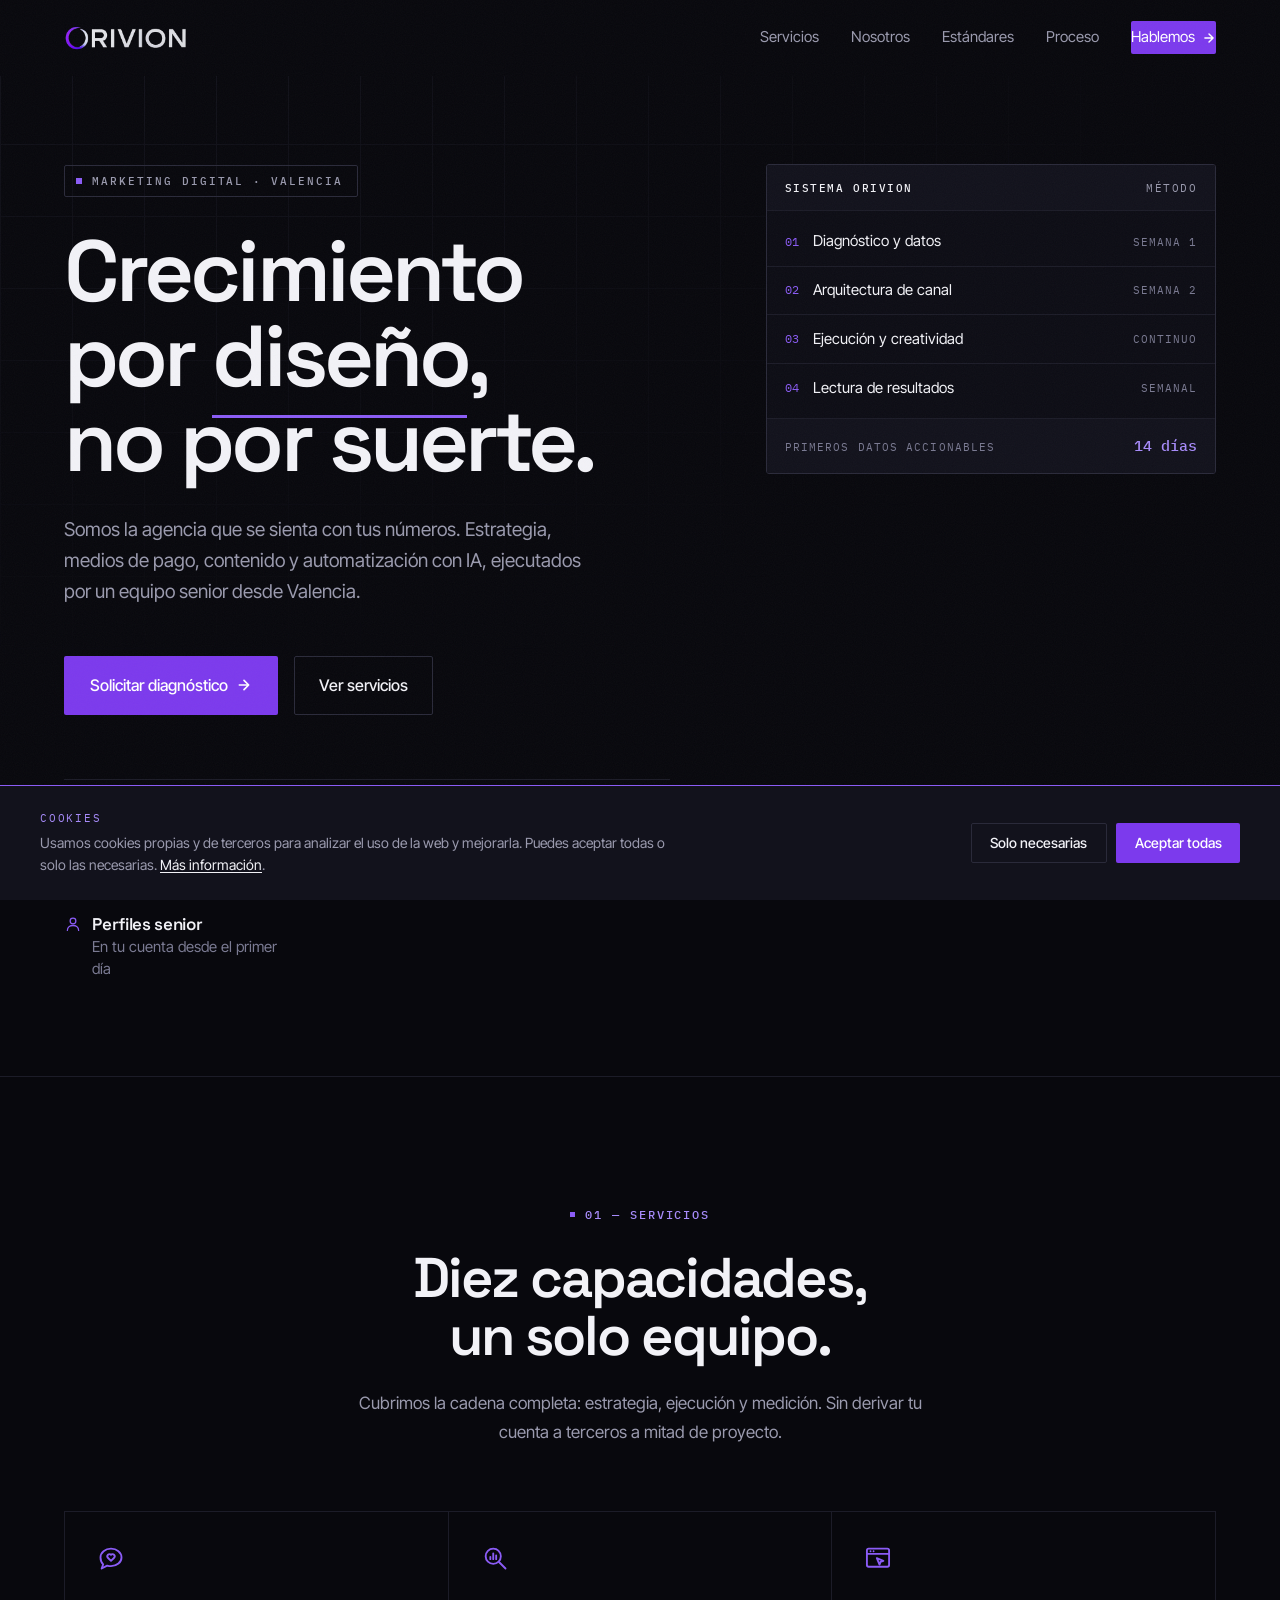
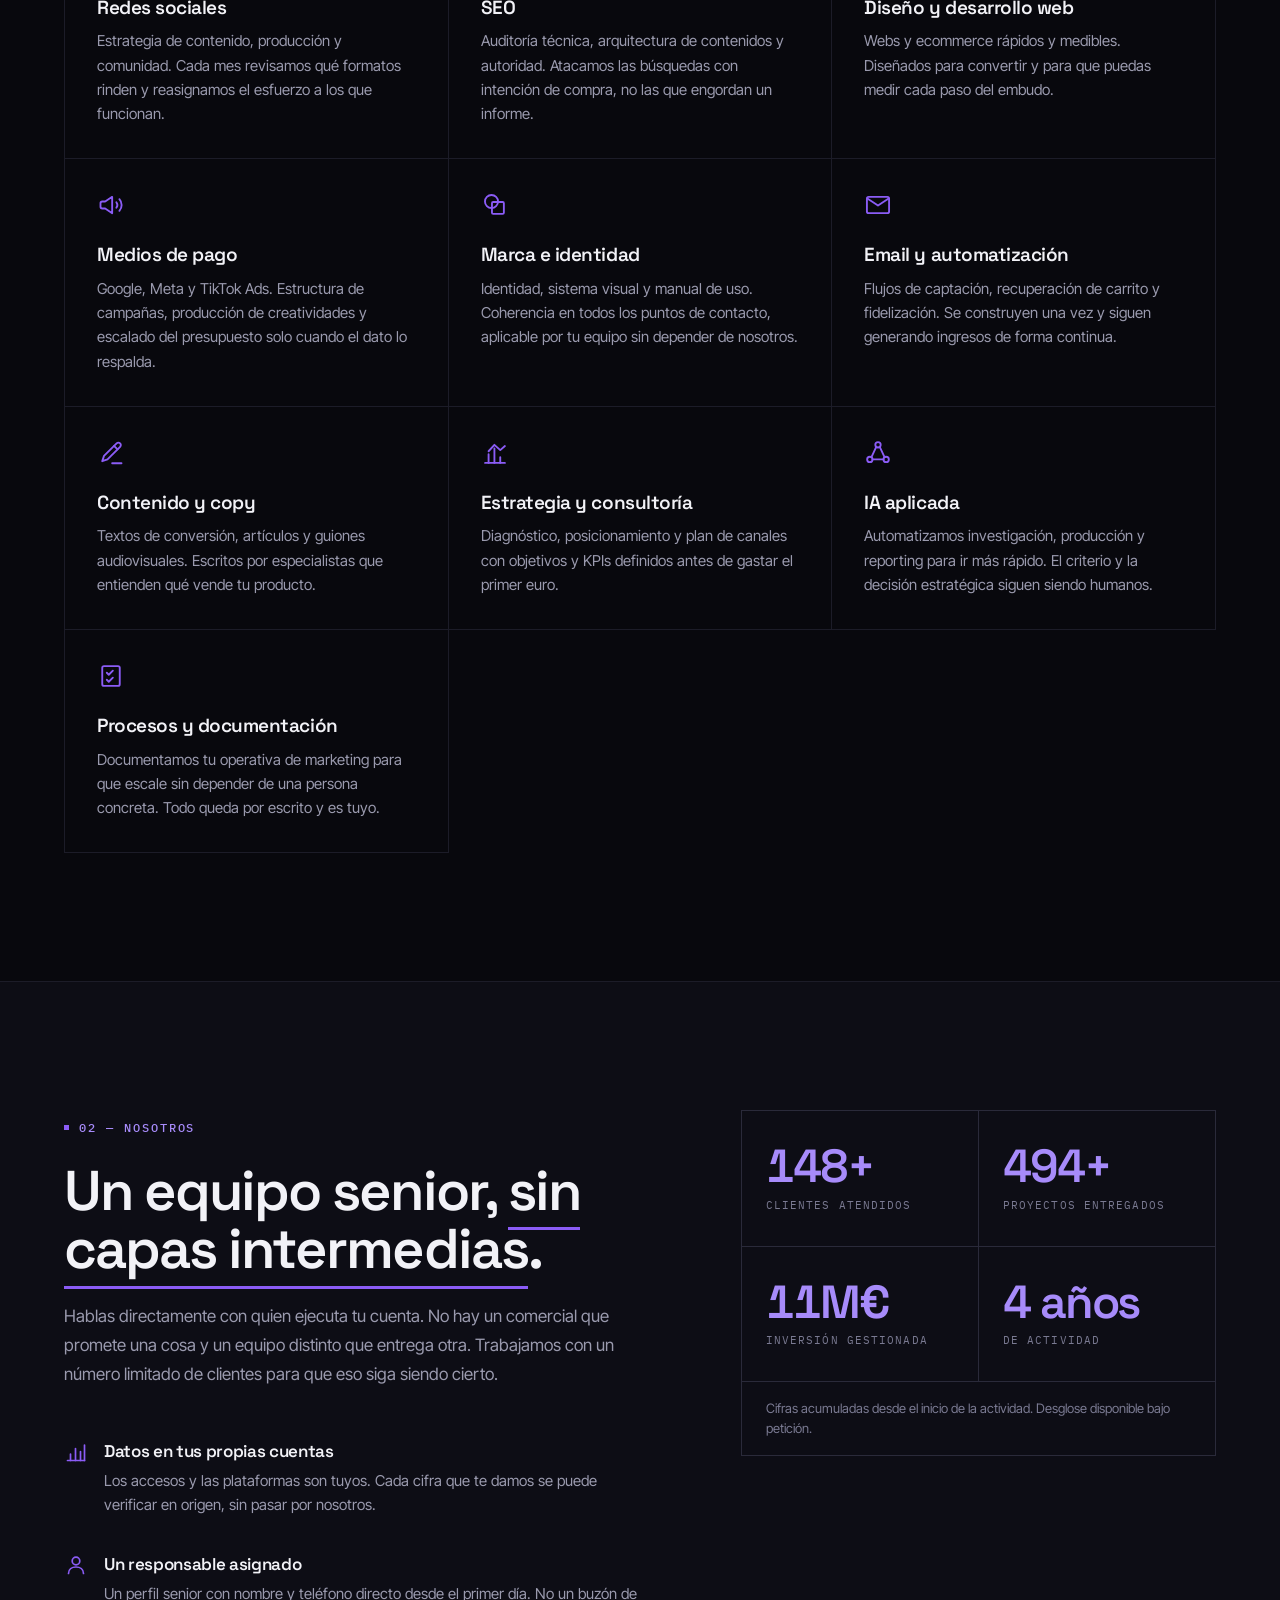
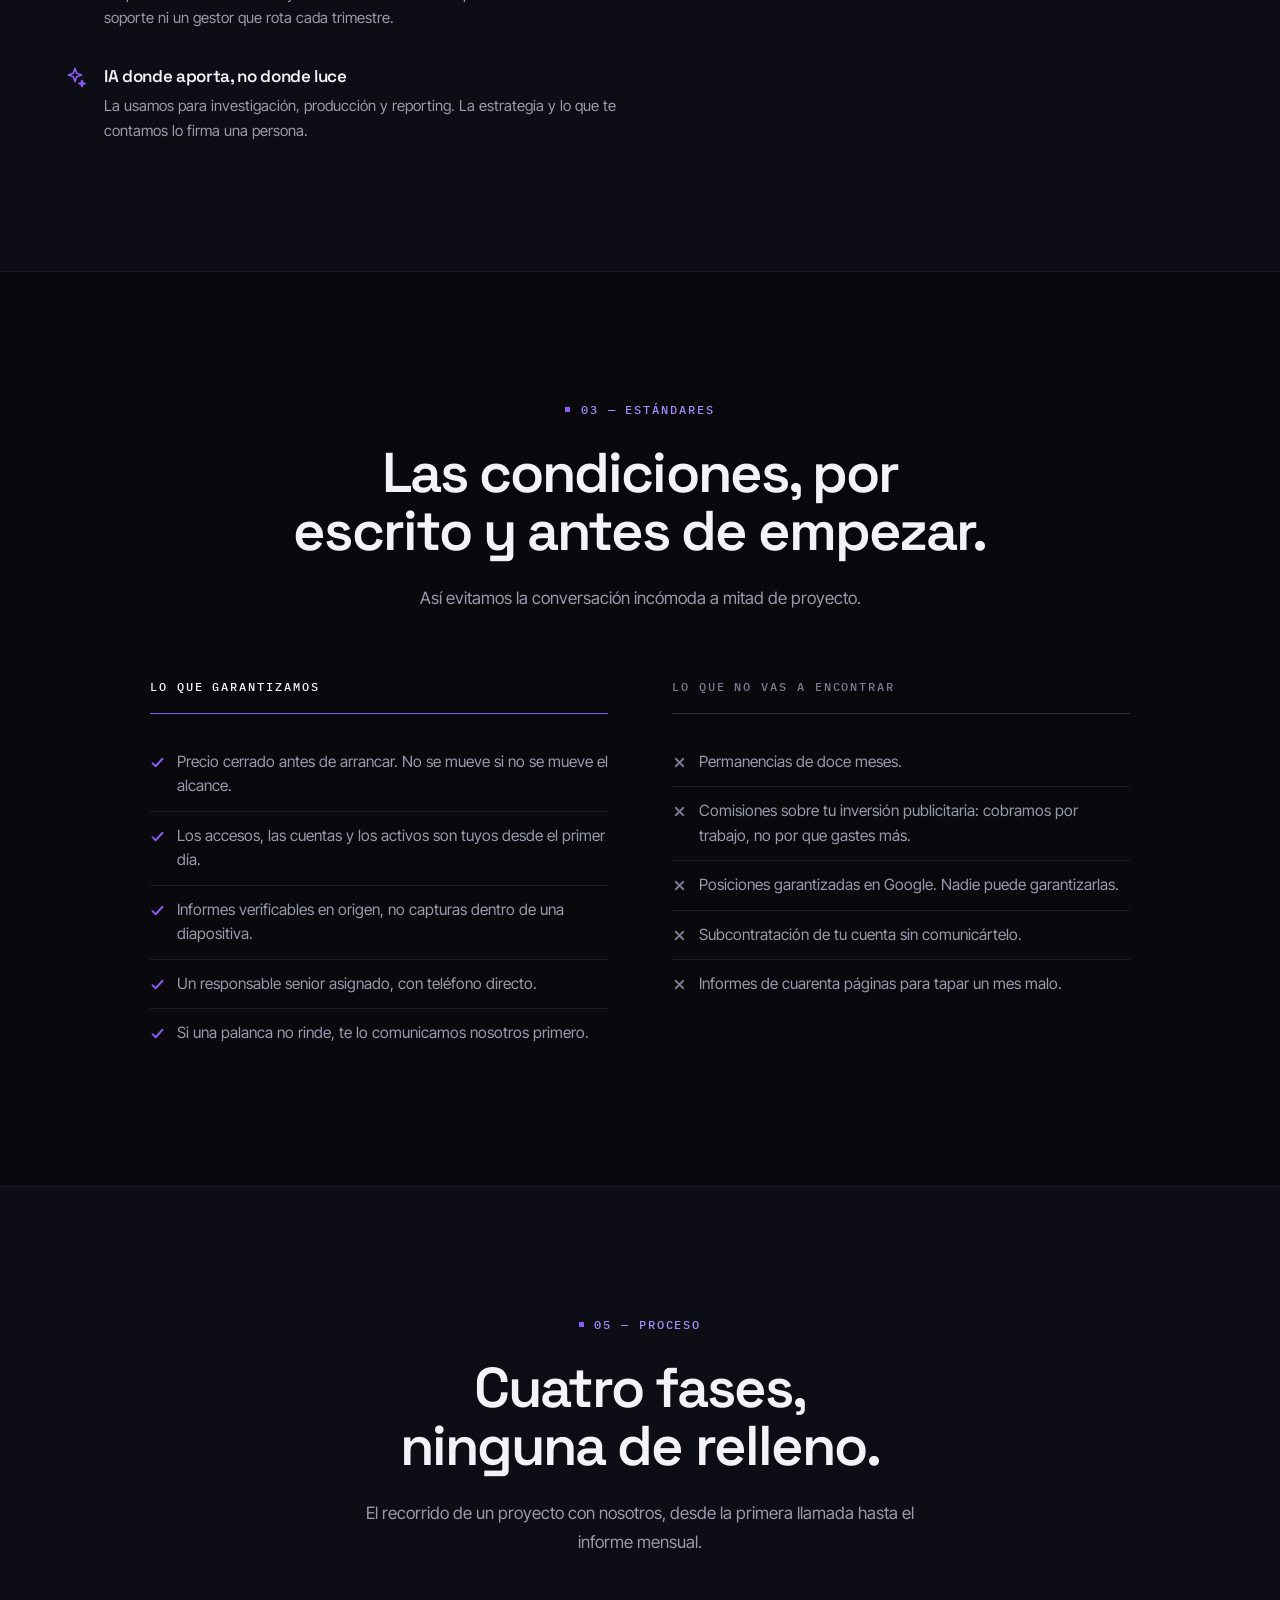
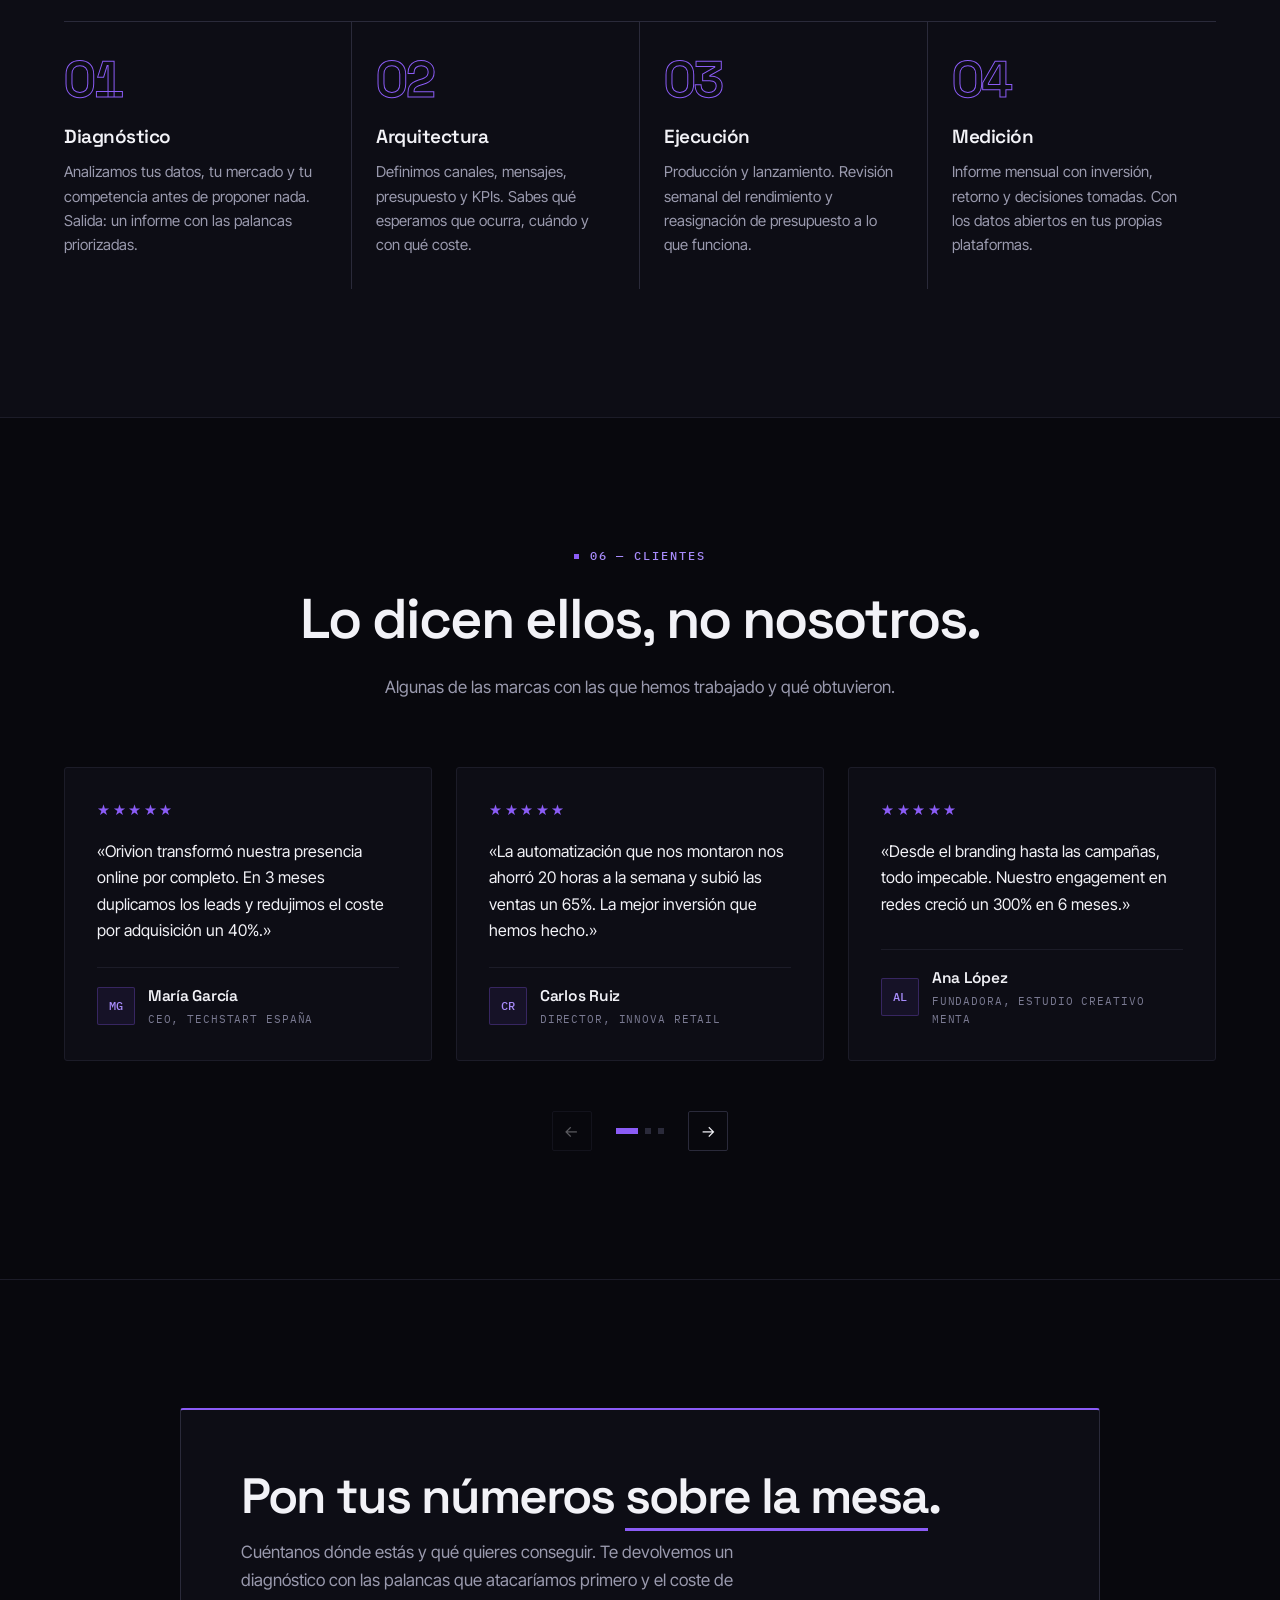
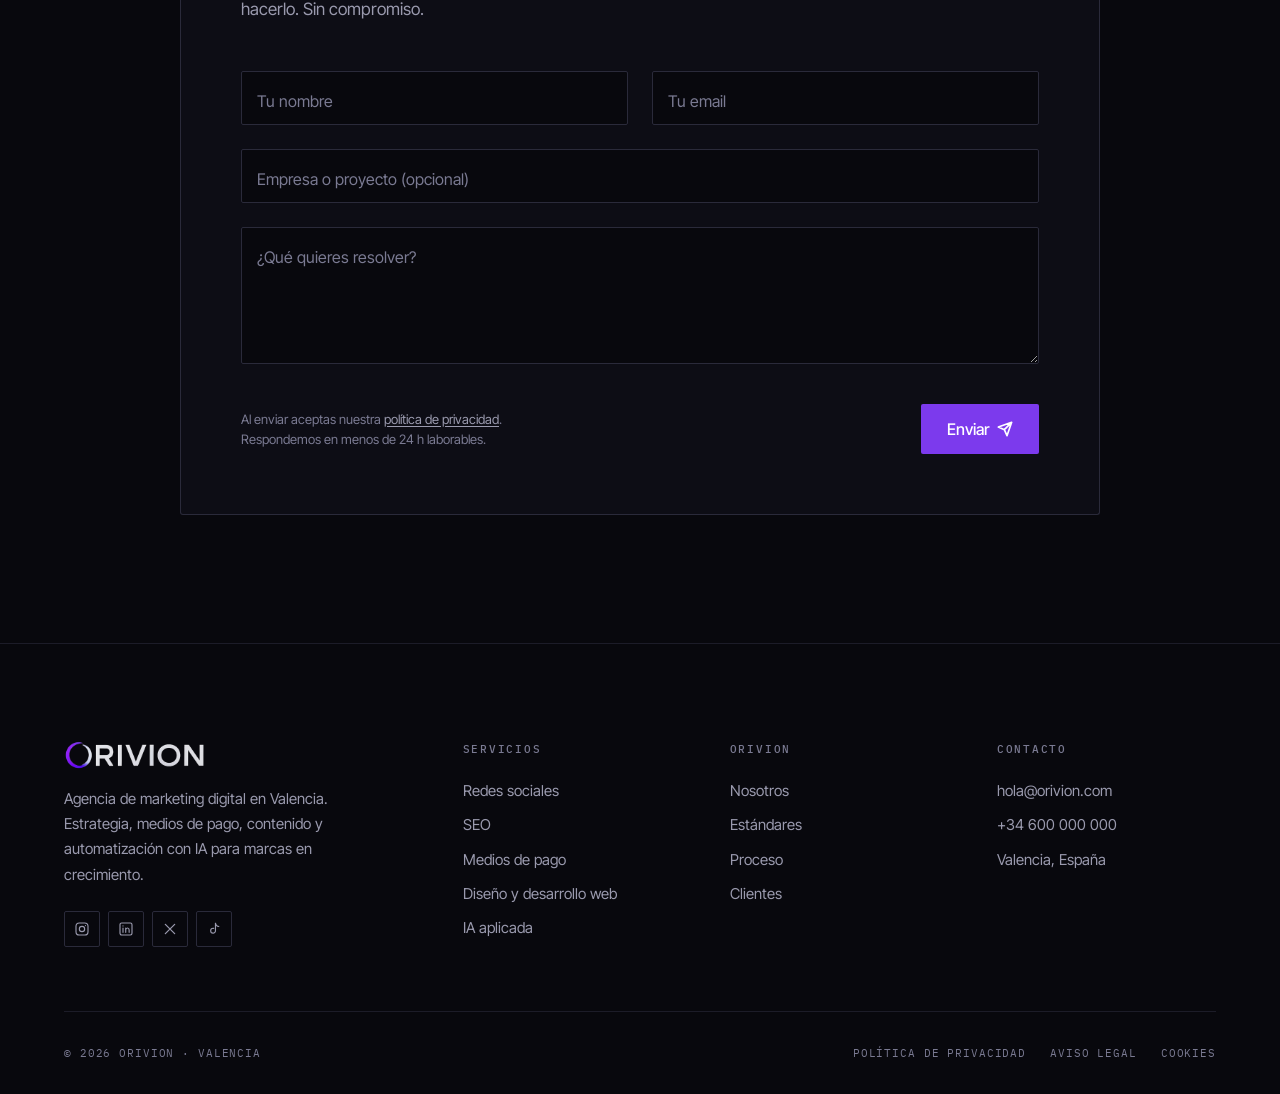
==== index.html @ 0d13f727 "redesign: identidad futurista con el logo de marca y sede en Valencia Rehace el sistema visual compl" ====
<!DOCTYPE html>
<html lang="es">
<head>
  <meta charset="UTF-8">
  <meta name="viewport" content="width=device-width, initial-scale=1.0">
  <title>Orivion — Agencia de marketing digital en Valencia</title>
  <meta name="description" content="Agencia de marketing digital en Valencia. Estrategia, medios de pago, contenido y automatización con IA para marcas en crecimiento. Equipo senior, sin permanencias.">
  <meta property="og:title" content="Orivion — Agencia de marketing digital en Valencia">
  <meta property="og:description" content="Estrategia, medios de pago, contenido y automatización con IA. Equipo senior desde Valencia.">
  <meta property="og:type" content="website">
  <meta property="og:locale" content="es_ES">
  <meta name="theme-color" content="#08080D">

  <link rel="icon" type="image/png" href="img/favicon.png">
  <link rel="apple-touch-icon" href="img/apple-touch-icon.png">

  <link rel="preconnect" href="https://fonts.googleapis.com">
  <link rel="preconnect" href="https://fonts.gstatic.com" crossorigin>
  <link href="https://fonts.googleapis.com/css2?family=IBM+Plex+Mono:wght@400;500&family=Inter+Tight:wght@400;500&family=Space+Grotesk:wght@500;600;700&display=swap" rel="stylesheet">
  <link rel="stylesheet" href="styles.css">
  <!-- Marca que el JS ha arrancado. Sin esto el contenido no se oculta nunca. -->
  <script>document.documentElement.classList.add('js');</script>
</head>
<body>

  <!-- ======== NAVBAR ======== -->
  <nav class="navbar" id="navbar">
    <div class="container">
      <!-- Logotipo original recortado del archivo de marca y pasado a PNG con
           transparencia. Es el único elemento de la web con degradado. -->
      <a href="#" class="navbar-logo" aria-label="Orivion, inicio">
        <img class="logo-img" src="img/orivion-logo.png" alt="Orivion" width="396" height="84" decoding="async">
      </a>

      <div class="navbar-links" id="nav-links">
        <a href="#servicios">Servicios</a>
        <a href="#nosotros">Nosotros</a>
        <a href="#estandares">Estándares</a>
        <a href="#proceso">Proceso</a>
        <a href="#contacto" class="navbar-cta">
          Hablemos
          <svg width="14" height="14" viewBox="0 0 24 24" fill="none" stroke="currentColor" stroke-width="2.5" stroke-linecap="round" stroke-linejoin="round" aria-hidden="true"><path d="M5 12h14M12 5l7 7-7 7"/></svg>
        </a>
      </div>

      <button class="menu-toggle" id="menu-toggle" aria-label="Abrir menú" aria-expanded="false" aria-controls="nav-links">
        <span></span>
        <span></span>
        <span></span>
      </button>
    </div>
  </nav>

  <!-- ======== HERO ======== -->
  <header class="hero" id="hero">
    <div class="container">
      <div class="hero-layout">

        <div class="hero-content">
          <p class="hero-badge">
            <span class="badge-dot"></span>
            Marketing digital · Valencia
          </p>

          <h1 class="hero-title">
            Crecimiento por <span class="mark">diseño</span>,
            <span class="line-2">no por suerte.</span>
          </h1>

          <p class="hero-subtitle">
            Somos la agencia que se sienta con tus números. Estrategia, medios de
            pago, contenido y automatización con IA, ejecutados por un equipo
            senior desde Valencia.
          </p>

          <div class="hero-actions">
            <a href="#contacto" class="btn-primary" id="hero-cta-primary">
              Solicitar diagnóstico
              <svg width="16" height="16" viewBox="0 0 24 24" fill="none" stroke="currentColor" stroke-width="2.5" stroke-linecap="round" stroke-linejoin="round" aria-hidden="true"><path d="M5 12h14M12 5l7 7-7 7"/></svg>
            </a>
            <a href="#servicios" class="btn-secondary" id="hero-cta-secondary">
              Ver servicios
            </a>
          </div>

          <!-- Compromisos verificables, no métricas de escaparate -->
          <div class="hero-promises">
            <div class="hero-promise">
              <svg viewBox="0 0 24 24" fill="none" stroke="currentColor" stroke-width="1.7" stroke-linecap="round" stroke-linejoin="round" aria-hidden="true"><circle cx="12" cy="12" r="8.5"/><path d="M12 7.5V12l3 2"/></svg>
              <span class="hero-promise-text">
                <strong>Respuesta en 24 h</strong>
                Revisamos tu caso antes de la primera llamada
              </span>
            </div>
            <div class="hero-promise">
              <svg viewBox="0 0 24 24" fill="none" stroke="currentColor" stroke-width="1.7" stroke-linecap="round" stroke-linejoin="round" aria-hidden="true"><rect x="4.5" y="10.5" width="15" height="10" rx="2"/><path d="M8 10.5V7a4 4 0 0 1 7.6-1.7"/></svg>
              <span class="hero-promise-text">
                <strong>Sin permanencia</strong>
                Nos quedamos por resultados, no por contrato
              </span>
            </div>
            <div class="hero-promise">
              <svg viewBox="0 0 24 24" fill="none" stroke="currentColor" stroke-width="1.7" stroke-linecap="round" stroke-linejoin="round" aria-hidden="true"><circle cx="12" cy="8" r="3.8"/><path d="M4.5 20.5c0-4.1 3.4-6.5 7.5-6.5s7.5 2.4 7.5 6.5"/></svg>
              <span class="hero-promise-text">
                <strong>Perfiles senior</strong>
                En tu cuenta desde el primer día
              </span>
            </div>
          </div>
        </div>

        <!-- Panel de método. Dice cómo trabajamos sin prometer cifras. -->
        <aside class="hero-panel" aria-label="Método de trabajo de Orivion">
          <div class="panel-head">
            <strong>Sistema Orivion</strong>
            <span>Método</span>
          </div>
          <div class="panel-rows">
            <div class="panel-row">
              <span class="panel-row-index">01</span>
              <span class="panel-row-name">Diagnóstico y datos</span>
              <span class="panel-row-state">Semana 1</span>
            </div>
            <div class="panel-row">
              <span class="panel-row-index">02</span>
              <span class="panel-row-name">Arquitectura de canal</span>
              <span class="panel-row-state">Semana 2</span>
            </div>
            <div class="panel-row">
              <span class="panel-row-index">03</span>
              <span class="panel-row-name">Ejecución y creatividad</span>
              <span class="panel-row-state">Continuo</span>
            </div>
            <div class="panel-row">
              <span class="panel-row-index">04</span>
              <span class="panel-row-name">Lectura de resultados</span>
              <span class="panel-row-state">Semanal</span>
            </div>
          </div>
          <div class="panel-foot">
            <span>Primeros datos accionables</span>
            <strong>14 días</strong>
          </div>
        </aside>

      </div>
    </div>
  </header>

  <main>

  <!-- ======== SERVICIOS ======== -->
  <section class="section services" id="servicios">
    <div class="container">
      <div class="services-header reveal">
        <div class="section-label mx-auto"><span class="dot"></span> 01 — Servicios</div>
        <h2 class="section-title">Diez capacidades, un solo equipo.</h2>
        <p class="section-subtitle">
          Cubrimos la cadena completa: estrategia, ejecución y medición. Sin
          derivar tu cuenta a terceros a mitad de proyecto.
        </p>
      </div>

      <div class="services-grid">
        <article class="service-card reveal reveal-delay-1" id="service-social">
          <div class="service-icon">
            <svg viewBox="0 0 24 24" fill="none" stroke="currentColor" stroke-width="1.6" stroke-linecap="round" stroke-linejoin="round" aria-hidden="true"><path d="M21 11.5c0 4.1-4 7.5-9 7.5-1.2 0-2.3-.2-3.3-.5L4 21l1.3-3.6C3.9 16 3 13.9 3 11.5 3 7.4 7 4 12 4s9 3.4 9 7.5Z"/><path d="M14.6 9.2a1.8 1.8 0 0 0-2.6.1 1.8 1.8 0 0 0-2.6-.1c-.8.8-.7 2 .1 2.8L12 14.4l2.5-2.4c.8-.8.9-2 .1-2.8Z"/></svg>
          </div>
          <h3>Redes sociales</h3>
          <p>Estrategia de contenido, producción y comunidad. Cada mes revisamos qué formatos rinden y reasignamos el esfuerzo a los que funcionan.</p>
        </article>

        <article class="service-card reveal reveal-delay-2" id="service-seo">
          <div class="service-icon">
            <svg viewBox="0 0 24 24" fill="none" stroke="currentColor" stroke-width="1.6" stroke-linecap="round" stroke-linejoin="round" aria-hidden="true"><circle cx="10.5" cy="10.5" r="6.5"/><path d="M15.4 15.4 21 21"/><path d="M8 13v-2M10.5 13V8M13 13v-3.2"/></svg>
          </div>
          <h3>SEO</h3>
          <p>Auditoría técnica, arquitectura de contenidos y autoridad. Atacamos las búsquedas con intención de compra, no las que engordan un informe.</p>
        </article>

        <article class="service-card reveal reveal-delay-3" id="service-web">
          <div class="service-icon">
            <svg viewBox="0 0 24 24" fill="none" stroke="currentColor" stroke-width="1.6" stroke-linecap="round" stroke-linejoin="round" aria-hidden="true"><rect x="2.5" y="4" width="19" height="15.5" rx="1.5"/><path d="M2.5 8.5h19"/><path d="M5.6 6.2h.01M8.2 6.2h.01"/><path d="M11 12.2l5.6 2.2-2.4.9-.9 2.4z"/></svg>
          </div>
          <h3>Diseño y desarrollo web</h3>
          <p>Webs y ecommerce rápidos y medibles. Diseñados para convertir y para que puedas medir cada paso del embudo.</p>
        </article>

        <article class="service-card reveal reveal-delay-1" id="service-ads">
          <div class="service-icon">
            <svg viewBox="0 0 24 24" fill="none" stroke="currentColor" stroke-width="1.6" stroke-linecap="round" stroke-linejoin="round" aria-hidden="true"><path d="M3 10.5v3A1.5 1.5 0 0 0 4.5 15H7l6 4V5L7 9H4.5A1.5 1.5 0 0 0 3 10.5Z"/><path d="M16.6 9.6a4 4 0 0 1 0 4.8"/><path d="M19.2 7a7.5 7.5 0 0 1 0 10"/></svg>
          </div>
          <h3>Medios de pago</h3>
          <p>Google, Meta y TikTok Ads. Estructura de campañas, producción de creatividades y escalado del presupuesto solo cuando el dato lo respalda.</p>
        </article>

        <article class="service-card reveal reveal-delay-2" id="service-branding">
          <div class="service-icon">
            <svg viewBox="0 0 24 24" fill="none" stroke="currentColor" stroke-width="1.6" stroke-linecap="round" stroke-linejoin="round" aria-hidden="true"><circle cx="9" cy="9" r="5.6"/><rect x="9.4" y="9.4" width="10.2" height="10.2" rx="1"/></svg>
          </div>
          <h3>Marca e identidad</h3>
          <p>Identidad, sistema visual y manual de uso. Coherencia en todos los puntos de contacto, aplicable por tu equipo sin depender de nosotros.</p>
        </article>

        <article class="service-card reveal reveal-delay-3" id="service-email">
          <div class="service-icon">
            <svg viewBox="0 0 24 24" fill="none" stroke="currentColor" stroke-width="1.6" stroke-linecap="round" stroke-linejoin="round" aria-hidden="true"><rect x="2.5" y="5" width="19" height="14" rx="1.5"/><path d="M3.2 6.6l8.8 5.9 8.8-5.9"/></svg>
          </div>
          <h3>Email y automatización</h3>
          <p>Flujos de captación, recuperación de carrito y fidelización. Se construyen una vez y siguen generando ingresos de forma continua.</p>
        </article>

        <article class="service-card reveal reveal-delay-1" id="service-content">
          <div class="service-icon">
            <svg viewBox="0 0 24 24" fill="none" stroke="currentColor" stroke-width="1.6" stroke-linecap="round" stroke-linejoin="round" aria-hidden="true"><path d="M16.8 3.7a2.1 2.1 0 0 1 3 3L9 17.5l-4.5 1.5L6 14.5 16.8 3.7Z"/><path d="M14.6 5.9l3 3"/><path d="M13 20.8h8"/></svg>
          </div>
          <h3>Contenido y copy</h3>
          <p>Textos de conversión, artículos y guiones audiovisuales. Escritos por especialistas que entienden qué vende tu producto.</p>
        </article>

        <article class="service-card reveal reveal-delay-2" id="service-strategy">
          <div class="service-icon">
            <svg viewBox="0 0 24 24" fill="none" stroke="currentColor" stroke-width="1.6" stroke-linecap="round" stroke-linejoin="round" aria-hidden="true"><path d="M3.5 20.5h17"/><path d="M6.5 20.5V13M11.5 20.5V8M16.5 20.5v-5"/><path d="M6.5 10.5 11.5 5l5 4.5 4-3.5"/></svg>
          </div>
          <h3>Estrategia y consultoría</h3>
          <p>Diagnóstico, posicionamiento y plan de canales con objetivos y KPIs definidos antes de gastar el primer euro.</p>
        </article>

        <article class="service-card reveal reveal-delay-3" id="service-ai">
          <div class="service-icon">
            <svg viewBox="0 0 24 24" fill="none" stroke="currentColor" stroke-width="1.6" stroke-linecap="round" stroke-linejoin="round" aria-hidden="true"><circle cx="12" cy="5" r="2.3"/><circle cx="5" cy="17.5" r="2.3"/><circle cx="19" cy="17.5" r="2.3"/><path d="M10.4 6.9 6.4 15.5M13.6 6.9l4 8.6M7.3 17.5h9.4"/></svg>
          </div>
          <h3>IA aplicada</h3>
          <p>Automatizamos investigación, producción y reporting para ir más rápido. El criterio y la decisión estratégica siguen siendo humanos.</p>
        </article>

        <article class="service-card reveal reveal-delay-1" id="service-sops">
          <div class="service-icon">
            <svg viewBox="0 0 24 24" fill="none" stroke="currentColor" stroke-width="1.6" stroke-linecap="round" stroke-linejoin="round" aria-hidden="true"><rect x="4.5" y="3.5" width="15" height="17" rx="1.5"/><path d="M8.4 9.2l1.7 1.7 3.5-3.5"/><path d="M8.4 15.2l1.7 1.7 3.5-3.5"/></svg>
          </div>
          <h3>Procesos y documentación</h3>
          <p>Documentamos tu operativa de marketing para que escale sin depender de una persona concreta. Todo queda por escrito y es tuyo.</p>
        </article>
      </div>
    </div>
  </section>

  <!-- ======== NOSOTROS ======== -->
  <section class="section about" id="nosotros">
    <div class="container">
      <div class="about-grid">
        <div class="about-content reveal-left">
          <div class="section-label"><span class="dot"></span> 02 — Nosotros</div>
          <h2 class="section-title">Un equipo senior, <span class="mark">sin capas intermedias</span>.</h2>
          <p class="section-subtitle">
            Hablas directamente con quien ejecuta tu cuenta. No hay un comercial
            que promete una cosa y un equipo distinto que entrega otra.
            Trabajamos con un número limitado de clientes para que eso siga
            siendo cierto.
          </p>

          <div class="about-features">
            <div class="about-feature">
              <div class="about-feature-icon">
                <svg viewBox="0 0 24 24" fill="none" stroke="currentColor" stroke-width="1.7" stroke-linecap="round" stroke-linejoin="round" aria-hidden="true"><path d="M3.5 20.5h17"/><path d="M6.5 20.5V14M11.5 20.5V8.5M16.5 20.5v-9M20.5 20.5V5"/></svg>
              </div>
              <div>
                <h4>Datos en tus propias cuentas</h4>
                <p>Los accesos y las plataformas son tuyos. Cada cifra que te damos se puede verificar en origen, sin pasar por nosotros.</p>
              </div>
            </div>
            <div class="about-feature">
              <div class="about-feature-icon">
                <svg viewBox="0 0 24 24" fill="none" stroke="currentColor" stroke-width="1.7" stroke-linecap="round" stroke-linejoin="round" aria-hidden="true"><circle cx="12" cy="8" r="3.8"/><path d="M4.5 20.5c0-4.1 3.4-6.5 7.5-6.5s7.5 2.4 7.5 6.5"/></svg>
              </div>
              <div>
                <h4>Un responsable asignado</h4>
                <p>Un perfil senior con nombre y teléfono directo desde el primer día. No un buzón de soporte ni un gestor que rota cada trimestre.</p>
              </div>
            </div>
            <div class="about-feature">
              <div class="about-feature-icon">
                <svg viewBox="0 0 24 24" fill="none" stroke="currentColor" stroke-width="1.7" stroke-linecap="round" stroke-linejoin="round" aria-hidden="true"><path d="M11 3.5l1.7 4.8 4.8 1.7-4.8 1.7L11 16.5l-1.7-4.8-4.8-1.7 4.8-1.7L11 3.5Z"/><path d="M18 15.5l.8 2.2 2.2.8-2.2.8-.8 2.2-.8-2.2-2.2-.8 2.2-.8.8-2.2Z"/></svg>
              </div>
              <div>
                <h4>IA donde aporta, no donde luce</h4>
                <p>La usamos para investigación, producción y reporting. La estrategia y lo que te contamos lo firma una persona.</p>
              </div>
            </div>
          </div>
        </div>

        <!-- ⚠️ REVISAR ANTES DE PUBLICAR: estas cuatro cifras vienen de la versión
             anterior de la web. Cámbialas por las tuyas reales; si un cliente las
             pide y no cuadran, pierdes el proyecto (y en publicidad, además, es
             sancionable). Si aún no tienes histórico, borra este bloque entero. -->
        <div class="about-stats reveal-right">
          <div class="stat-card reveal reveal-delay-1">
            <div class="stat-number" data-count="150" data-suffix="+">0+</div>
            <div class="stat-label">Clientes atendidos</div>
          </div>
          <div class="stat-card reveal reveal-delay-2">
            <div class="stat-number" data-count="500" data-suffix="+">0+</div>
            <div class="stat-label">Proyectos entregados</div>
          </div>
          <div class="stat-card reveal reveal-delay-3">
            <div class="stat-number" data-count="12" data-suffix="M€">0M€</div>
            <div class="stat-label">Inversión gestionada</div>
          </div>
          <div class="stat-card reveal reveal-delay-4">
            <div class="stat-number" data-count="5" data-suffix=" años">0 años</div>
            <div class="stat-label">De actividad</div>
          </div>
          <p class="about-stats-note">
            Cifras acumuladas desde el inicio de la actividad. Desglose
            disponible bajo petición.
          </p>
        </div>
      </div>
    </div>
  </section>

  <!-- ======== ESTÁNDARES ======== -->
  <section class="section principles" id="estandares">
    <div class="container">
      <div class="principles-header reveal">
        <div class="section-label mx-auto"><span class="dot"></span> 03 — Estándares</div>
        <h2 class="section-title">Las condiciones, por escrito y antes de empezar.</h2>
        <p class="section-subtitle">
          Así evitamos la conversación incómoda a mitad de proyecto.
        </p>
      </div>

      <div class="principles-grid">
        <div class="principle-col reveal reveal-delay-1">
          <h3>Lo que garantizamos</h3>
          <ul class="principle-list">
            <li>Precio cerrado antes de arrancar. No se mueve si no se mueve el alcance.</li>
            <li>Los accesos, las cuentas y los activos son tuyos desde el primer día.</li>
            <li>Informes verificables en origen, no capturas dentro de una diapositiva.</li>
            <li>Un responsable senior asignado, con teléfono directo.</li>
            <li>Si una palanca no rinde, te lo comunicamos nosotros primero.</li>
          </ul>
        </div>

        <div class="principle-col negative reveal reveal-delay-2">
          <h3>Lo que no vas a encontrar</h3>
          <ul class="principle-list">
            <li>Permanencias de doce meses.</li>
            <li>Comisiones sobre tu inversión publicitaria: cobramos por trabajo, no por que gastes más.</li>
            <li>Posiciones garantizadas en Google. Nadie puede garantizarlas.</li>
            <li>Subcontratación de tu cuenta sin comunicártelo.</li>
            <li>Informes de cuarenta páginas para tapar un mes malo.</li>
          </ul>
        </div>
      </div>
    </div>
  </section>

  <!--
  ======== EQUIPO ========
  Esto es lo que más humaniza una web de agencia: las siete referencias que
  miramos (Elogia, NeoAttack, Webimpacto…) tienen fotos reales del equipo con
  nombre y cargo. Quita este comentario, mete de 3 a 6 fotos verticales
  (recomendado 800×1000 px, en una carpeta /img) y cambia los nombres.
  Los estilos ya están hechos en styles.css, en blanco y negro y pasando a
  color al posar el cursor.

  <section class="section team" id="equipo">
    <div class="container">
      <div class="services-header reveal">
        <div class="section-label mx-auto"><span class="dot"></span> 04 — Equipo</div>
        <h2 class="section-title">Quién va a llevar tu cuenta.</h2>
        <p class="section-subtitle">Estas son las personas que van a trabajar en tu proyecto. Sin intermediarios.</p>
      </div>
      <div class="team-grid">
        <div class="team-member reveal reveal-delay-1">
          <img src="img/equipo-1.jpg" alt="Retrato de [Nombre], [cargo] en Orivion" width="800" height="1000">
          <p class="team-name">Nombre Apellido</p>
          <p class="team-role">Cargo</p>
        </div>
        <div class="team-member reveal reveal-delay-2">
          <img src="img/equipo-2.jpg" alt="Retrato de [Nombre], [cargo] en Orivion" width="800" height="1000">
          <p class="team-name">Nombre Apellido</p>
          <p class="team-role">Cargo</p>
        </div>
        <div class="team-member reveal reveal-delay-3">
          <img src="img/equipo-3.jpg" alt="Retrato de [Nombre], [cargo] en Orivion" width="800" height="1000">
          <p class="team-name">Nombre Apellido</p>
          <p class="team-role">Cargo</p>
        </div>
      </div>
    </div>
  </section>
  -->

  <!-- ======== PROCESO ======== -->
  <section class="section process" id="proceso">
    <div class="container">
      <div class="process-header reveal">
        <div class="section-label mx-auto"><span class="dot"></span> 05 — Proceso</div>
        <h2 class="section-title">Cuatro fases, ninguna de relleno.</h2>
        <p class="section-subtitle">
          El recorrido de un proyecto con nosotros, desde la primera llamada
          hasta el informe mensual.
        </p>
      </div>

      <div class="process-steps">
        <article class="process-step reveal reveal-delay-1" id="process-step-1">
          <div class="process-step-number">01</div>
          <h3>Diagnóstico</h3>
          <p>Analizamos tus datos, tu mercado y tu competencia antes de proponer nada. Salida: un informe con las palancas priorizadas.</p>
        </article>

        <article class="process-step reveal reveal-delay-2" id="process-step-2">
          <div class="process-step-number">02</div>
          <h3>Arquitectura</h3>
          <p>Definimos canales, mensajes, presupuesto y KPIs. Sabes qué esperamos que ocurra, cuándo y con qué coste.</p>
        </article>

        <article class="process-step reveal reveal-delay-3" id="process-step-3">
          <div class="process-step-number">03</div>
          <h3>Ejecución</h3>
          <p>Producción y lanzamiento. Revisión semanal del rendimiento y reasignación de presupuesto a lo que funciona.</p>
        </article>

        <article class="process-step reveal reveal-delay-4" id="process-step-4">
          <div class="process-step-number">04</div>
          <h3>Medición</h3>
          <p>Informe mensual con inversión, retorno y decisiones tomadas. Con los datos abiertos en tus propias plataformas.</p>
        </article>
      </div>
    </div>
  </section>

  <!-- ======== TESTIMONIOS ========
       ⚠️ REVISAR: sustituye estos cinco testimonios por reseñas reales (Google
       reviews, un email del cliente con permiso, un vídeo corto). Los
       testimonios inventados son publicidad engañosa y además se detectan a la
       primera. Si aún no tienes ninguno, borra la sección completa: transmite
       más una web sin testimonios que con testimonios que nadie puede comprobar. -->
  <section class="section testimonials" id="testimonios">
    <div class="container">
      <div class="testimonials-header reveal">
        <div class="section-label mx-auto"><span class="dot"></span> 06 — Clientes</div>
        <h2 class="section-title">Lo dicen ellos, no nosotros.</h2>
        <p class="section-subtitle">
          Algunas de las marcas con las que hemos trabajado y qué obtuvieron.
        </p>
      </div>

      <div class="testimonials-wrapper">
        <div class="testimonials-track" id="testimonials-track">
          <article class="testimonial-card" id="testimonial-1">
            <div class="testimonial-stars" aria-label="5 de 5">★★★★★</div>
            <p class="testimonial-text">«Orivion transformó nuestra presencia online por completo. En 3 meses duplicamos los leads y redujimos el coste por adquisición un 40%.»</p>
            <div class="testimonial-author">
              <div class="testimonial-avatar" aria-hidden="true">MG</div>
              <div>
                <div class="testimonial-name">María García</div>
                <div class="testimonial-role">CEO, TechStart España</div>
              </div>
            </div>
          </article>

          <article class="testimonial-card" id="testimonial-2">
            <div class="testimonial-stars" aria-label="5 de 5">★★★★★</div>
            <p class="testimonial-text">«La automatización que nos montaron nos ahorró 20 horas a la semana y subió las ventas un 65%. La mejor inversión que hemos hecho.»</p>
            <div class="testimonial-author">
              <div class="testimonial-avatar" aria-hidden="true">CR</div>
              <div>
                <div class="testimonial-name">Carlos Ruiz</div>
                <div class="testimonial-role">Director, Innova Retail</div>
              </div>
            </div>
          </article>

          <article class="testimonial-card" id="testimonial-3">
            <div class="testimonial-stars" aria-label="5 de 5">★★★★★</div>
            <p class="testimonial-text">«Desde el branding hasta las campañas, todo impecable. Nuestro engagement en redes creció un 300% en 6 meses.»</p>
            <div class="testimonial-author">
              <div class="testimonial-avatar" aria-hidden="true">AL</div>
              <div>
                <div class="testimonial-name">Ana López</div>
                <div class="testimonial-role">Fundadora, Estudio Creativo Menta</div>
              </div>
            </div>
          </article>

          <article class="testimonial-card" id="testimonial-4">
            <div class="testimonial-stars" aria-label="5 de 5">★★★★★</div>
            <p class="testimonial-text">«Nos escribieron los procesos de ventas y marketing que necesitábamos para escalar. Pasamos de 3 a 12 empleados sin perder calidad.»</p>
            <div class="testimonial-author">
              <div class="testimonial-avatar" aria-hidden="true">JP</div>
              <div>
                <div class="testimonial-name">Javier Pérez</div>
                <div class="testimonial-role">COO, GrowFast Agency</div>
              </div>
            </div>
          </article>

          <article class="testimonial-card" id="testimonial-5">
            <div class="testimonial-stars" aria-label="5 de 5">★★★★★</div>
            <p class="testimonial-text">«Entienden el negocio, no solo el marketing. Nos ayudaron a pivotar y encontrar un nicho bastante más rentable.»</p>
            <div class="testimonial-author">
              <div class="testimonial-avatar" aria-hidden="true">LS</div>
              <div>
                <div class="testimonial-name">Laura Sánchez</div>
                <div class="testimonial-role">CMO, FoodTech Solutions</div>
              </div>
            </div>
          </article>
        </div>
      </div>

      <div class="testimonials-controls">
        <button class="testimonial-btn" id="testimonial-prev" aria-label="Testimonio anterior">←</button>
        <div class="testimonial-dots">
          <span class="testimonial-dot active" data-index="0"></span>
          <span class="testimonial-dot" data-index="1"></span>
          <span class="testimonial-dot" data-index="2"></span>
        </div>
        <button class="testimonial-btn" id="testimonial-next" aria-label="Testimonio siguiente">→</button>
      </div>
    </div>
  </section>

  <!-- ======== CONTACTO ======== -->
  <section class="section cta-section" id="contacto">
    <div class="container">
      <div class="cta-card reveal-scale">
        <h2 class="cta-title">Pon tus números <span class="mark">sobre la mesa</span>.</h2>
        <p class="cta-subtitle">
          Cuéntanos dónde estás y qué quieres conseguir. Te devolvemos un
          diagnóstico con las palancas que atacaríamos primero y el coste de
          hacerlo. Sin compromiso.
        </p>

        <!-- TODO: cambia TU_ID_DE_FORMSPREE por tu identificador real o el
             formulario no llegará a ningún sitio. -->
        <form class="contact-form" id="contact-form" action="https://formspree.io/f/TU_ID_DE_FORMSPREE" method="POST">
          <div class="form-row">
            <div class="form-group">
              <input type="text" name="name" id="name" placeholder=" " autocomplete="name" required>
              <label for="name">Tu nombre</label>
            </div>
            <div class="form-group">
              <input type="email" name="email" id="email" placeholder=" " autocomplete="email" required>
              <label for="email">Tu email</label>
            </div>
          </div>
          <div class="form-group">
            <input type="text" name="company" id="company" placeholder=" " autocomplete="organization">
            <label for="company">Empresa o proyecto (opcional)</label>
          </div>
          <div class="form-group">
            <textarea name="message" id="message" rows="4" placeholder=" " required></textarea>
            <label for="message">¿Qué quieres resolver?</label>
          </div>

          <div class="form-footer">
            <p class="form-legal">
              Al enviar aceptas nuestra <a href="privacidad.html">política de privacidad</a>.
              Respondemos en menos de 24 h laborables.
            </p>
            <button type="submit" class="btn-primary" id="submit-btn">
              Enviar
              <svg width="16" height="16" viewBox="0 0 24 24" fill="none" stroke="currentColor" stroke-width="2.5" stroke-linecap="round" stroke-linejoin="round" aria-hidden="true"><path d="M22 2L11 13M22 2l-7 20-4-9-9-4 20-7z"/></svg>
            </button>
          </div>
          <div class="form-status" id="form-status" role="status" aria-live="polite"></div>
        </form>
      </div>
    </div>
  </section>

  </main>

  <!-- ======== FOOTER ======== -->
  <footer class="footer" id="footer">
    <div class="container">
      <div class="footer-grid">
        <div class="footer-brand">
          <div class="footer-logo">
            <img class="logo-img" src="img/orivion-logo.png" alt="Orivion" width="396" height="84" decoding="async">
          </div>
          <p>
            Agencia de marketing digital en Valencia. Estrategia, medios de pago,
            contenido y automatización con IA para marcas en crecimiento.
          </p>
          <!-- TODO: pon aquí las URLs reales de vuestros perfiles. Un icono
               social que no lleva a ningún sitio resta más de lo que suma. -->
          <div class="footer-socials">
            <a href="#" class="footer-social" aria-label="Instagram de Orivion" id="social-instagram">
              <svg viewBox="0 0 24 24" fill="none" stroke="currentColor" stroke-width="1.7" stroke-linecap="round" aria-hidden="true"><rect x="3" y="3" width="18" height="18" rx="5"/><circle cx="12" cy="12" r="4"/><path d="M17.2 6.9h.01"/></svg>
            </a>
            <a href="#" class="footer-social" aria-label="LinkedIn de Orivion" id="social-linkedin">
              <svg viewBox="0 0 24 24" fill="none" stroke="currentColor" stroke-width="1.7" stroke-linecap="round" stroke-linejoin="round" aria-hidden="true"><rect x="3" y="3" width="18" height="18" rx="2.5"/><path d="M7.5 10.5V17M7.5 7.4h.01"/><path d="M11.6 17v-6.5M11.6 13.4c0-1.6 1-2.9 2.6-2.9s2.5 1.3 2.5 2.9V17"/></svg>
            </a>
            <a href="#" class="footer-social" aria-label="X (Twitter) de Orivion" id="social-twitter">
              <svg viewBox="0 0 24 24" fill="none" stroke="currentColor" stroke-width="1.9" stroke-linecap="round" aria-hidden="true"><path d="M5 5l14 14M19 5L5 19"/></svg>
            </a>
            <a href="#" class="footer-social" aria-label="TikTok de Orivion" id="social-tiktok">
              <svg viewBox="0 0 24 24" fill="none" stroke="currentColor" stroke-width="1.7" stroke-linecap="round" stroke-linejoin="round" aria-hidden="true"><path d="M14.2 3.5v11a3.6 3.6 0 1 1-3.6-3.6c.35 0 .68.05 1 .14"/><path d="M14.2 3.5c.4 2.7 2.3 4.5 5 4.7"/></svg>
            </a>
          </div>
        </div>

        <div class="footer-column">
          <h4>Servicios</h4>
          <a href="#servicios">Redes sociales</a>
          <a href="#servicios">SEO</a>
          <a href="#servicios">Medios de pago</a>
          <a href="#servicios">Diseño y desarrollo web</a>
          <a href="#servicios">IA aplicada</a>
        </div>

        <div class="footer-column">
          <h4>Orivion</h4>
          <a href="#nosotros">Nosotros</a>
          <a href="#estandares">Estándares</a>
          <a href="#proceso">Proceso</a>
          <a href="#testimonios">Clientes</a>
        </div>

        <div class="footer-column">
          <h4>Contacto</h4>
          <!-- TODO: email y teléfono reales. El +34 600 000 000 canta mucho. -->
          <a href="mailto:hola@orivion.com">hola@orivion.com</a>
          <a href="tel:+34600000000">+34 600 000 000</a>
          <span>Valencia, España</span>
        </div>
      </div>

      <div class="footer-bottom">
        <p>&copy; 2026 Orivion · Valencia</p>
        <div class="footer-bottom-links">
          <a href="privacidad.html">Política de privacidad</a>
          <a href="aviso-legal.html">Aviso legal</a>
          <a href="cookies.html">Cookies</a>
        </div>
      </div>
    </div>
  </footer>

  <!-- ======== BANNER DE COOKIES ======== -->
  <div class="cookie-banner" id="cookie-banner" role="region" aria-label="Aviso de cookies">
    <div class="cookie-banner-content">
      <div class="cookie-banner-text">
        <p>Cookies</p>
        <p>Usamos cookies propias y de terceros para analizar el uso de la web y mejorarla. Puedes aceptar todas o solo las necesarias. <a href="cookies.html">Más información</a>.</p>
      </div>
      <div class="cookie-banner-actions">
        <button class="cookie-btn-reject" id="cookie-reject">Solo necesarias</button>
        <button class="cookie-btn-accept" id="cookie-accept">Aceptar todas</button>
      </div>
    </div>
  </div>

  <script src="script.js"></script>
</body>
</html>
---- styles.css ----
/* ============================================
   ORIVION — Sistema visual
   Negro azulado del logo + violeta de marca.

   Reglas de la casa, para que no vuelva a oler a plantilla:
   1. El degradado vive SOLO en el logo. En ningún otro sitio.
   2. Cero glassmorphism, cero orbes, cero glow, cero blur decorativo.
   3. El violeta es una señal (1px, un punto, un relleno), no un lavado.
   4. Esquinas casi rectas y retícula de 1px: instrumento, no burbuja.
   5. Etiquetas y cifras en monoespaciada. Es lo que da el tono técnico.
   ============================================ */

:root {
  /* --- Fondos --- */
  --bg:        #08080D;
  --surface:   #0D0D15;
  --surface-2: #12121C;
  --surface-3: #171722;

  /* --- Líneas --- */
  --line:        #1C1C28;
  --line-strong: #2A2A3A;
  --line-violet: rgba(139, 92, 246, 0.28);

  /* --- Violeta de marca --- */
  --violet:        #8B5CF6;
  --violet-bright: #A78BFA;
  --violet-deep:   #7C3AED;
  --violet-dark:   #6D28D9;
  --violet-wash:   rgba(139, 92, 246, 0.08);

  /* --- Texto --- */
  --text-primary:   #F2F2F7;
  --text-secondary: #9A9AAE;
  --text-tertiary:  #7A7A92;
  --text-muted:     #7A7A92;   /* alias usado en páginas legales */

  /* --- Tipografía --- */
  --font-display: 'Space Grotesk', 'Inter Tight', -apple-system, sans-serif;
  --font-body: 'Inter Tight', -apple-system, BlinkMacSystemFont, 'Segoe UI', sans-serif;
  --font-mono: 'IBM Plex Mono', ui-monospace, 'SF Mono', Menlo, monospace;

  /* --- Espaciado --- */
  --space-xs: 0.25rem;
  --space-sm: 0.5rem;
  --space-md: 1rem;
  --space-lg: 1.5rem;
  --space-xl: 2rem;
  --space-2xl: 3rem;
  --space-3xl: 4rem;
  --space-4xl: 6rem;
  --space-5xl: 8rem;

  /* --- Radios: casi rectos --- */
  --radius-sm: 2px;
  --radius-md: 3px;
  --radius-lg: 4px;
  --radius-full: 9999px;

  /* --- Sombras: secas, nunca de color --- */
  --shadow-sm: 0 1px 2px rgba(0, 0, 0, 0.4);
  --shadow-md: 0 8px 28px rgba(0, 0, 0, 0.45);
  --shadow-lg: 0 24px 60px rgba(0, 0, 0, 0.55);

  --transition-fast: 140ms cubic-bezier(0.2, 0, 0.2, 1);
  --transition-base: 260ms cubic-bezier(0.2, 0, 0.2, 1);
  --transition-slow: 520ms cubic-bezier(0.16, 1, 0.3, 1);

  --container-max: 1200px;
  --container-narrow: 760px;
  --navbar-height: 76px;
}

/* --- Reset --- */
*, *::before, *::after {
  margin: 0;
  padding: 0;
  box-sizing: border-box;
}

html {
  scroll-behavior: smooth;
  scroll-padding-top: calc(var(--navbar-height) + 16px);
  -webkit-text-size-adjust: 100%;
}

body {
  font-family: var(--font-body);
  font-size: 1.0625rem;
  line-height: 1.65;
  color: var(--text-primary);
  background-color: var(--bg);
  overflow-x: hidden;
  -webkit-font-smoothing: antialiased;
  -moz-osx-font-smoothing: grayscale;
}

/* Grano finísimo: le quita el plano digital al negro sin iluminarlo */
body::before {
  content: '';
  position: fixed;
  inset: 0;
  z-index: 9990;
  pointer-events: none;
  opacity: 0.035;
  background-image: url("data:image/svg+xml,%3Csvg xmlns='http://www.w3.org/2000/svg' width='200' height='200'%3E%3Cfilter id='n'%3E%3CfeTurbulence type='fractalNoise' baseFrequency='0.9' numOctaves='3' stitchTiles='stitch'/%3E%3C/filter%3E%3Crect width='200' height='200' filter='url(%23n)'/%3E%3C/svg%3E");
}

a {
  text-decoration: none;
  color: inherit;
  transition: color var(--transition-fast);
}

ul, ol { list-style: none; }
img, svg { max-width: 100%; display: block; }

button {
  cursor: pointer;
  border: none;
  background: none;
  font-family: inherit;
  font-size: inherit;
  color: inherit;
}

::selection {
  background: var(--violet-deep);
  color: #fff;
}

:focus-visible {
  outline: 2px solid var(--violet);
  outline-offset: 3px;
}

/* --- Utilidades --- */
.container {
  width: 100%;
  max-width: var(--container-max);
  margin: 0 auto;
  padding: 0 var(--space-lg);
}

.section {
  padding: var(--space-5xl) 0;
  position: relative;
  border-top: 1px solid var(--line);
}

.mx-auto { margin-left: auto; margin-right: auto; }

/* Subrayado de precisión: una línea recta de color plano.
   Sustituye al texto con degradado, que es la marca de la casa de la IA. */
.mark {
  display: inline;
  padding-bottom: 0.08em;
  background-image: linear-gradient(var(--violet), var(--violet));
  background-repeat: no-repeat;
  background-position: 0 100%;
  background-size: 100% 3px;
  /* Si el titular parte la palabra en dos líneas, que cada trozo lleve su
     propio subrayado en lugar de repartirse uno solo. */
  -webkit-box-decoration-break: clone;
  box-decoration-break: clone;
}

/* Etiqueta de sección: monoespaciada y numerada, como una referencia técnica */
.section-label {
  display: inline-flex;
  align-items: center;
  gap: 0.65rem;
  font-family: var(--font-mono);
  font-size: 0.75rem;
  font-weight: 500;
  letter-spacing: 0.16em;
  text-transform: uppercase;
  color: var(--violet-bright);
  margin-bottom: var(--space-lg);
}

.section-label .dot {
  width: 5px;
  height: 5px;
  background: var(--violet);
  flex-shrink: 0;
}

.section-label.mx-auto { display: flex; width: fit-content; }

/* Titulares: Space Grotesk, tracking cerrado */
.section-title {
  font-family: var(--font-display);
  font-size: clamp(2.1rem, 4.6vw, 3.5rem);
  font-weight: 600;
  line-height: 1.04;
  letter-spacing: -0.035em;
  color: var(--text-primary);
  margin-bottom: var(--space-lg);
  text-wrap: balance;
}

.section-subtitle {
  font-size: 1.0625rem;
  line-height: 1.7;
  color: var(--text-secondary);
  max-width: 58ch;
}

.services-header,
.process-header,
.testimonials-header,
.principles-header {
  text-align: center;
  max-width: 700px;
  margin: 0 auto var(--space-3xl);
}

.services-header .section-subtitle,
.process-header .section-subtitle,
.testimonials-header .section-subtitle,
.principles-header .section-subtitle {
  margin: 0 auto;
}

/* ============================================
   NAVBAR
   ============================================ */
.navbar {
  position: fixed;
  top: 0;
  left: 0;
  right: 0;
  height: var(--navbar-height);
  z-index: 1000;
  display: flex;
  align-items: center;
  background: var(--bg);
  border-bottom: 1px solid transparent;
  transition: border-color var(--transition-base);
}

.navbar.scrolled { border-bottom-color: var(--line); }

.navbar .container {
  display: flex;
  align-items: center;
  justify-content: space-between;
  gap: var(--space-lg);
}

/* --- Logotipo ---
   Es el archivo de marca original, recortado y con el fondo en transparencia.
   Los colores del PNG están premultiplicados sobre negro, así que se apoya
   siempre en superficies oscuras. Sobre fondo claro se vería sucio. */
.navbar-logo,
.footer-logo {
  display: inline-flex;
  align-items: center;
}

.logo-img {
  height: 26px;
  width: auto;
  display: block;
}

.footer-logo .logo-img { height: 30px; }

.navbar-links {
  display: flex;
  align-items: center;
  gap: var(--space-xl);
}

.navbar-links > a {
  font-size: 0.9375rem;
  font-weight: 400;
  color: var(--text-secondary);
  position: relative;
  padding: 4px 0;
}

.navbar-links > a::after {
  content: '';
  position: absolute;
  left: 0;
  bottom: 0;
  width: 0;
  height: 1.5px;
  background: var(--violet);
  transition: width var(--transition-base);
}

.navbar-links > a:hover,
.navbar-links > a.current { color: var(--text-primary); }

.navbar-links > a:hover::after,
.navbar-links > a.current::after { width: 100%; }

.navbar-cta {
  display: inline-flex !important;
  align-items: center;
  gap: 0.45rem;
  padding: 0.6rem 1.15rem;
  background: var(--violet-deep);
  color: #fff !important;
  font-weight: 500;
  font-size: 0.9rem;
  border-radius: var(--radius-sm);
  transition: background var(--transition-fast);
}

.navbar-cta::after { display: none; }
.navbar-cta:hover { background: var(--violet-dark); }
.navbar-cta svg { transition: transform var(--transition-base); }
.navbar-cta:hover svg { transform: translateX(3px); }

.menu-toggle {
  display: none;
  flex-direction: column;
  gap: 5px;
  padding: 8px 4px;
}

.menu-toggle span {
  display: block;
  width: 22px;
  height: 1.5px;
  background: var(--text-primary);
  transition: transform var(--transition-base), opacity var(--transition-fast);
}

.menu-toggle.active span:nth-child(1) { transform: translateY(6.5px) rotate(45deg); }
.menu-toggle.active span:nth-child(2) { opacity: 0; }
.menu-toggle.active span:nth-child(3) { transform: translateY(-6.5px) rotate(-45deg); }

/* ============================================
   HERO
   ============================================ */
.hero {
  padding: calc(var(--navbar-height) + 5.5rem) 0 var(--space-4xl);
  position: relative;
  overflow: hidden;
}

/* Retícula de 1px. Nada de resplandores: esto es un plano, no una nebulosa. */
.hero::before {
  content: '';
  position: absolute;
  inset: 0;
  pointer-events: none;
  background-image:
    linear-gradient(to right, var(--line) 1px, transparent 1px),
    linear-gradient(to bottom, var(--line) 1px, transparent 1px);
  background-size: 72px 72px;
  opacity: 0.55;
  mask-image: radial-gradient(120% 90% at 12% 0%, #000 0%, transparent 72%);
  -webkit-mask-image: radial-gradient(120% 90% at 12% 0%, #000 0%, transparent 72%);
}

.hero .container { position: relative; }

.hero-layout {
  display: grid;
  grid-template-columns: 1.32fr 0.98fr;
  gap: var(--space-4xl);
  align-items: start;
}

.hero-badge {
  display: inline-flex;
  align-items: center;
  gap: 0.6rem;
  font-family: var(--font-mono);
  font-size: 0.6875rem;
  font-weight: 500;
  letter-spacing: 0.18em;
  text-transform: uppercase;
  color: var(--text-secondary);
  padding: 0.4rem 0.85rem 0.4rem 0.7rem;
  border: 1px solid var(--line-strong);
  border-radius: var(--radius-sm);
  margin-bottom: var(--space-xl);
}

.badge-dot {
  width: 6px;
  height: 6px;
  background: var(--violet);
  flex-shrink: 0;
}

.hero-title {
  font-family: var(--font-display);
  font-size: clamp(2.35rem, 7.4vw, 5.4rem);
  font-weight: 600;
  line-height: 0.98;
  letter-spacing: -0.045em;
  color: var(--text-primary);
  margin-bottom: var(--space-xl);
}

.hero-title .line-2 { display: block; }

.hero-subtitle {
  font-size: 1.1875rem;
  line-height: 1.62;
  color: var(--text-secondary);
  max-width: 48ch;
  margin-bottom: var(--space-2xl);
}

.hero-actions {
  display: flex;
  flex-wrap: wrap;
  gap: var(--space-md);
  margin-bottom: var(--space-3xl);
}

/* --- Botones --- */
.btn-primary {
  display: inline-flex;
  align-items: center;
  gap: 0.55rem;
  padding: 0.95rem 1.6rem;
  background: var(--violet-deep);
  color: #fff;
  font-family: var(--font-body);
  font-size: 1rem;
  font-weight: 500;
  border-radius: var(--radius-sm);
  transition: background var(--transition-fast);
}

.btn-primary:hover { background: var(--violet-dark); }
.btn-primary svg { transition: transform var(--transition-base); }
.btn-primary:hover svg { transform: translateX(3px); }
.btn-primary:disabled { opacity: 0.6; cursor: wait; }

.btn-secondary {
  display: inline-flex;
  align-items: center;
  gap: 0.55rem;
  padding: 0.95rem 1.5rem;
  color: var(--text-primary);
  font-size: 1rem;
  font-weight: 500;
  border: 1px solid var(--line-strong);
  border-radius: var(--radius-sm);
  background: transparent;
  transition: border-color var(--transition-fast), background var(--transition-fast);
}

.btn-secondary:hover {
  border-color: var(--violet);
  background: var(--violet-wash);
}

/* --- Compromisos, en lugar de métricas de escaparate --- */
.hero-promises {
  display: flex;
  flex-wrap: wrap;
  gap: var(--space-xl) var(--space-2xl);
  padding-top: var(--space-xl);
  border-top: 1px solid var(--line);
}

.hero-promise {
  display: flex;
  align-items: flex-start;
  gap: 0.65rem;
  max-width: 22ch;
}

.hero-promise svg {
  width: 18px;
  height: 18px;
  flex-shrink: 0;
  margin-top: 3px;
  color: var(--violet);
}

.hero-promise-text {
  font-size: 0.9375rem;
  line-height: 1.45;
  color: var(--text-tertiary);
}

.hero-promise-text strong {
  display: block;
  font-family: var(--font-display);
  font-size: 1.0625rem;
  font-weight: 600;
  letter-spacing: -0.02em;
  color: var(--text-primary);
}

/* ============================================
   PANEL TÉCNICO DEL HERO
   ============================================ */
.hero-panel {
  border: 1px solid var(--line-strong);
  background: var(--surface);
  border-radius: var(--radius-md);
  overflow: hidden;
}

.panel-head {
  display: flex;
  align-items: center;
  justify-content: space-between;
  gap: var(--space-md);
  padding: 0.85rem 1.1rem;
  border-bottom: 1px solid var(--line);
  background: var(--surface-2);
  font-family: var(--font-mono);
  font-size: 0.6875rem;
  letter-spacing: 0.14em;
  text-transform: uppercase;
  color: var(--text-secondary);
}

.panel-head strong {
  color: var(--text-primary);
  font-weight: 500;
}

.panel-rows { padding: 0.4rem 0; }

.panel-row {
  display: grid;
  grid-template-columns: auto 1fr auto;
  align-items: center;
  gap: 0.9rem;
  padding: 0.72rem 1.1rem;
}

.panel-row + .panel-row { border-top: 1px solid var(--line); }

.panel-row-index {
  font-family: var(--font-mono);
  font-size: 0.75rem;
  color: var(--violet);
}

.panel-row-name {
  font-size: 0.9375rem;
  color: var(--text-primary);
}

.panel-row-state {
  font-family: var(--font-mono);
  font-size: 0.6875rem;
  letter-spacing: 0.1em;
  text-transform: uppercase;
  color: var(--text-tertiary);
  white-space: nowrap;
}

.panel-foot {
  display: flex;
  align-items: baseline;
  justify-content: space-between;
  gap: var(--space-md);
  padding: 0.9rem 1.1rem;
  border-top: 1px solid var(--line);
  background: var(--surface-2);
  font-family: var(--font-mono);
  font-size: 0.6875rem;
  letter-spacing: 0.1em;
  text-transform: uppercase;
  color: var(--text-tertiary);
}

.panel-foot strong {
  font-size: 0.9375rem;
  letter-spacing: 0;
  text-transform: none;
  color: var(--violet-bright);
  font-weight: 500;
}

/* ============================================
   SERVICIOS
   ============================================ */
/* Bordes en las tarjetas y no en el contenedor: así las celdas que sobran
   en la última fila no se pintan de color. */
.services-grid {
  display: grid;
  grid-template-columns: repeat(auto-fit, minmax(300px, 1fr));
  border-top: 1px solid var(--line);
  border-left: 1px solid var(--line);
}

.service-card {
  padding: var(--space-xl);
  position: relative;
  border-right: 1px solid var(--line);
  border-bottom: 1px solid var(--line);
  transition: background var(--transition-base);
}

.service-card::after {
  content: '';
  position: absolute;
  left: 0;
  top: 0;
  width: 0;
  height: 2px;
  background: var(--violet);
  transition: width var(--transition-base);
}

.service-card:hover { background: var(--surface); }
.service-card:hover::after { width: 100%; }

.service-icon {
  width: 28px;
  height: 28px;
  color: var(--violet);
  margin-bottom: var(--space-lg);
}

.service-icon svg { width: 100%; height: 100%; }

.service-card h3 {
  font-family: var(--font-display);
  font-size: 1.1875rem;
  font-weight: 600;
  letter-spacing: -0.025em;
  line-height: 1.25;
  color: var(--text-primary);
  margin-bottom: 0.6rem;
}

.service-card p {
  font-size: 0.9375rem;
  line-height: 1.62;
  color: var(--text-secondary);
}

/* ============================================
   NOSOTROS
   ============================================ */
.about { background: var(--surface); }

.about-grid {
  display: grid;
  grid-template-columns: 1.1fr 0.9fr;
  gap: var(--space-4xl);
  align-items: start;
}

.about-features {
  display: flex;
  flex-direction: column;
  gap: var(--space-xl);
  margin-top: var(--space-2xl);
}

.about-feature {
  display: flex;
  gap: var(--space-md);
  align-items: flex-start;
}

.about-feature-icon {
  width: 24px;
  height: 24px;
  flex-shrink: 0;
  margin-top: 3px;
  color: var(--violet);
}

.about-feature-icon svg { width: 100%; height: 100%; }

.about-feature h4 {
  font-family: var(--font-display);
  font-size: 1.0625rem;
  font-weight: 600;
  letter-spacing: -0.02em;
  color: var(--text-primary);
  margin-bottom: 0.25rem;
}

.about-feature p {
  font-size: 0.9375rem;
  line-height: 1.62;
  color: var(--text-secondary);
}

.about-stats {
  display: grid;
  grid-template-columns: 1fr 1fr;
  border-top: 1px solid var(--line-strong);
  border-left: 1px solid var(--line-strong);
}

.stat-card {
  padding: var(--space-xl) var(--space-lg);
  border-right: 1px solid var(--line-strong);
  border-bottom: 1px solid var(--line-strong);
}

.stat-number {
  font-family: var(--font-display);
  font-size: clamp(2.2rem, 4.5vw, 2.9rem);
  font-weight: 600;
  letter-spacing: -0.045em;
  line-height: 1;
  color: var(--violet-bright);
  margin-bottom: 0.45rem;
  font-variant-numeric: tabular-nums;
}

.stat-label {
  font-family: var(--font-mono);
  font-size: 0.6875rem;
  letter-spacing: 0.1em;
  text-transform: uppercase;
  line-height: 1.5;
  color: var(--text-tertiary);
}

.about-stats-note {
  grid-column: 1 / -1;
  padding: var(--space-md) var(--space-lg);
  border-right: 1px solid var(--line-strong);
  border-bottom: 1px solid var(--line-strong);
  font-size: 0.8125rem;
  line-height: 1.6;
  color: var(--text-tertiary);
}

/* ============================================
   ESTÁNDARES: LO QUE SÍ / LO QUE NO
   ============================================ */
.principles-grid {
  display: grid;
  grid-template-columns: 1fr 1fr;
  gap: var(--space-3xl);
  max-width: 980px;
  margin: 0 auto;
}

.principle-col h3 {
  font-family: var(--font-mono);
  font-size: 0.75rem;
  font-weight: 500;
  letter-spacing: 0.16em;
  text-transform: uppercase;
  color: var(--text-primary);
  padding-bottom: var(--space-md);
  border-bottom: 1px solid var(--violet);
  margin-bottom: var(--space-lg);
}

.principle-col.negative h3 {
  color: var(--text-tertiary);
  border-bottom-color: var(--line-strong);
}

.principle-list li {
  display: flex;
  gap: 0.75rem;
  padding: 0.75rem 0;
  border-bottom: 1px solid var(--line);
  font-size: 0.9688rem;
  line-height: 1.58;
  color: var(--text-secondary);
}

.principle-list li::before {
  content: '';
  width: 15px;
  height: 15px;
  flex-shrink: 0;
  margin-top: 5px;
  background-color: var(--violet);
  -webkit-mask: url("data:image/svg+xml,%3Csvg xmlns='http://www.w3.org/2000/svg' viewBox='0 0 24 24' fill='none' stroke='%23000' stroke-width='3' stroke-linecap='round' stroke-linejoin='round'%3E%3Cpath d='M4 13l5 5L20 6'/%3E%3C/svg%3E") center/contain no-repeat;
  mask: url("data:image/svg+xml,%3Csvg xmlns='http://www.w3.org/2000/svg' viewBox='0 0 24 24' fill='none' stroke='%23000' stroke-width='3' stroke-linecap='round' stroke-linejoin='round'%3E%3Cpath d='M4 13l5 5L20 6'/%3E%3C/svg%3E") center/contain no-repeat;
}

.principle-col.negative .principle-list li::before {
  background-color: var(--text-tertiary);
  -webkit-mask-image: url("data:image/svg+xml,%3Csvg xmlns='http://www.w3.org/2000/svg' viewBox='0 0 24 24' fill='none' stroke='%23000' stroke-width='3' stroke-linecap='round'%3E%3Cpath d='M6 6l12 12M18 6L6 18'/%3E%3C/svg%3E");
  mask-image: url("data:image/svg+xml,%3Csvg xmlns='http://www.w3.org/2000/svg' viewBox='0 0 24 24' fill='none' stroke='%23000' stroke-width='3' stroke-linecap='round'%3E%3Cpath d='M6 6l12 12M18 6L6 18'/%3E%3C/svg%3E");
}

.principle-list li:last-child { border-bottom: none; }

/* ============================================
   EQUIPO  (listo para fotos reales)
   ============================================ */
.team { background: var(--surface); }

.team-grid {
  display: grid;
  grid-template-columns: repeat(auto-fit, minmax(200px, 1fr));
  gap: var(--space-xl);
}

.team-member img,
.team-photo {
  width: 100%;
  aspect-ratio: 4 / 5;
  object-fit: cover;
  background: var(--surface-2);
  border: 1px solid var(--line-strong);
  filter: grayscale(1) contrast(1.05);
  transition: filter var(--transition-base);
  margin-bottom: var(--space-md);
}

.team-member:hover img { filter: grayscale(0); }

.team-name {
  font-family: var(--font-display);
  font-size: 1.0625rem;
  font-weight: 600;
  letter-spacing: -0.02em;
  color: var(--text-primary);
}

.team-role {
  font-family: var(--font-mono);
  font-size: 0.6875rem;
  letter-spacing: 0.1em;
  text-transform: uppercase;
  color: var(--text-tertiary);
}

/* ============================================
   PROCESO
   ============================================ */
.process { background: var(--surface); }

.process-steps {
  display: grid;
  grid-template-columns: repeat(auto-fit, minmax(230px, 1fr));
  border-top: 1px solid var(--line-strong);
}

.process-step {
  padding: var(--space-xl) var(--space-lg);
  border-right: 1px solid var(--line-strong);
  position: relative;
}

.process-step:first-child { padding-left: 0; }
.process-step:last-child { border-right: none; }

/* Cifras en contorno: presencia sin peso */
.process-step-number {
  font-family: var(--font-display);
  font-size: 3.2rem;
  font-weight: 600;
  line-height: 1;
  letter-spacing: -0.05em;
  color: transparent;
  -webkit-text-stroke: 1px var(--violet);
  margin-bottom: var(--space-md);
  font-variant-numeric: tabular-nums;
}

.process-step h3 {
  font-family: var(--font-display);
  font-size: 1.1875rem;
  font-weight: 600;
  letter-spacing: -0.025em;
  color: var(--text-primary);
  margin-bottom: 0.5rem;
}

.process-step p {
  font-size: 0.9375rem;
  line-height: 1.62;
  color: var(--text-secondary);
}

/* ============================================
   TESTIMONIOS
   ============================================ */
.testimonials-wrapper {
  overflow: hidden;
  margin: 0 -2px;
  padding: 2px;
}

.testimonials-track {
  display: flex;
  gap: var(--space-lg);
  transition: transform var(--transition-slow);
}

.testimonial-card {
  flex: 0 0 calc((100% - var(--space-lg) * 2) / 3);
  min-width: 0;
  background: var(--surface);
  border: 1px solid var(--line);
  border-radius: var(--radius-md);
  padding: var(--space-xl);
  display: flex;
  flex-direction: column;
}

.testimonial-stars {
  color: var(--violet);
  font-size: 0.8125rem;
  letter-spacing: 0.2em;
  margin-bottom: var(--space-md);
}

.testimonial-text {
  font-size: 1rem;
  line-height: 1.65;
  color: var(--text-primary);
  flex: 1;
  margin-bottom: var(--space-lg);
}

.testimonial-author {
  display: flex;
  align-items: center;
  gap: 0.8rem;
  padding-top: var(--space-md);
  border-top: 1px solid var(--line);
}

.testimonial-avatar {
  display: grid;
  place-items: center;
  width: 38px;
  height: 38px;
  flex-shrink: 0;
  border: 1px solid var(--line-violet);
  border-radius: var(--radius-sm);
  background: var(--violet-wash);
  color: var(--violet-bright);
  font-family: var(--font-mono);
  font-size: 0.75rem;
  font-weight: 500;
}

.testimonial-name {
  font-family: var(--font-display);
  font-size: 0.9688rem;
  font-weight: 600;
  letter-spacing: -0.015em;
  color: var(--text-primary);
}

.testimonial-role {
  font-family: var(--font-mono);
  font-size: 0.6875rem;
  letter-spacing: 0.08em;
  text-transform: uppercase;
  color: var(--text-tertiary);
}

.testimonials-controls {
  display: flex;
  align-items: center;
  justify-content: center;
  gap: var(--space-lg);
  margin-top: var(--space-2xl);
}

.testimonial-btn {
  display: grid;
  place-items: center;
  width: 40px;
  height: 40px;
  border: 1px solid var(--line-strong);
  border-radius: var(--radius-sm);
  color: var(--text-primary);
  font-size: 1rem;
  transition: border-color var(--transition-fast), background var(--transition-fast);
}

.testimonial-btn:hover:not(:disabled) {
  border-color: var(--violet);
  background: var(--violet-wash);
}

.testimonial-dots { display: flex; gap: 0.45rem; }

.testimonial-dot {
  width: 6px;
  height: 6px;
  background: var(--line-strong);
  cursor: pointer;
  transition: background var(--transition-fast), width var(--transition-base);
}

.testimonial-dot.active {
  background: var(--violet);
  width: 22px;
}

/* ============================================
   CONTACTO
   ============================================ */
.cta-card {
  background: var(--surface);
  border: 1px solid var(--line-strong);
  border-top: 2px solid var(--violet);
  border-radius: var(--radius-md);
  padding: clamp(2rem, 5vw, 3.75rem);
  max-width: 920px;
  margin: 0 auto;
}

.cta-title {
  font-family: var(--font-display);
  font-size: clamp(2rem, 4.4vw, 3.1rem);
  font-weight: 600;
  line-height: 1.04;
  letter-spacing: -0.04em;
  color: var(--text-primary);
  margin-bottom: var(--space-md);
  max-width: 24ch;
}

.cta-subtitle {
  font-size: 1.0625rem;
  line-height: 1.68;
  color: var(--text-secondary);
  max-width: 54ch;
  margin-bottom: var(--space-2xl);
}

/* --- Formulario --- */
.contact-form {
  display: flex;
  flex-direction: column;
  gap: var(--space-lg);
}

.form-row {
  display: grid;
  grid-template-columns: 1fr 1fr;
  gap: var(--space-lg);
}

.form-group { position: relative; }

.form-group input,
.form-group textarea {
  width: 100%;
  padding: 1.4rem 1rem 0.6rem;
  background: var(--bg);
  border: 1px solid var(--line-strong);
  border-radius: var(--radius-sm);
  color: var(--text-primary);
  font-family: var(--font-body);
  font-size: 1rem;
  transition: border-color var(--transition-fast);
}

.form-group textarea {
  resize: vertical;
  min-height: 120px;
  line-height: 1.6;
}

.form-group input:hover,
.form-group textarea:hover { border-color: #38384A; }

.form-group input:focus,
.form-group textarea:focus {
  outline: none;
  border-color: var(--violet);
}

.form-group label {
  position: absolute;
  left: 1rem;
  top: 1.05rem;
  font-size: 1rem;
  color: var(--text-tertiary);
  pointer-events: none;
  transition: transform var(--transition-fast), font-size var(--transition-fast), color var(--transition-fast);
  transform-origin: left top;
}

.form-group input:focus + label,
.form-group input:not(:placeholder-shown) + label,
.form-group textarea:focus + label,
.form-group textarea:not(:placeholder-shown) + label {
  transform: translateY(-0.72rem) scale(0.7);
  color: var(--violet-bright);
  font-family: var(--font-mono);
  letter-spacing: 0.08em;
  text-transform: uppercase;
}

.form-footer {
  display: flex;
  flex-wrap: wrap;
  align-items: center;
  justify-content: space-between;
  gap: var(--space-lg);
  margin-top: var(--space-sm);
}

.form-legal {
  font-size: 0.8125rem;
  line-height: 1.55;
  color: var(--text-tertiary);
  max-width: 40ch;
}

.form-legal a {
  color: var(--text-secondary);
  text-decoration: underline;
  text-underline-offset: 2px;
}

.form-legal a:hover { color: var(--violet-bright); }

.form-status {
  font-size: 0.9375rem;
  padding: 0.8rem 1rem;
  border-radius: var(--radius-sm);
  display: none;
}

.form-status.visible { display: block; }

.form-status.success {
  background: rgba(74, 222, 128, 0.08);
  border: 1px solid rgba(74, 222, 128, 0.3);
  color: #86EFAC;
}

.form-status.error {
  background: rgba(248, 113, 113, 0.08);
  border: 1px solid rgba(248, 113, 113, 0.32);
  color: #FCA5A5;
}

/* ============================================
   FOOTER
   ============================================ */
.footer {
  border-top: 1px solid var(--line);
  padding: var(--space-4xl) 0 var(--space-xl);
}

.footer-grid {
  display: grid;
  grid-template-columns: 1.6fr 1fr 1fr 1fr;
  gap: var(--space-2xl);
  padding-bottom: var(--space-3xl);
  border-bottom: 1px solid var(--line);
}

.footer-logo { margin-bottom: var(--space-md); }

.footer-brand p {
  font-size: 0.9375rem;
  line-height: 1.68;
  color: var(--text-secondary);
  max-width: 36ch;
  margin-bottom: var(--space-lg);
}

.footer-socials { display: flex; gap: 0.5rem; }

.footer-social {
  display: grid;
  place-items: center;
  width: 36px;
  height: 36px;
  border: 1px solid var(--line-strong);
  border-radius: var(--radius-sm);
  color: var(--text-secondary);
  transition: color var(--transition-fast), border-color var(--transition-fast), background var(--transition-fast);
}

.footer-social svg { width: 16px; height: 16px; }

.footer-social:hover {
  color: var(--violet-bright);
  border-color: var(--violet);
  background: var(--violet-wash);
}

.footer-column h4 {
  font-family: var(--font-mono);
  font-size: 0.6875rem;
  font-weight: 500;
  letter-spacing: 0.16em;
  text-transform: uppercase;
  color: var(--text-tertiary);
  margin-bottom: var(--space-md);
}

.footer-column a,
.footer-column span {
  display: block;
  font-size: 0.9375rem;
  color: var(--text-secondary);
  padding: 0.3rem 0;
}

.footer-column a:hover { color: var(--violet-bright); }

.footer-bottom {
  display: flex;
  flex-wrap: wrap;
  align-items: center;
  justify-content: space-between;
  gap: var(--space-md);
  padding-top: var(--space-xl);
  font-family: var(--font-mono);
  font-size: 0.6875rem;
  letter-spacing: 0.08em;
  text-transform: uppercase;
  color: var(--text-tertiary);
}

.footer-bottom-links {
  display: flex;
  flex-wrap: wrap;
  gap: var(--space-lg);
}

.footer-bottom-links a:hover { color: var(--violet-bright); }

/* ============================================
   BANNER DE COOKIES
   ============================================ */
.cookie-banner {
  position: fixed;
  bottom: 0;
  left: 0;
  right: 0;
  z-index: 9995;
  background: var(--surface-2);
  border-top: 1px solid var(--violet);
  padding: var(--space-lg);
  transform: translateY(110%);
  transition: transform var(--transition-slow);
}

.cookie-banner.visible { transform: translateY(0); }

.cookie-banner-content {
  max-width: var(--container-max);
  margin: 0 auto;
  display: flex;
  flex-wrap: wrap;
  align-items: center;
  justify-content: space-between;
  gap: var(--space-lg);
}

.cookie-banner-text { max-width: 64ch; }

.cookie-banner-text p:first-child {
  font-family: var(--font-mono);
  font-size: 0.6875rem;
  letter-spacing: 0.16em;
  text-transform: uppercase;
  color: var(--violet-bright);
  margin-bottom: 0.3rem;
}

.cookie-banner-text p {
  font-size: 0.875rem;
  line-height: 1.58;
  color: var(--text-secondary);
}

.cookie-banner-text a {
  color: var(--text-primary);
  text-decoration: underline;
  text-underline-offset: 2px;
}

.cookie-banner-actions {
  display: flex;
  gap: 0.6rem;
  flex-shrink: 0;
}

.cookie-btn-reject,
.cookie-btn-accept {
  padding: 0.65rem 1.15rem;
  font-size: 0.875rem;
  font-weight: 500;
  border-radius: var(--radius-sm);
  white-space: nowrap;
  transition: background var(--transition-fast), border-color var(--transition-fast);
}

.cookie-btn-reject {
  border: 1px solid var(--line-strong);
  color: var(--text-primary);
}

.cookie-btn-reject:hover { border-color: var(--text-secondary); }

.cookie-btn-accept {
  background: var(--violet-deep);
  color: #fff;
}

.cookie-btn-accept:hover { background: var(--violet-dark); }

/* ============================================
   PÁGINAS LEGALES
   ============================================ */
.legal-page {
  padding: calc(var(--navbar-height) + 3.5rem) 0 var(--space-4xl);
  min-height: 70vh;
}

.legal-page .container { max-width: 800px; }

.legal-back {
  display: inline-flex;
  align-items: center;
  gap: 0.45rem;
  font-family: var(--font-mono);
  font-size: 0.75rem;
  letter-spacing: 0.1em;
  text-transform: uppercase;
  color: var(--text-tertiary);
  margin-bottom: var(--space-xl);
}

.legal-back:hover { color: var(--violet-bright); }

.legal-page h1 {
  font-family: var(--font-display);
  font-size: clamp(2rem, 5vw, 2.9rem);
  font-weight: 600;
  line-height: 1.05;
  letter-spacing: -0.04em;
  color: var(--text-primary);
  margin-bottom: 0.5rem;
}

.legal-updated {
  font-family: var(--font-mono);
  font-size: 0.75rem;
  letter-spacing: 0.08em;
  text-transform: uppercase;
  color: var(--text-tertiary);
  padding-bottom: var(--space-xl);
  border-bottom: 1px solid var(--line);
  margin-bottom: var(--space-2xl);
}

.legal-page h2 {
  font-family: var(--font-display);
  font-size: 1.375rem;
  font-weight: 600;
  letter-spacing: -0.025em;
  color: var(--text-primary);
  margin: var(--space-2xl) 0 var(--space-md);
}

.legal-page h3 {
  font-family: var(--font-display);
  font-size: 1.0625rem;
  font-weight: 600;
  letter-spacing: -0.015em;
  color: var(--text-primary);
  margin: var(--space-xl) 0 var(--space-sm);
}

.legal-page p,
.legal-page li {
  color: var(--text-secondary);
  line-height: 1.78;
  margin-bottom: var(--space-md);
}

.legal-page strong { color: var(--text-primary); font-weight: 500; }

.legal-page ul {
  padding-left: 1.3rem;
  margin-bottom: var(--space-lg);
  list-style: disc;
}

.legal-page li { margin-bottom: 0.4rem; }

.legal-page a {
  color: var(--violet-bright);
  text-decoration: underline;
  text-underline-offset: 2px;
}

.legal-page a:hover { color: var(--violet); }

.legal-page table {
  width: 100%;
  border-collapse: collapse;
  margin: var(--space-lg) 0;
  font-size: 0.9375rem;
}

.legal-page th,
.legal-page td {
  border: 1px solid var(--line);
  padding: 0.75rem 1rem;
  text-align: left;
  color: var(--text-secondary);
}

.legal-page th {
  background: var(--surface);
  color: var(--text-primary);
  font-family: var(--font-mono);
  font-size: 0.75rem;
  font-weight: 500;
  letter-spacing: 0.08em;
  text-transform: uppercase;
}

/* ============================================
   REVELADO AL SCROLL (discreto)
   Solo se oculta si el JS ha arrancado (clase .js en <html>).
   Sin JS la web se lee entera, que es lo importante.
   ============================================ */
.js .reveal,
.js .reveal-left,
.js .reveal-right,
.js .reveal-scale {
  opacity: 0;
  transition: opacity var(--transition-slow), transform var(--transition-slow);
}

.js .reveal { transform: translateY(16px); }
.js .reveal-left { transform: translateX(-16px); }
.js .reveal-right { transform: translateX(16px); }
.js .reveal-scale { transform: translateY(12px); }

.js .reveal.active,
.js .reveal-left.active,
.js .reveal-right.active,
.js .reveal-scale.active {
  opacity: 1;
  transform: none;
}

.reveal-delay-1 { transition-delay: 60ms; }
.reveal-delay-2 { transition-delay: 120ms; }
.reveal-delay-3 { transition-delay: 180ms; }
.reveal-delay-4 { transition-delay: 240ms; }

/* ============================================
   RESPONSIVE
   ============================================ */
@media (max-width: 1024px) {
  .hero-layout {
    grid-template-columns: 1fr;
    gap: var(--space-2xl);
  }

  .hero-panel { max-width: 540px; }

  .about-grid {
    grid-template-columns: 1fr;
    gap: var(--space-2xl);
  }

  .testimonial-card { flex: 0 0 calc((100% - var(--space-lg)) / 2); }

  .footer-grid { grid-template-columns: 1fr 1fr; }

  .process-step {
    border-right: none;
    border-bottom: 1px solid var(--line-strong);
    padding-left: 0;
  }
}

@media (max-width: 768px) {
  :root {
    --space-4xl: 4rem;
    --space-5xl: 4.5rem;
  }

  body::before { display: none; } /* el grano no aporta en móvil y cuesta */

  .menu-toggle { display: flex; }

  .navbar-links {
    position: fixed;
    inset: var(--navbar-height) 0 auto 0;
    flex-direction: column;
    align-items: stretch;
    gap: 0;
    background: var(--bg);
    border-bottom: 1px solid var(--line);
    padding: var(--space-md) var(--space-lg) var(--space-xl);
    transform: translateY(-130%);
    transition: transform var(--transition-base);
    max-height: calc(100vh - var(--navbar-height));
    overflow-y: auto;
  }

  .navbar-links.open { transform: translateY(0); }

  .navbar-links > a {
    padding: 0.9rem 0;
    font-size: 1.0625rem;
    border-bottom: 1px solid var(--line);
  }

  .navbar-links > a::after { display: none; }

  .navbar-cta {
    justify-content: center;
    margin-top: var(--space-lg);
    border-bottom: none !important;
  }

  .hero { padding-top: calc(var(--navbar-height) + 2.5rem); }
  .hero-promises { gap: var(--space-lg); }
  .hero-promise { max-width: none; flex: 1 1 100%; }

  .services-grid { grid-template-columns: 1fr; }

  .about-stats { grid-template-columns: 1fr 1fr; }

  .principles-grid {
    grid-template-columns: 1fr;
    gap: var(--space-2xl);
  }

  .testimonial-card { flex: 0 0 100%; }

  .form-row { grid-template-columns: 1fr; }

  .form-footer { flex-direction: column; align-items: stretch; }
  .form-footer .btn-primary { justify-content: center; }

  .footer-grid { grid-template-columns: 1fr; gap: var(--space-xl); }

  .cookie-banner-content { flex-direction: column; align-items: stretch; }
  .cookie-banner-actions > * { flex: 1; }
}

@media (max-width: 420px) {
  .hero-actions { flex-direction: column; align-items: stretch; }
  .hero-actions > a { justify-content: center; }
  .panel-row { grid-template-columns: auto 1fr; }
  .panel-row-state { grid-column: 2; }
}

/* --- Respetar preferencia de menos movimiento --- */
@media (prefers-reduced-motion: reduce) {
  html { scroll-behavior: auto; }

  *, *::before, *::after {
    animation-duration: 0.01ms !important;
    animation-iteration-count: 1 !important;
    transition-duration: 0.01ms !important;
  }

  .js .reveal,
  .js .reveal-left,
  .js .reveal-right,
  .js .reveal-scale {
    opacity: 1;
    transform: none;
  }
}

/* --- Impresión --- */
@media print {
  body::before,
  .navbar,
  .cookie-banner,
  .testimonials-controls { display: none; }

  body { background: #fff; color: #000; }
}
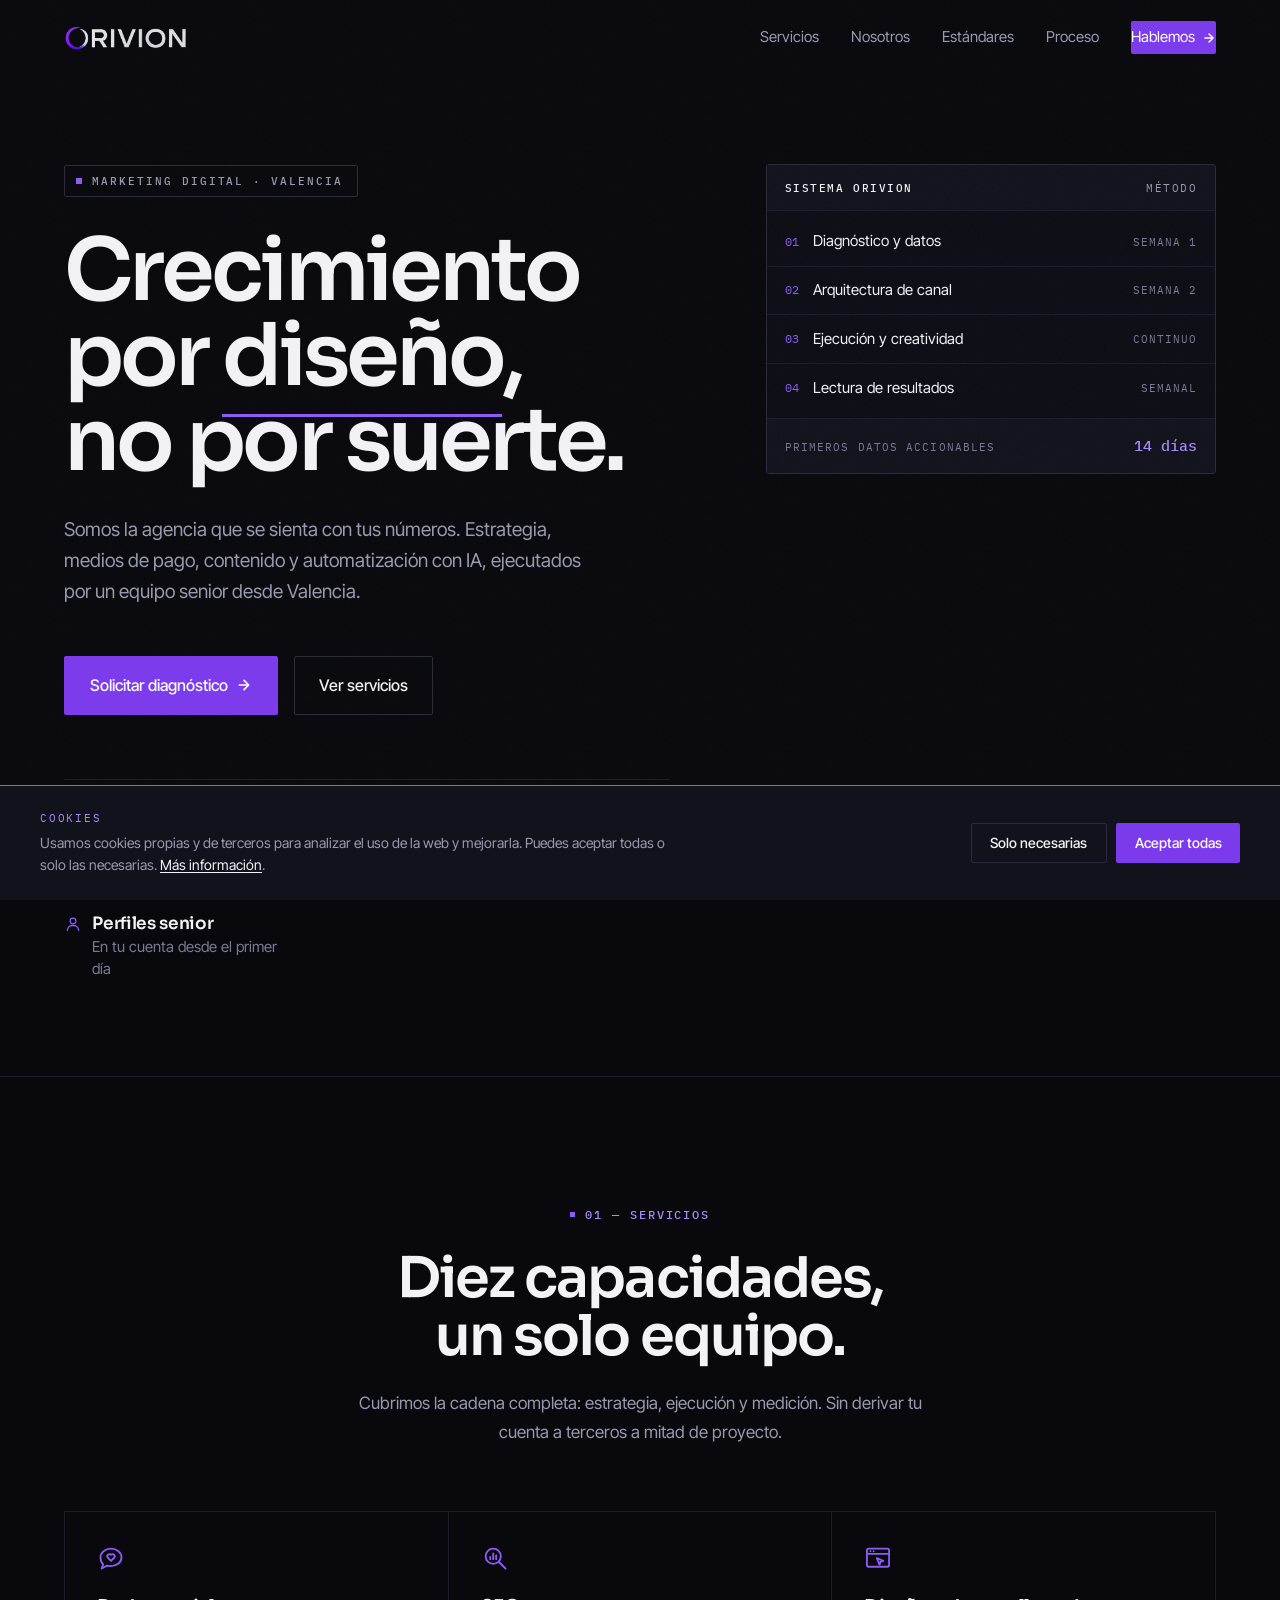
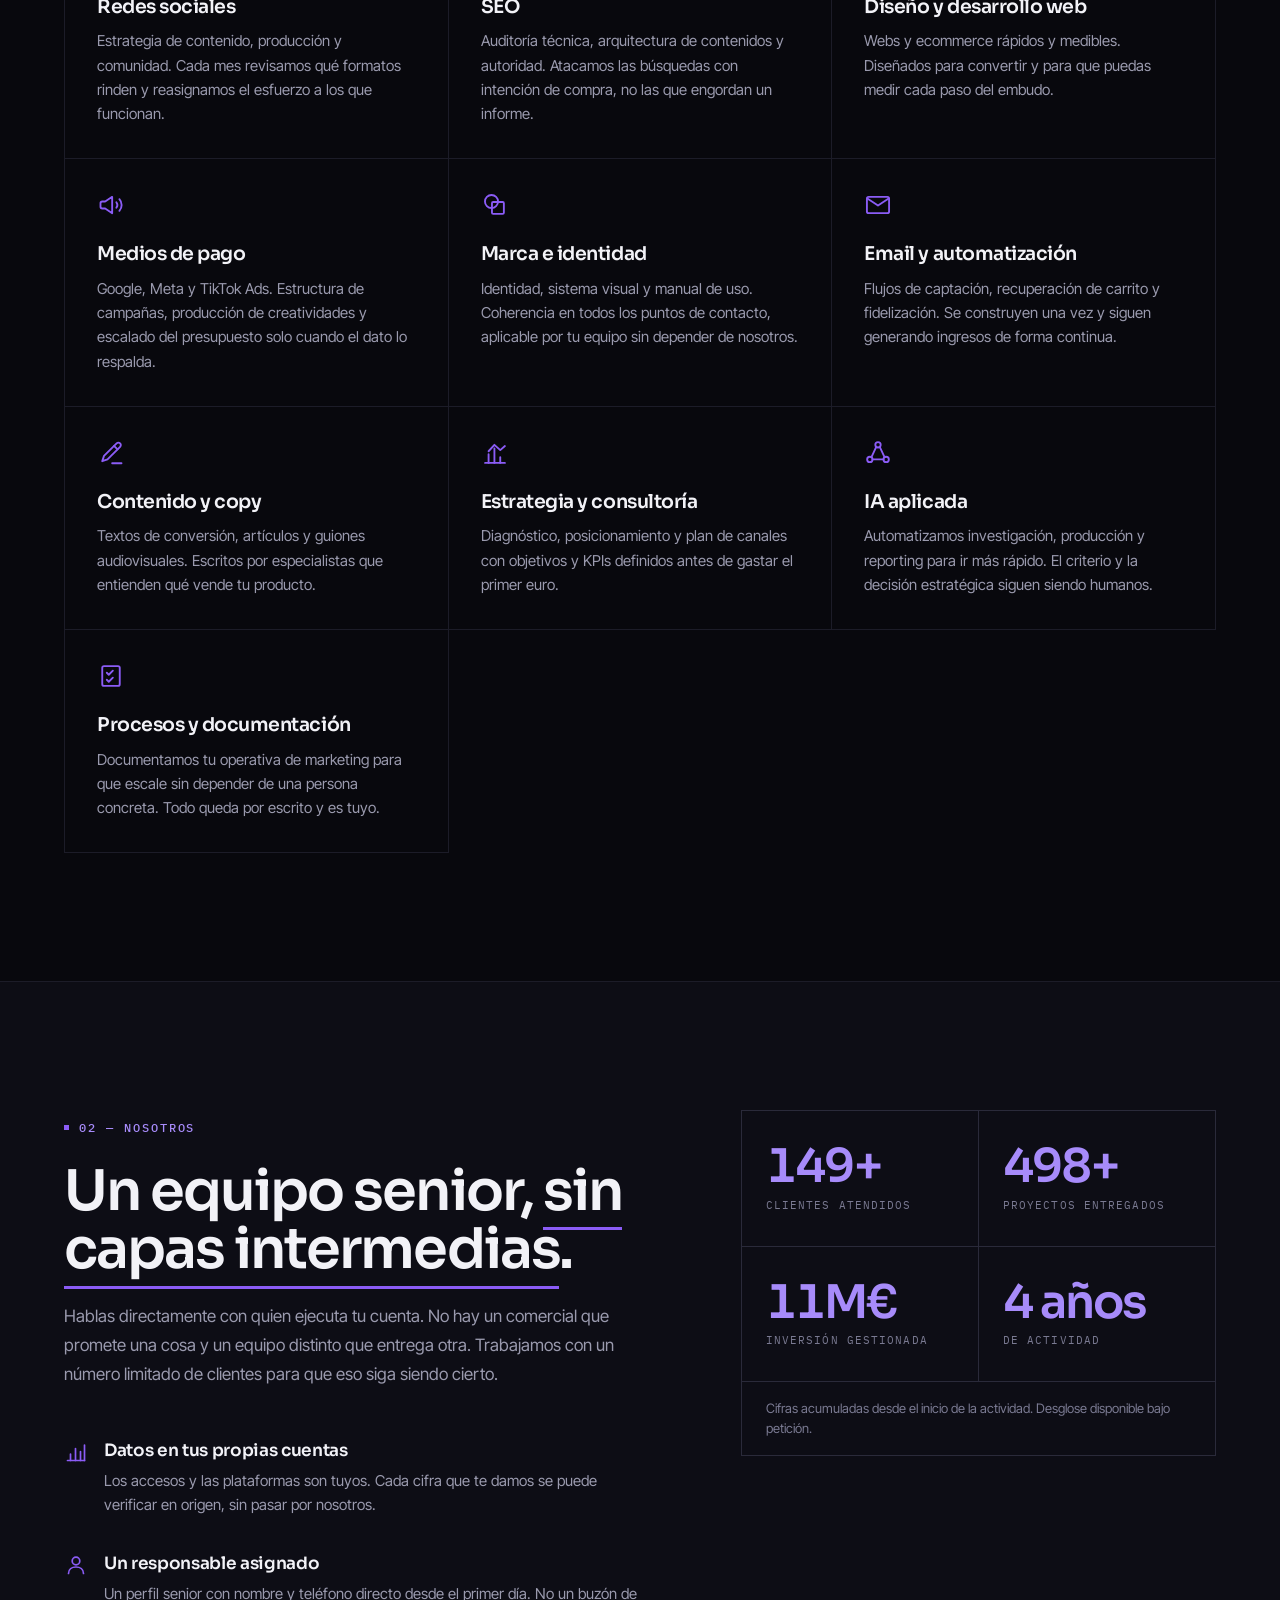
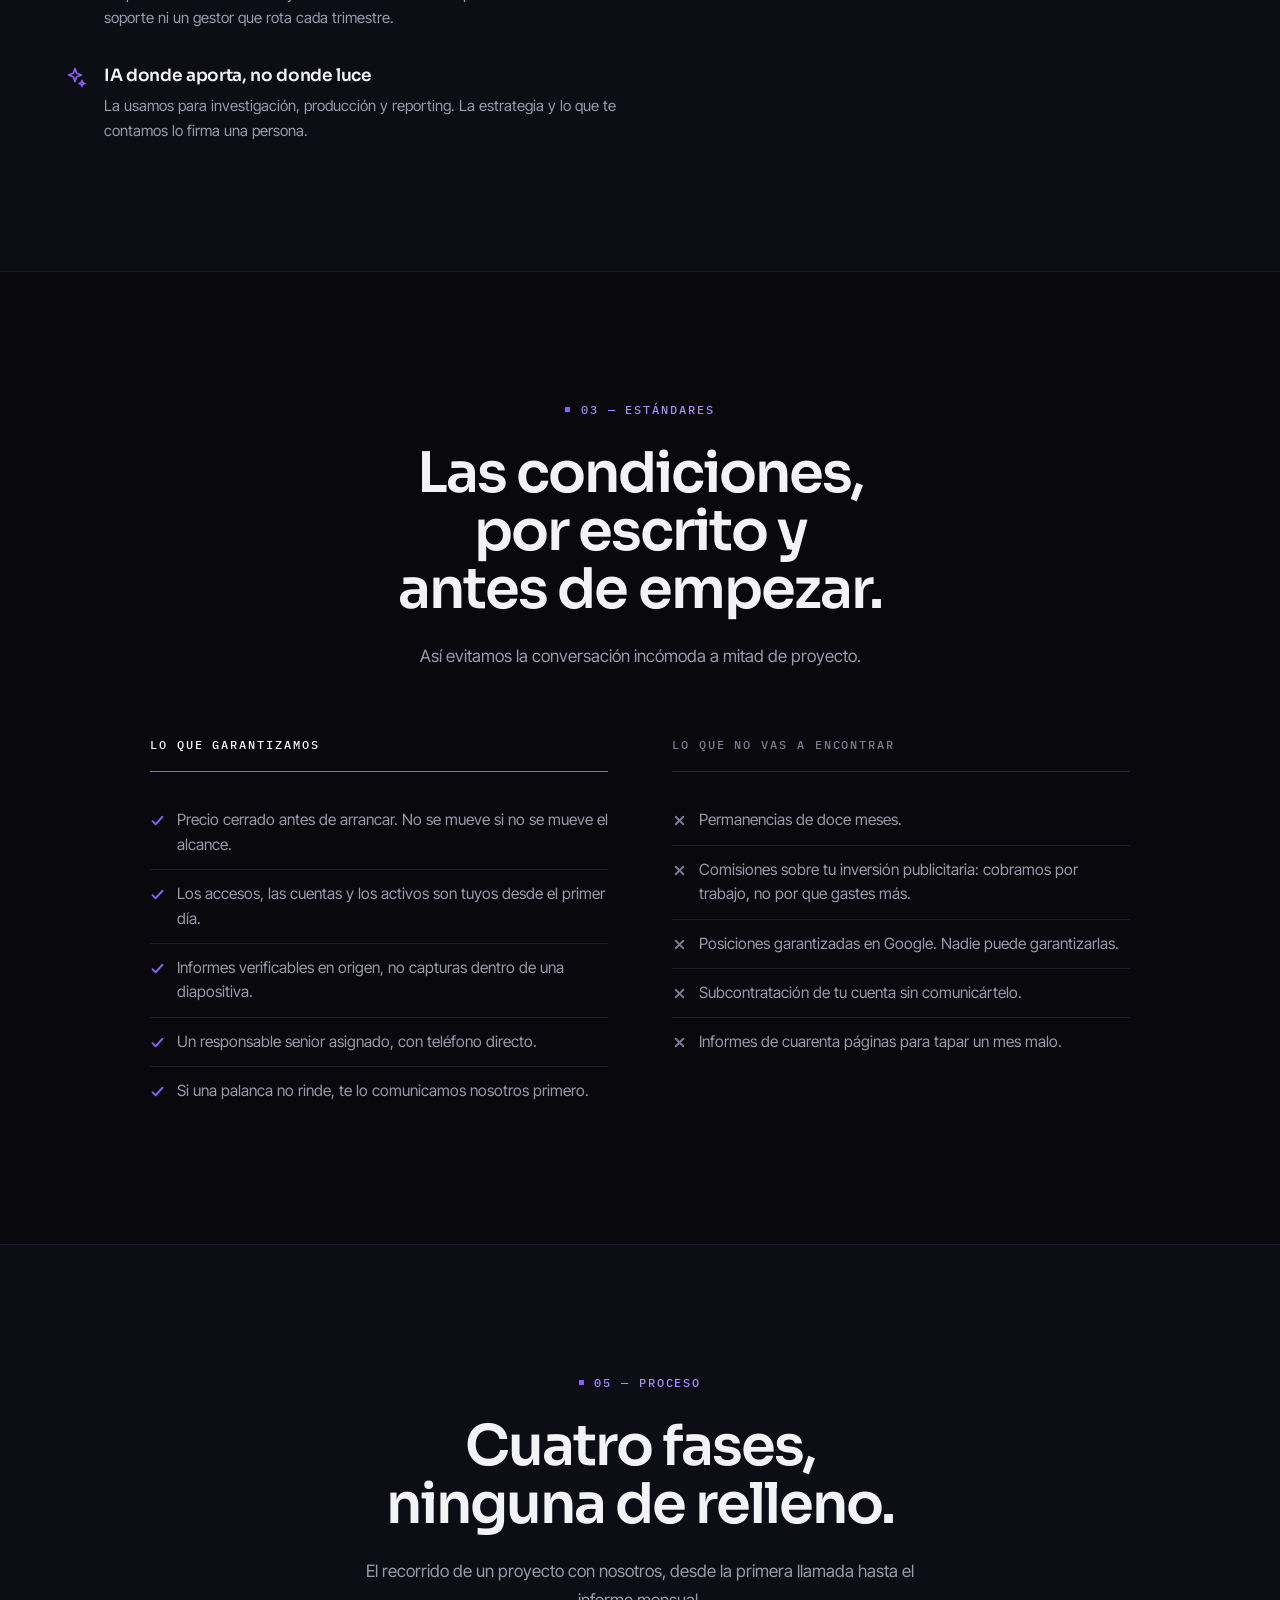
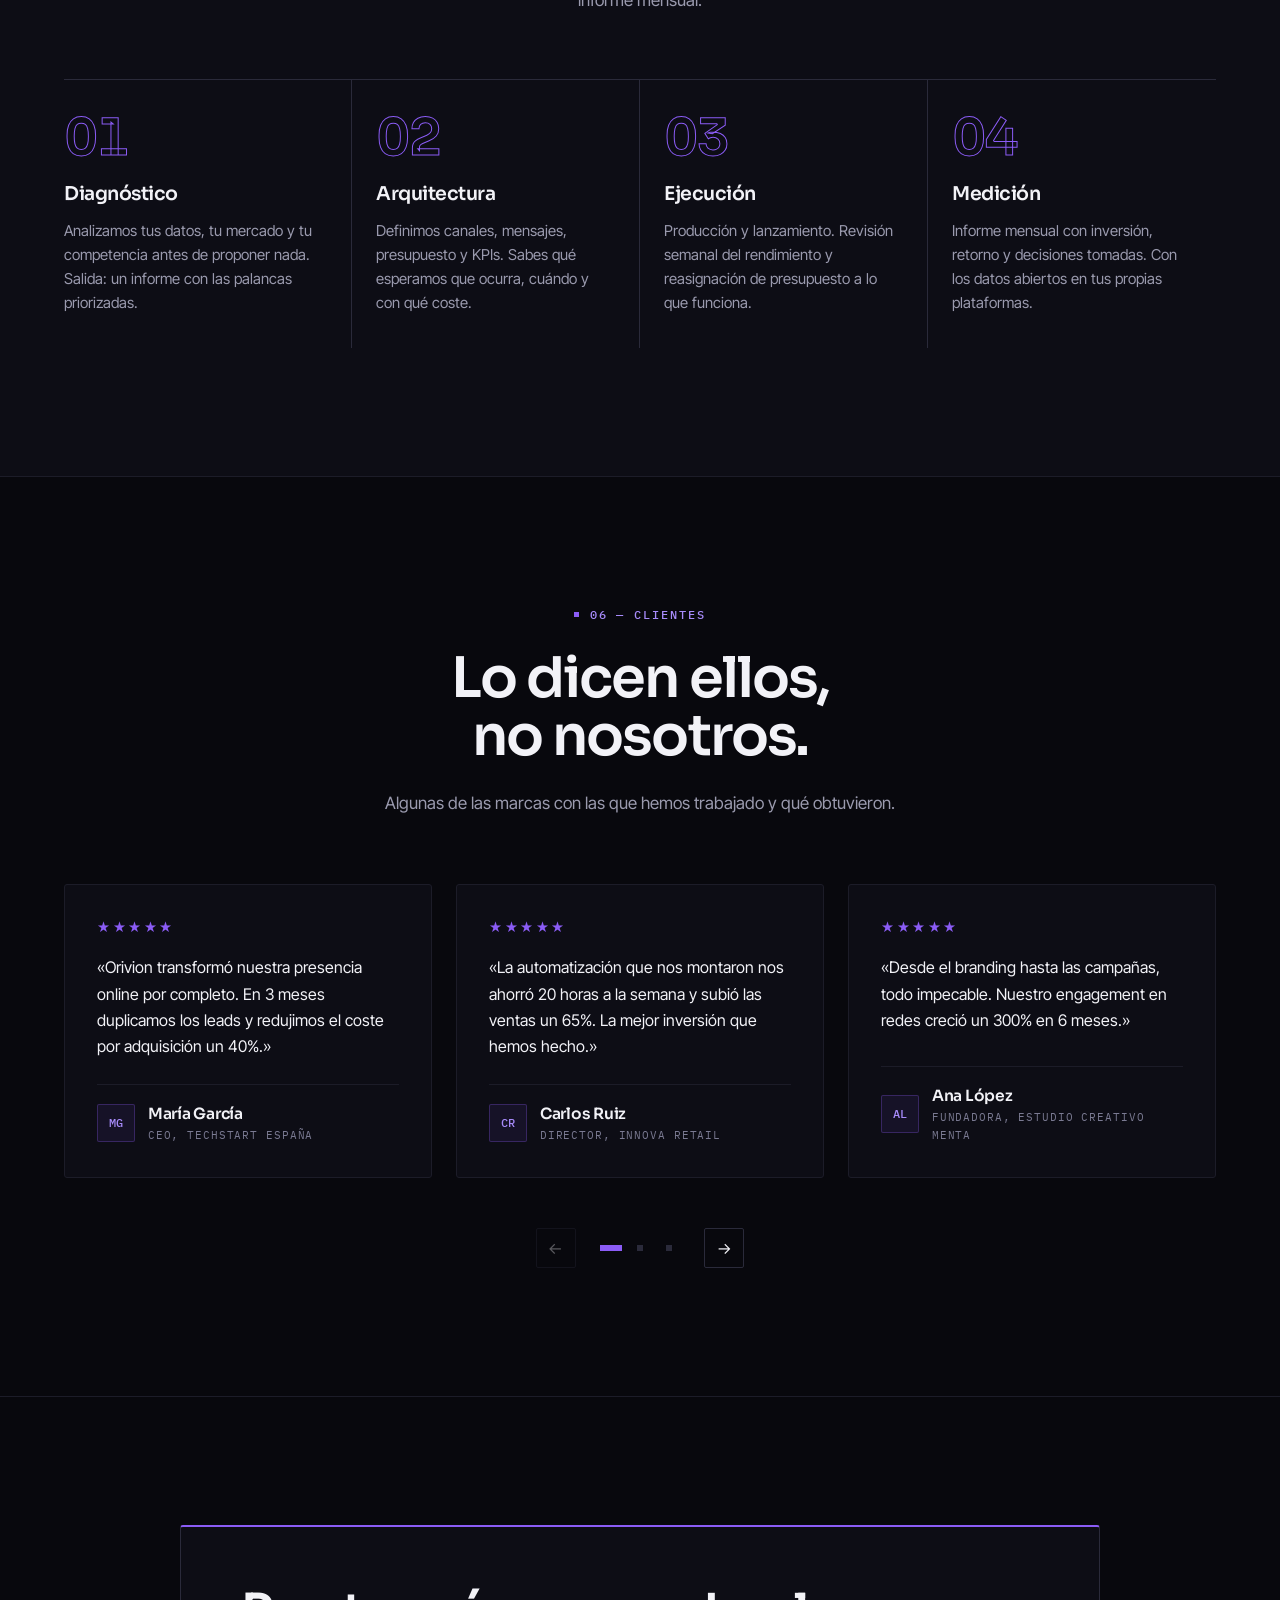
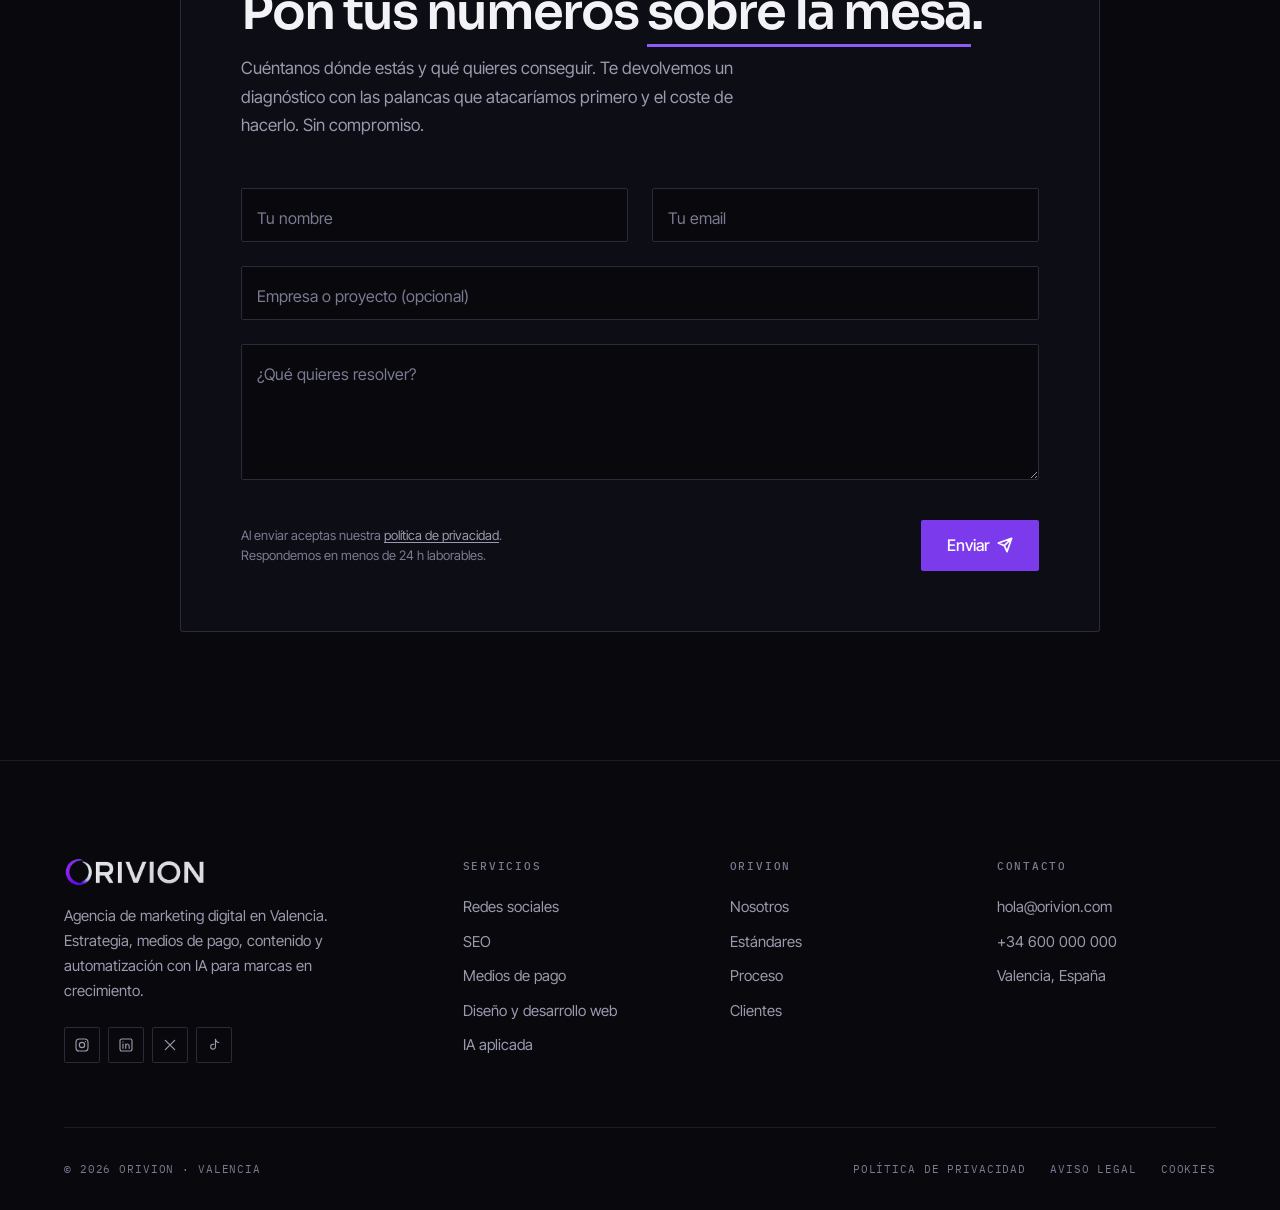
==== commit 096a89da: "fix: quitar la reticula decorativa, cambiar de tipografia y no animar layout Repaso de calidad sobre" ====
--- a/index.html
+++ b/index.html
@@ -16,7 +16,7 @@
 
   <link rel="preconnect" href="https://fonts.googleapis.com">
   <link rel="preconnect" href="https://fonts.gstatic.com" crossorigin>
-  <link href="https://fonts.googleapis.com/css2?family=IBM+Plex+Mono:wght@400;500&family=Inter+Tight:wght@400;500&family=Space+Grotesk:wght@500;600;700&display=swap" rel="stylesheet">
+  <link href="https://fonts.googleapis.com/css2?family=IBM+Plex+Mono:wght@400;500&family=Inter+Tight:wght@400;500&family=Sora:wght@500;600;700&display=swap" rel="stylesheet">
   <link rel="stylesheet" href="styles.css">
   <!-- Marca que el JS ha arrancado. Sin esto el contenido no se oculta nunca. -->
   <script>document.documentElement.classList.add('js');</script>
--- a/styles.css
+++ b/styles.css
@@ -6,7 +6,8 @@
    1. El degradado vive SOLO en el logo. En ningún otro sitio.
    2. Cero glassmorphism, cero orbes, cero glow, cero blur decorativo.
    3. El violeta es una señal (1px, un punto, un relleno), no un lavado.
-   4. Esquinas casi rectas y retícula de 1px: instrumento, no burbuja.
+   4. Esquinas casi rectas y filetes de 1px que separan contenido real,
+      nunca retículas decorativas de fondo.
    5. Etiquetas y cifras en monoespaciada. Es lo que da el tono técnico.
    ============================================ */
 
@@ -36,7 +37,7 @@
   --text-muted:     #7A7A92;   /* alias usado en páginas legales */
 
   /* --- Tipografía --- */
-  --font-display: 'Space Grotesk', 'Inter Tight', -apple-system, sans-serif;
+  --font-display: 'Sora', 'Inter Tight', -apple-system, sans-serif;
   --font-body: 'Inter Tight', -apple-system, BlinkMacSystemFont, 'Segoe UI', sans-serif;
   --font-mono: 'IBM Plex Mono', ui-monospace, 'SF Mono', Menlo, monospace;
 
@@ -188,7 +189,7 @@
 
 .section-label.mx-auto { display: flex; width: fit-content; }
 
-/* Titulares: Space Grotesk, tracking cerrado */
+/* Titulares: Sora, tracking cerrado */
 .section-title {
   font-family: var(--font-display);
   font-size: clamp(2.1rem, 4.6vw, 3.5rem);
@@ -286,17 +287,21 @@
   position: absolute;
   left: 0;
   bottom: 0;
-  width: 0;
+  width: 100%;
   height: 1.5px;
   background: var(--violet);
-  transition: width var(--transition-base);
+  /* Se escala en lugar de crecer de ancho: así el subrayado no provoca
+     recálculo de posiciones en cada fotograma. */
+  transform: scaleX(0);
+  transform-origin: left;
+  transition: transform var(--transition-base);
 }
 
 .navbar-links > a:hover,
 .navbar-links > a.current { color: var(--text-primary); }
 
 .navbar-links > a:hover::after,
-.navbar-links > a.current::after { width: 100%; }
+.navbar-links > a.current::after { transform: scaleX(1); }
 
 .navbar-cta {
   display: inline-flex !important;
@@ -344,21 +349,11 @@
   overflow: hidden;
 }
 
-/* Retícula de 1px. Nada de resplandores: esto es un plano, no una nebulosa. */
-.hero::before {
-  content: '';
-  position: absolute;
-  inset: 0;
-  pointer-events: none;
-  background-image:
-    linear-gradient(to right, var(--line) 1px, transparent 1px),
-    linear-gradient(to bottom, var(--line) 1px, transparent 1px);
-  background-size: 72px 72px;
-  opacity: 0.55;
-  mask-image: radial-gradient(120% 90% at 12% 0%, #000 0%, transparent 72%);
-  -webkit-mask-image: radial-gradient(120% 90% at 12% 0%, #000 0%, transparent 72%);
-}
-
+/* Aquí había una retícula de líneas de 1px de fondo. Fuera: el campo de
+   líneas tenue detrás del hero es otro tic de plantilla generada, igual que
+   el degradado morado. La estructura la dan las reglas reales de la página
+   (la tabla de servicios, el panel, los filetes entre secciones), que sí
+   separan contenido en lugar de hacer de papel pintado. */
 .hero .container { position: relative; }
 
 .hero-layout {
@@ -606,14 +601,16 @@
   position: absolute;
   left: 0;
   top: 0;
-  width: 0;
+  width: 100%;
   height: 2px;
   background: var(--violet);
-  transition: width var(--transition-base);
+  transform: scaleX(0);
+  transform-origin: left;
+  transition: transform var(--transition-base);
 }
 
 .service-card:hover { background: var(--surface); }
-.service-card:hover::after { width: 100%; }
+.service-card:hover::after { transform: scaleX(1); }
 
 .service-icon {
   width: 28px;
@@ -986,17 +983,28 @@
 
 .testimonial-dots { display: flex; gap: 0.45rem; }
 
+/* El punto ocupa siempre 22 px y lo que se estira es la barra de dentro.
+   Así al pasar de punto a barra no se mueven los hermanos de al lado. */
 .testimonial-dot {
-  width: 6px;
+  width: 22px;
   height: 6px;
+  cursor: pointer;
+  display: block;
+}
+
+.testimonial-dot::before {
+  content: '';
+  display: block;
+  width: 100%;
+  height: 100%;
   background: var(--line-strong);
-  cursor: pointer;
-  transition: background var(--transition-fast), width var(--transition-base);
-}
-
-.testimonial-dot.active {
+  transform: scaleX(0.273);
+  transition: transform var(--transition-base), background var(--transition-fast);
+}
+
+.testimonial-dot.active::before {
   background: var(--violet);
-  width: 22px;
+  transform: scaleX(1);
 }
 
 /* ============================================
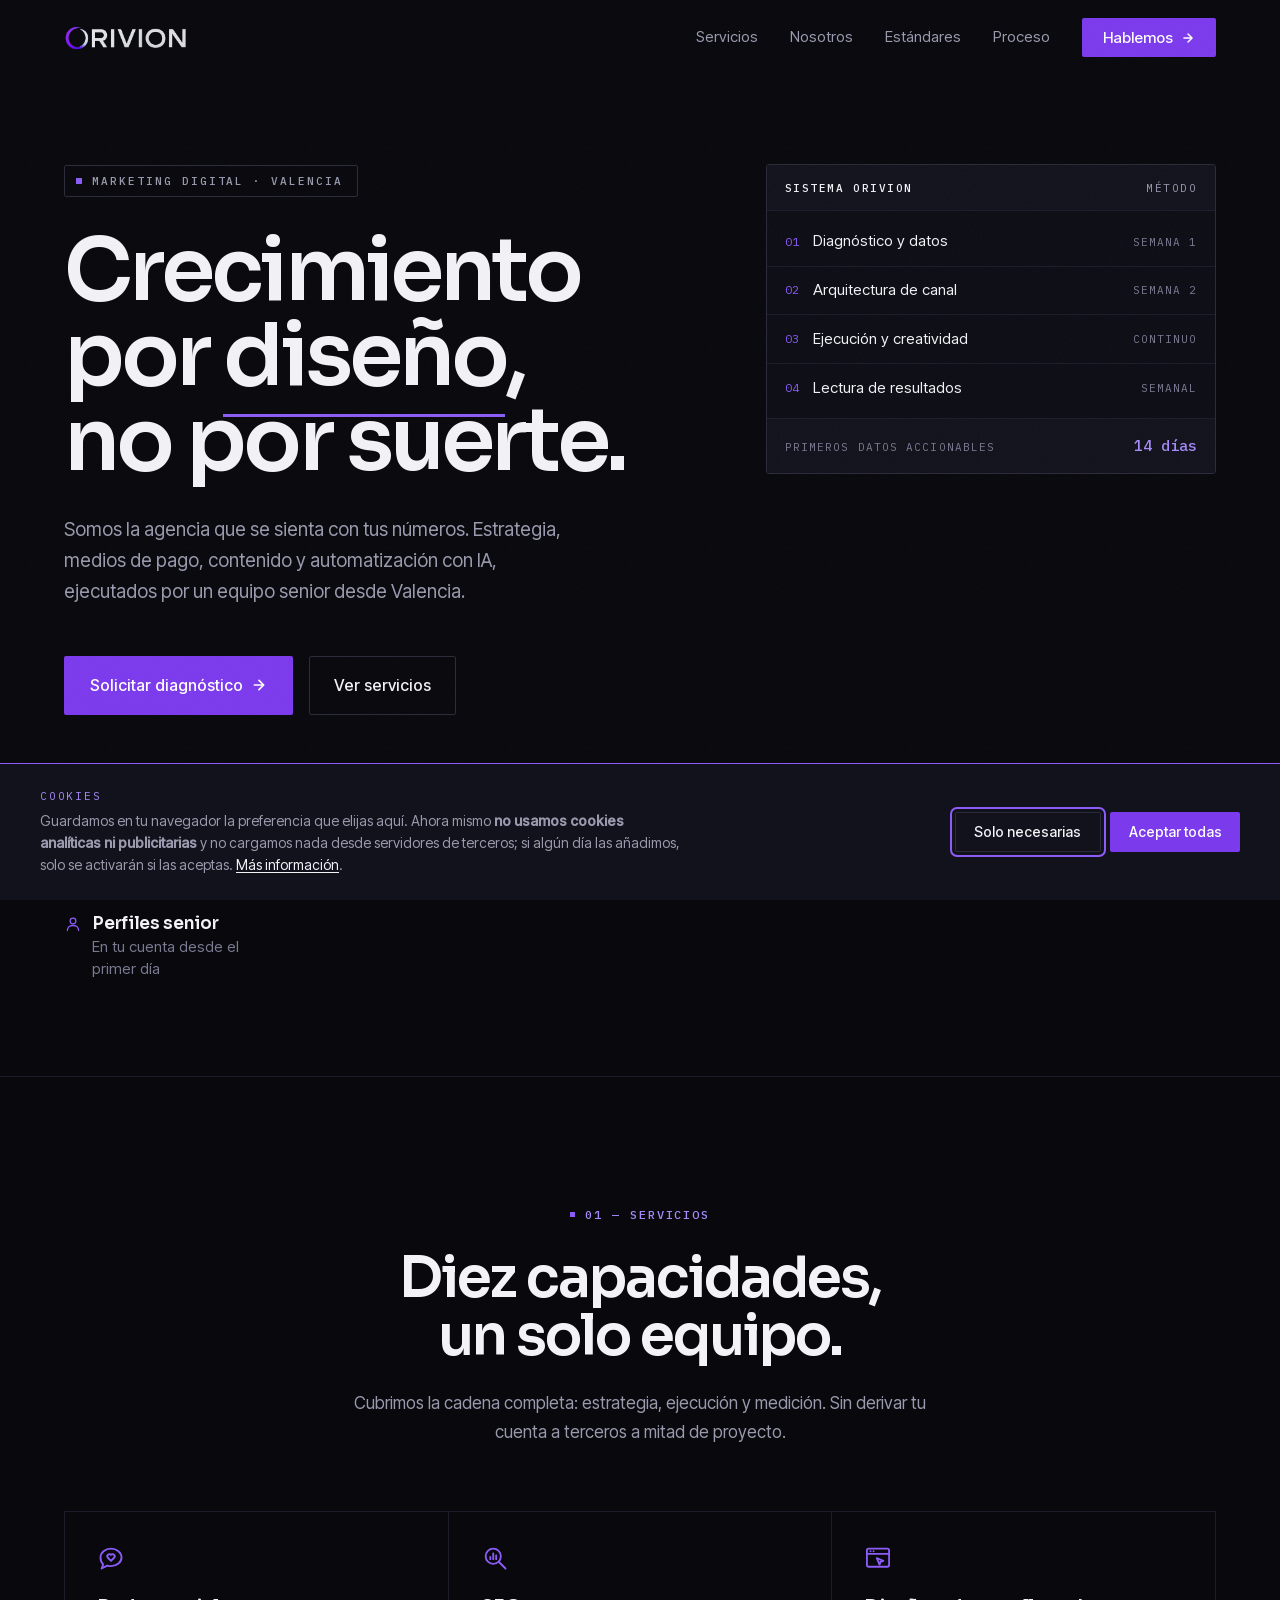
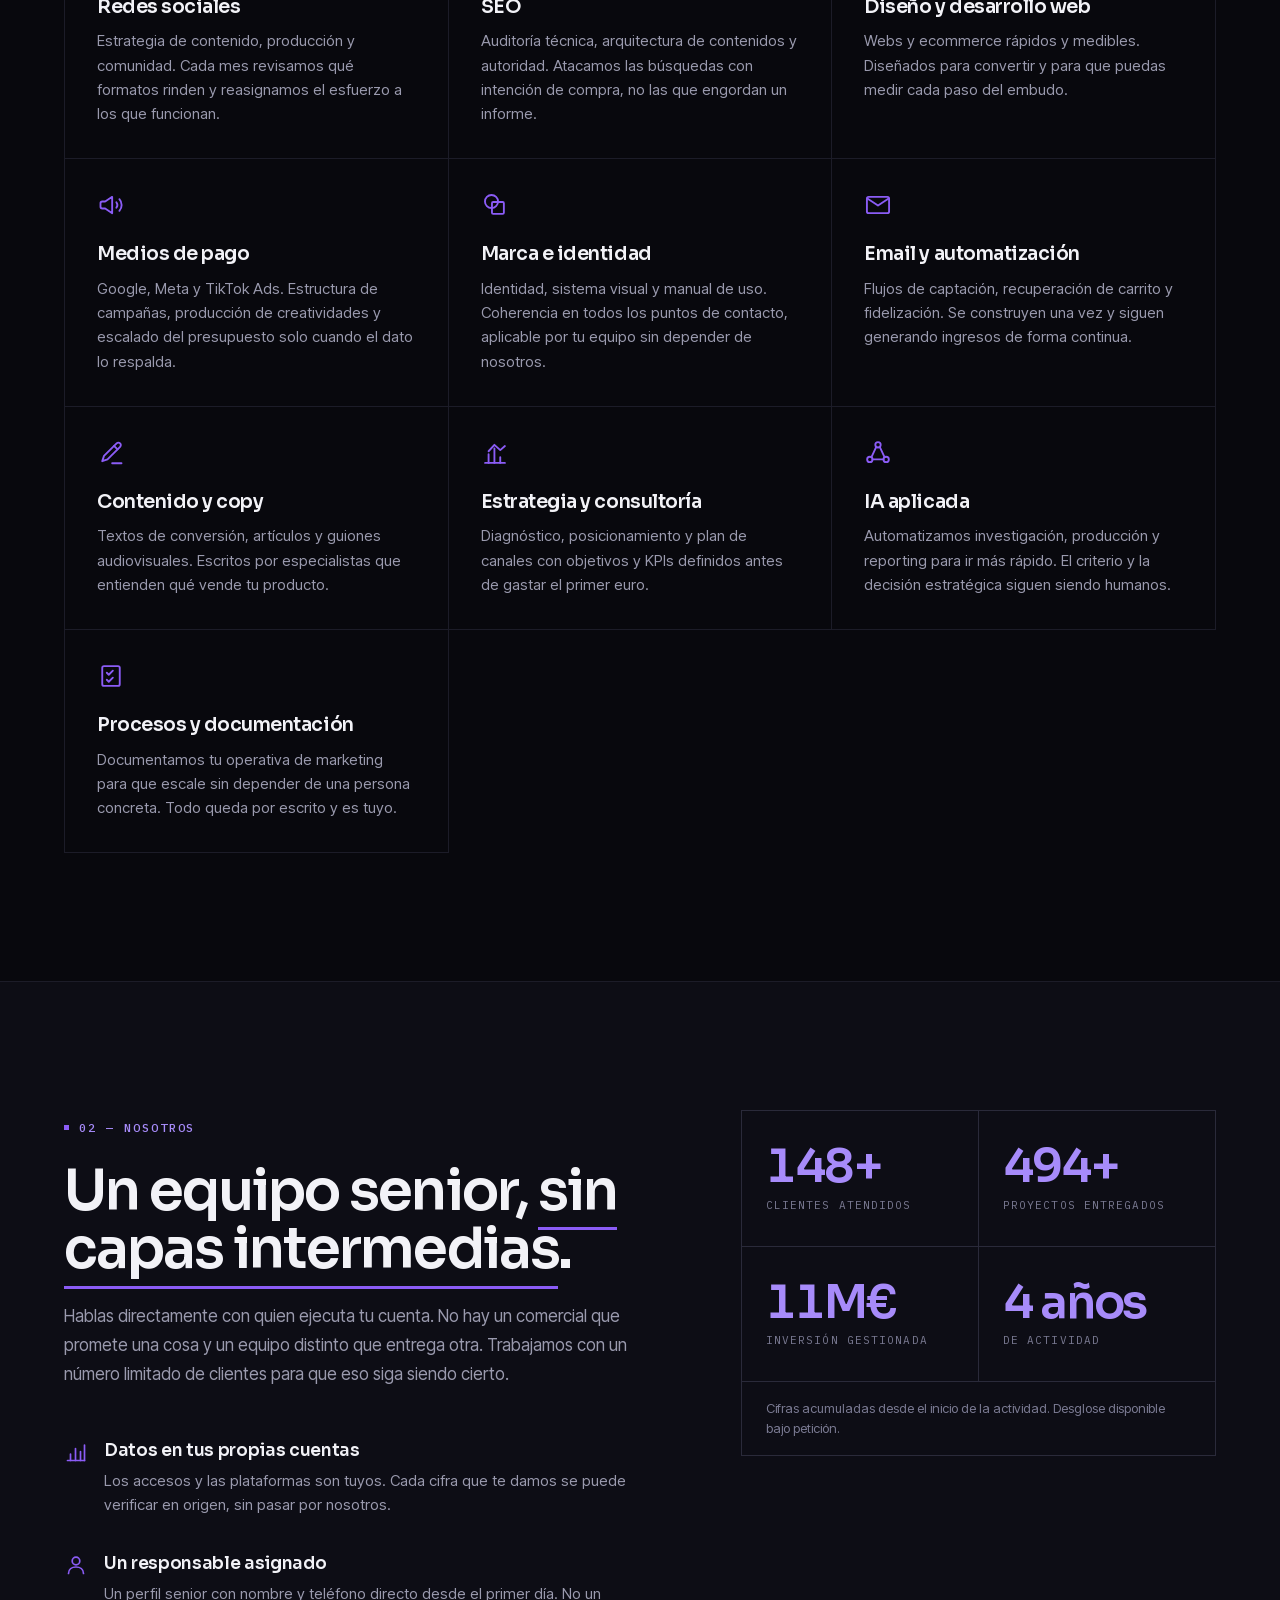
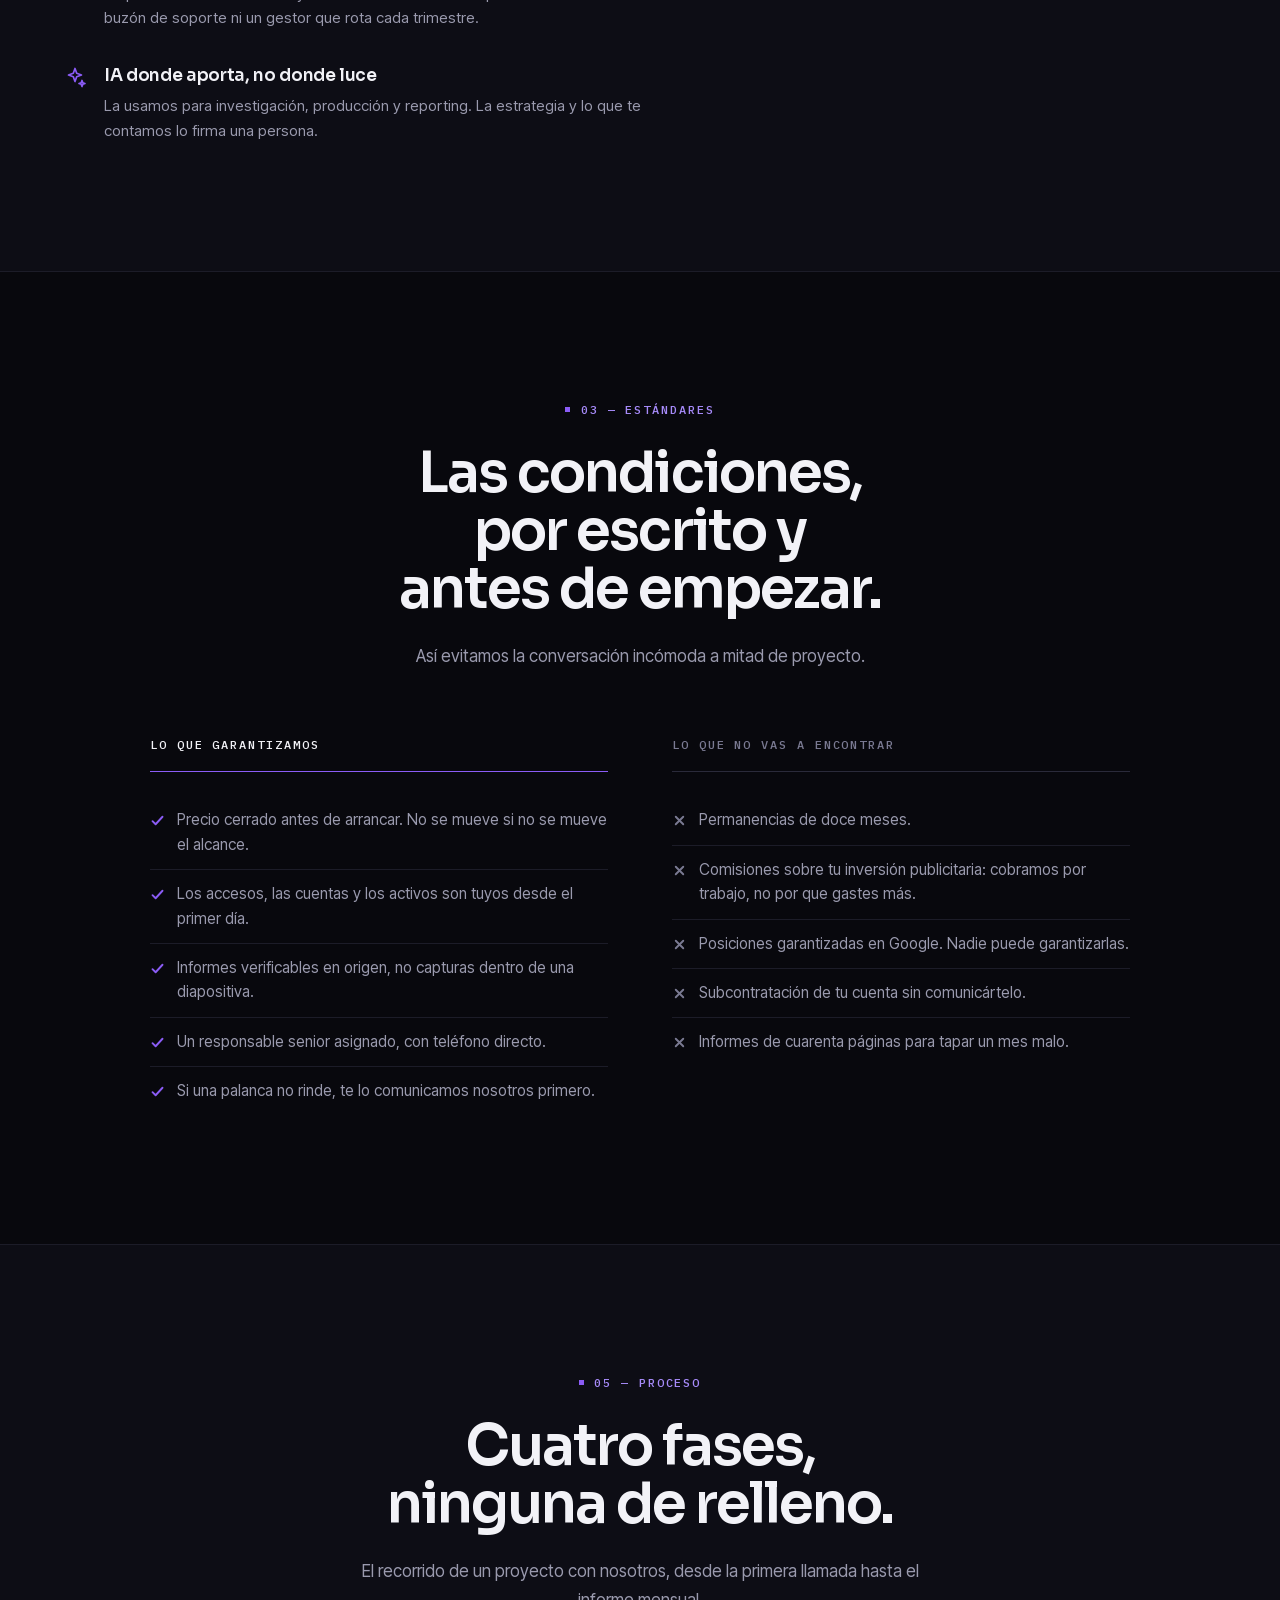
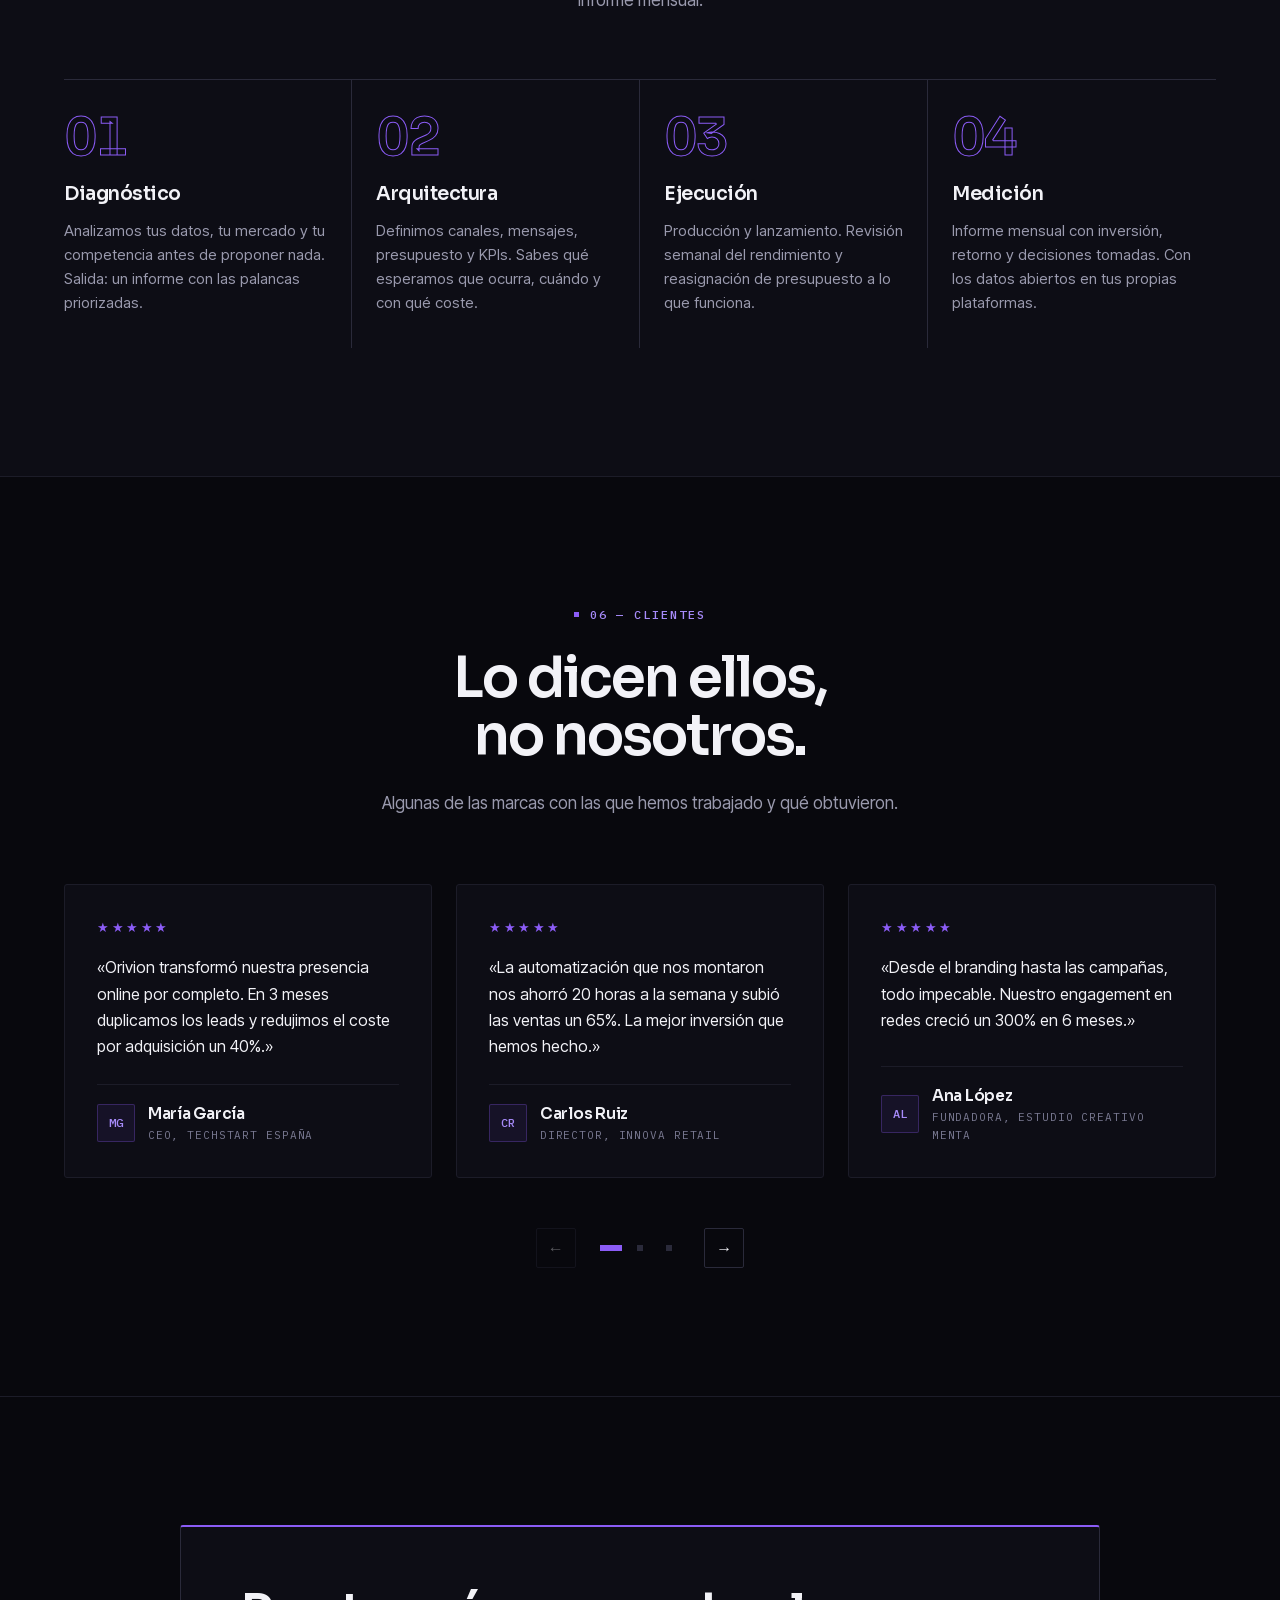
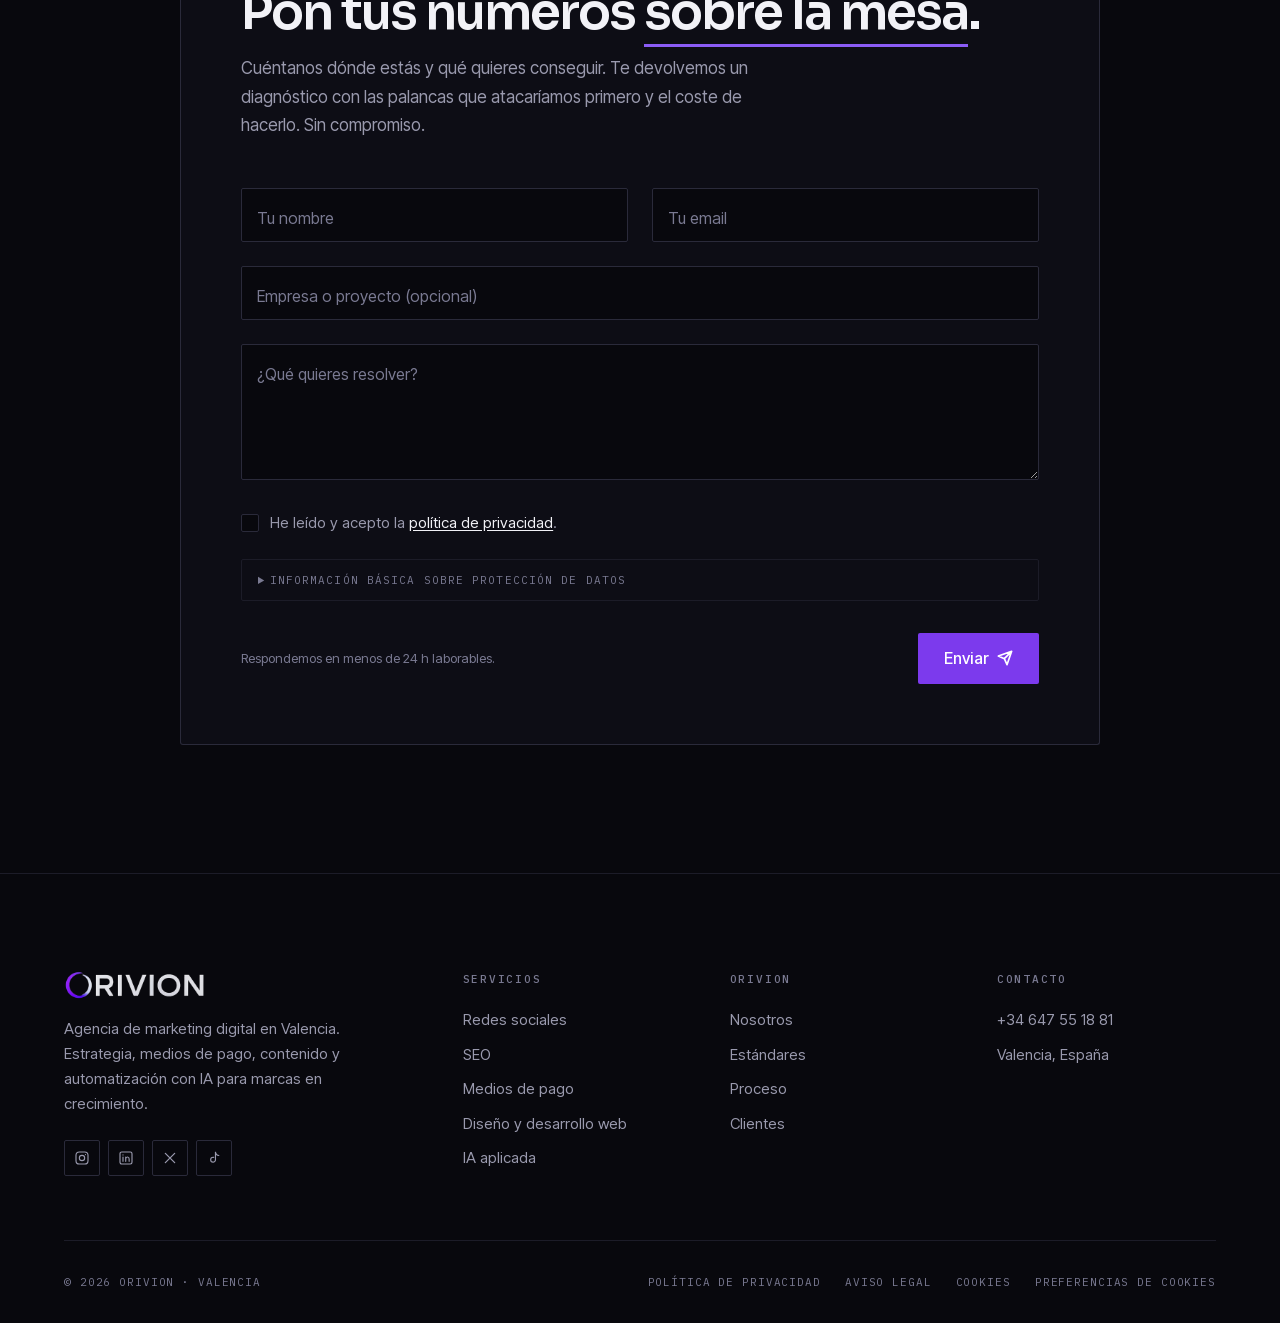
==== commit 515d5fbe: "fix: datos de contacto reales y correcciones de RGPD y LSSI Contacto - Telefono +34 647 55 18 81 en " ====
--- a/index.html
+++ b/index.html
@@ -14,9 +14,11 @@
   <link rel="icon" type="image/png" href="img/favicon.png">
   <link rel="apple-touch-icon" href="img/apple-touch-icon.png">
 
-  <link rel="preconnect" href="https://fonts.googleapis.com">
-  <link rel="preconnect" href="https://fonts.gstatic.com" crossorigin>
-  <link href="https://fonts.googleapis.com/css2?family=IBM+Plex+Mono:wght@400;500&family=Inter+Tight:wght@400;500&family=Sora:wght@500;600;700&display=swap" rel="stylesheet">
+  <!-- Fuentes autoalojadas: cargarlas desde Google enviaria la IP del
+       visitante a un tercero antes de que haya consentido nada. -->
+  <link rel="preload" href="fonts/inter-tight-latin.woff2" as="font" type="font/woff2" crossorigin>
+  <link rel="preload" href="fonts/sora-latin.woff2" as="font" type="font/woff2" crossorigin>
+  <link rel="stylesheet" href="fonts.css">
   <link rel="stylesheet" href="styles.css">
   <!-- Marca que el JS ha arrancado. Sin esto el contenido no se oculta nunca. -->
   <script>document.documentElement.classList.add('js');</script>
@@ -559,9 +561,33 @@
             <label for="message">¿Qué quieres resolver?</label>
           </div>
 
+          <!-- Casilla sin premarcar: el RGPD exige un acto afirmativo claro,
+               y un "al enviar aceptas" no lo es. -->
+          <label class="form-consent" for="consent">
+            <input type="checkbox" name="consent" id="consent" value="si" required>
+            <span>He leído y acepto la <a href="privacidad.html">política de privacidad</a>.</span>
+          </label>
+
+          <!-- Información básica en el propio punto de recogida, como pide la
+               AEPD. La capa detallada está en la política de privacidad. -->
+          <details class="form-info">
+            <summary>Información básica sobre protección de datos</summary>
+            <dl>
+              <dt>Responsable</dt>
+              <dd>Orivion.</dd>
+              <dt>Finalidad</dt>
+              <dd>Atender tu consulta y, si procede, enviarte una propuesta de servicios.</dd>
+              <dt>Legitimación</dt>
+              <dd>Tu consentimiento, prestado al marcar la casilla.</dd>
+              <dt>Destinatarios</dt>
+              <dd>Nuestros proveedores de formulario y alojamiento, como encargados del tratamiento. No se ceden datos a terceros salvo obligación legal.</dd>
+              <dt>Derechos</dt>
+              <dd>Acceder, rectificar y suprimir tus datos, además del resto de derechos que se detallan en la <a href="privacidad.html">política de privacidad</a>.</dd>
+            </dl>
+          </details>
+
           <div class="form-footer">
             <p class="form-legal">
-              Al enviar aceptas nuestra <a href="privacidad.html">política de privacidad</a>.
               Respondemos en menos de 24 h laborables.
             </p>
             <button type="submit" class="btn-primary" id="submit-btn">
@@ -626,9 +652,9 @@
 
         <div class="footer-column">
           <h4>Contacto</h4>
-          <!-- TODO: email y teléfono reales. El +34 600 000 000 canta mucho. -->
-          <a href="mailto:hola@orivion.com">hola@orivion.com</a>
-          <a href="tel:+34600000000">+34 600 000 000</a>
+          <!-- Sin email todavía. Cuando exista hay que añadirlo aquí y, sobre
+               todo, en el aviso legal: el art. 10.1.a de la LSSI lo exige. -->
+          <a href="tel:+34647551881">+34 647 55 18 81</a>
           <span>Valencia, España</span>
         </div>
       </div>
@@ -639,6 +665,7 @@
           <a href="privacidad.html">Política de privacidad</a>
           <a href="aviso-legal.html">Aviso legal</a>
           <a href="cookies.html">Cookies</a>
+          <a href="cookies.html" data-cookie-settings>Preferencias de cookies</a>
         </div>
       </div>
     </div>
@@ -649,7 +676,7 @@
     <div class="cookie-banner-content">
       <div class="cookie-banner-text">
         <p>Cookies</p>
-        <p>Usamos cookies propias y de terceros para analizar el uso de la web y mejorarla. Puedes aceptar todas o solo las necesarias. <a href="cookies.html">Más información</a>.</p>
+        <p>Guardamos en tu navegador la preferencia que elijas aquí. Ahora mismo <strong>no usamos cookies analíticas ni publicitarias</strong> y no cargamos nada desde servidores de terceros; si algún día las añadimos, solo se activarán si las aceptas. <a href="cookies.html">Más información</a>.</p>
       </div>
       <div class="cookie-banner-actions">
         <button class="cookie-btn-reject" id="cookie-reject">Solo necesarias</button>
--- a/fonts.css
+++ b/fonts.css
@@ -0,0 +1,80 @@
+/* ============================================
+   Fuentes autoalojadas.
+   Se sirven desde nuestro dominio a proposito: cargarlas desde
+   fonts.googleapis.com envia la IP del visitante a Google antes de que
+   haya dado ningun consentimiento, y eso no tiene base legal bajo el
+   RGPD. Solo se incluyen los subconjuntos latin y latin-ext.
+   Sora e Inter Tight son variables: un archivo cubre todos sus pesos.
+   ============================================ */
+
+@font-face {
+  font-family: 'IBM Plex Mono';
+  font-style: normal;
+  font-weight: 400;
+  font-display: swap;
+  src: url('fonts/ibm-plex-mono-400-latin-ext.woff2') format('woff2');
+  unicode-range: U+0100-02BA, U+02BD-02C5, U+02C7-02CC, U+02CE-02D7, U+02DD-02FF, U+0304, U+0308, U+0329, U+1D00-1DBF, U+1E00-1E9F, U+1EF2-1EFF, U+2020, U+20A0-20AB, U+20AD-20C0, U+2113, U+2C60-2C7F, U+A720-A7FF;
+}
+
+@font-face {
+  font-family: 'IBM Plex Mono';
+  font-style: normal;
+  font-weight: 400;
+  font-display: swap;
+  src: url('fonts/ibm-plex-mono-400-latin.woff2') format('woff2');
+  unicode-range: U+0000-00FF, U+0131, U+0152-0153, U+02BB-02BC, U+02C6, U+02DA, U+02DC, U+0304, U+0308, U+0329, U+2000-206F, U+20AC, U+2122, U+2191, U+2193, U+2212, U+2215, U+FEFF, U+FFFD;
+}
+
+@font-face {
+  font-family: 'IBM Plex Mono';
+  font-style: normal;
+  font-weight: 500;
+  font-display: swap;
+  src: url('fonts/ibm-plex-mono-500-latin-ext.woff2') format('woff2');
+  unicode-range: U+0100-02BA, U+02BD-02C5, U+02C7-02CC, U+02CE-02D7, U+02DD-02FF, U+0304, U+0308, U+0329, U+1D00-1DBF, U+1E00-1E9F, U+1EF2-1EFF, U+2020, U+20A0-20AB, U+20AD-20C0, U+2113, U+2C60-2C7F, U+A720-A7FF;
+}
+
+@font-face {
+  font-family: 'IBM Plex Mono';
+  font-style: normal;
+  font-weight: 500;
+  font-display: swap;
+  src: url('fonts/ibm-plex-mono-500-latin.woff2') format('woff2');
+  unicode-range: U+0000-00FF, U+0131, U+0152-0153, U+02BB-02BC, U+02C6, U+02DA, U+02DC, U+0304, U+0308, U+0329, U+2000-206F, U+20AC, U+2122, U+2191, U+2193, U+2212, U+2215, U+FEFF, U+FFFD;
+}
+
+@font-face {
+  font-family: 'Inter Tight';
+  font-style: normal;
+  font-weight: 400 500;
+  font-display: swap;
+  src: url('fonts/inter-tight-latin-ext.woff2') format('woff2');
+  unicode-range: U+0100-02BA, U+02BD-02C5, U+02C7-02CC, U+02CE-02D7, U+02DD-02FF, U+0304, U+0308, U+0329, U+1D00-1DBF, U+1E00-1E9F, U+1EF2-1EFF, U+2020, U+20A0-20AB, U+20AD-20C0, U+2113, U+2C60-2C7F, U+A720-A7FF;
+}
+
+@font-face {
+  font-family: 'Inter Tight';
+  font-style: normal;
+  font-weight: 400 500;
+  font-display: swap;
+  src: url('fonts/inter-tight-latin.woff2') format('woff2');
+  unicode-range: U+0000-00FF, U+0131, U+0152-0153, U+02BB-02BC, U+02C6, U+02DA, U+02DC, U+0304, U+0308, U+0329, U+2000-206F, U+20AC, U+2122, U+2191, U+2193, U+2212, U+2215, U+FEFF, U+FFFD;
+}
+
+@font-face {
+  font-family: 'Sora';
+  font-style: normal;
+  font-weight: 500 700;
+  font-display: swap;
+  src: url('fonts/sora-latin-ext.woff2') format('woff2');
+  unicode-range: U+0100-02BA, U+02BD-02C5, U+02C7-02CC, U+02CE-02D7, U+02DD-02FF, U+0304, U+0308, U+0329, U+1D00-1DBF, U+1E00-1E9F, U+1EF2-1EFF, U+2020, U+20A0-20AB, U+20AD-20C0, U+2113, U+2C60-2C7F, U+A720-A7FF;
+}
+
+@font-face {
+  font-family: 'Sora';
+  font-style: normal;
+  font-weight: 500 700;
+  font-display: swap;
+  src: url('fonts/sora-latin.woff2') format('woff2');
+  unicode-range: U+0000-00FF, U+0131, U+0152-0153, U+02BB-02BC, U+02C6, U+02DA, U+02DC, U+0304, U+0308, U+0329, U+2000-206F, U+20AC, U+2122, U+2191, U+2193, U+2212, U+2215, U+FEFF, U+FFFD;
+}
--- a/styles.css
+++ b/styles.css
@@ -303,21 +303,30 @@
 .navbar-links > a:hover::after,
 .navbar-links > a.current::after { transform: scaleX(1); }
 
-.navbar-cta {
-  display: inline-flex !important;
+/* Se cualifica con `.navbar-links > a` a propósito: esa regla tiene más
+   especificidad que una clase sola, así que antes le ganaba al botón y lo
+   dejaba con `padding: 4px 0` (el violeta pegado al texto) y con el peso de
+   un enlace normal. Con la especificidad bien puesta no hace falta ningún
+   !important. */
+.navbar-links > a.navbar-cta {
+  display: inline-flex;
   align-items: center;
-  gap: 0.45rem;
-  padding: 0.6rem 1.15rem;
+  gap: 0.5rem;
+  padding: 0.72rem 1.3rem;
   background: var(--violet-deep);
-  color: #fff !important;
+  color: #fff;
+  font-size: 0.9375rem;
   font-weight: 500;
-  font-size: 0.9rem;
+  line-height: 1;
   border-radius: var(--radius-sm);
   transition: background var(--transition-fast);
 }
 
-.navbar-cta::after { display: none; }
-.navbar-cta:hover { background: var(--violet-dark); }
+/* El subrayado de los enlaces no pinta nada sobre un botón relleno */
+.navbar-links > a.navbar-cta::after { display: none; }
+
+.navbar-links > a.navbar-cta:hover { background: var(--violet-dark); }
+
 .navbar-cta svg { transition: transform var(--transition-base); }
 .navbar-cta:hover svg { transform: translateX(3px); }
 
@@ -1102,6 +1111,95 @@
   font-family: var(--font-mono);
   letter-spacing: 0.08em;
   text-transform: uppercase;
+}
+
+/* --- Consentimiento e información básica --- */
+.form-consent {
+  display: flex;
+  align-items: flex-start;
+  gap: 0.7rem;
+  font-size: 0.9375rem;
+  line-height: 1.5;
+  color: var(--text-secondary);
+  cursor: pointer;
+}
+
+.form-consent input {
+  appearance: none;
+  -webkit-appearance: none;
+  flex-shrink: 0;
+  width: 18px;
+  height: 18px;
+  margin-top: 2px;
+  border: 1px solid var(--line-strong);
+  border-radius: var(--radius-sm);
+  background: var(--bg);
+  cursor: pointer;
+  transition: border-color var(--transition-fast), background var(--transition-fast);
+}
+
+.form-consent input:hover { border-color: var(--violet); }
+
+.form-consent input:checked {
+  background: var(--violet-deep);
+  border-color: var(--violet-deep);
+  background-image: url("data:image/svg+xml,%3Csvg xmlns='http://www.w3.org/2000/svg' viewBox='0 0 24 24' fill='none' stroke='%23fff' stroke-width='3.4' stroke-linecap='round' stroke-linejoin='round'%3E%3Cpath d='M5 13l4.5 4.5L19 7'/%3E%3C/svg%3E");
+  background-size: 13px;
+  background-repeat: no-repeat;
+  background-position: center;
+}
+
+.form-consent a {
+  color: var(--text-primary);
+  text-decoration: underline;
+  text-underline-offset: 2px;
+}
+
+.form-consent a:hover { color: var(--violet-bright); }
+
+.form-info {
+  border: 1px solid var(--line);
+  border-radius: var(--radius-sm);
+  padding: 0.7rem 1rem;
+}
+
+.form-info summary {
+  font-family: var(--font-mono);
+  font-size: 0.6875rem;
+  letter-spacing: 0.1em;
+  text-transform: uppercase;
+  color: var(--text-tertiary);
+  cursor: pointer;
+}
+
+.form-info summary:hover { color: var(--violet-bright); }
+
+.form-info dl {
+  display: grid;
+  grid-template-columns: minmax(6rem, auto) 1fr;
+  gap: 0.45rem 1rem;
+  margin-top: var(--space-md);
+  padding-top: var(--space-md);
+  border-top: 1px solid var(--line);
+  font-size: 0.8125rem;
+  line-height: 1.55;
+}
+
+.form-info dt {
+  font-family: var(--font-mono);
+  font-size: 0.6875rem;
+  letter-spacing: 0.08em;
+  text-transform: uppercase;
+  color: var(--violet-bright);
+  padding-top: 0.15rem;
+}
+
+.form-info dd { color: var(--text-secondary); }
+
+.form-info a {
+  color: var(--text-primary);
+  text-decoration: underline;
+  text-underline-offset: 2px;
 }
 
 .form-footer {
@@ -1525,10 +1623,11 @@
 
   .navbar-links > a::after { display: none; }
 
-  .navbar-cta {
+  .navbar-links > a.navbar-cta {
     justify-content: center;
+    padding: 0.95rem 1.3rem;
     margin-top: var(--space-lg);
-    border-bottom: none !important;
+    border-bottom: none;
   }
 
   .hero { padding-top: calc(var(--navbar-height) + 2.5rem); }
@@ -1547,6 +1646,9 @@
   .testimonial-card { flex: 0 0 100%; }
 
   .form-row { grid-template-columns: 1fr; }
+
+  .form-info dl { grid-template-columns: 1fr; gap: 0.15rem; }
+  .form-info dd { margin-bottom: 0.6rem; }
 
   .form-footer { flex-direction: column; align-items: stretch; }
   .form-footer .btn-primary { justify-content: center; }
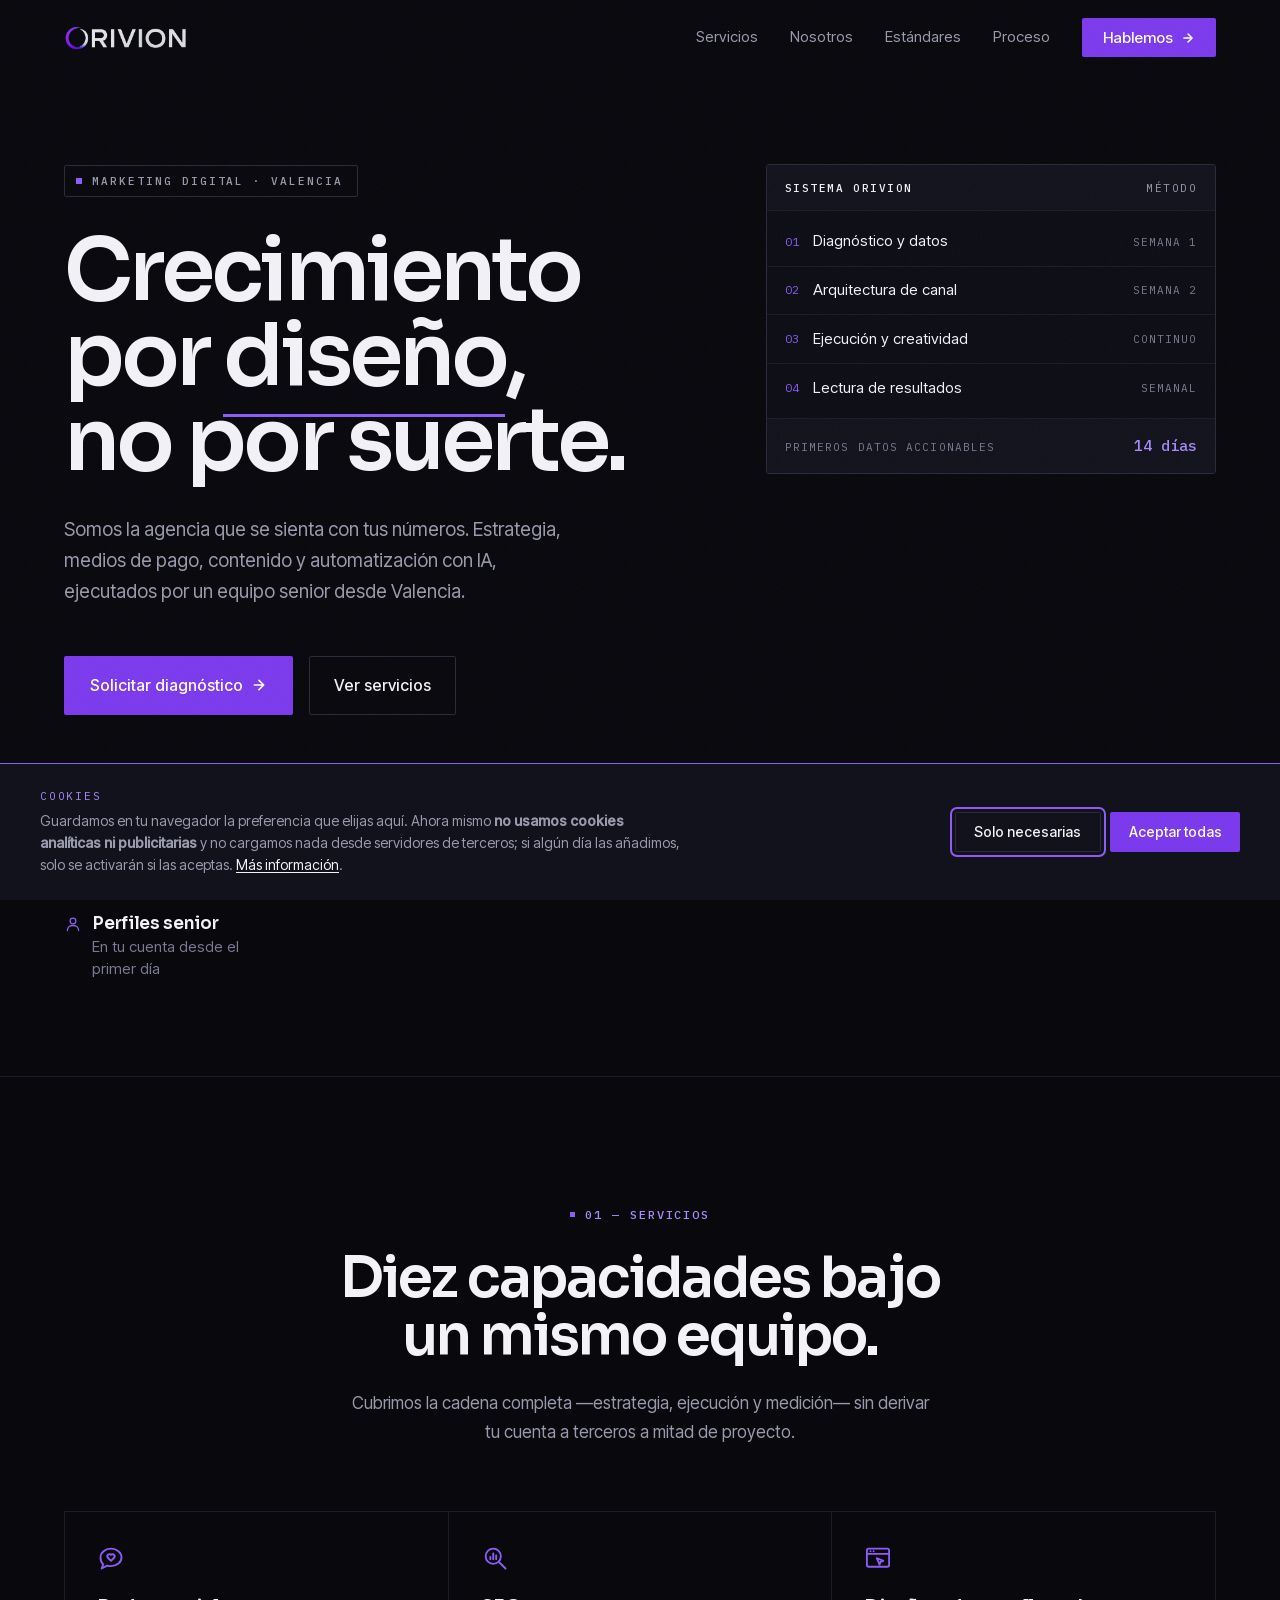
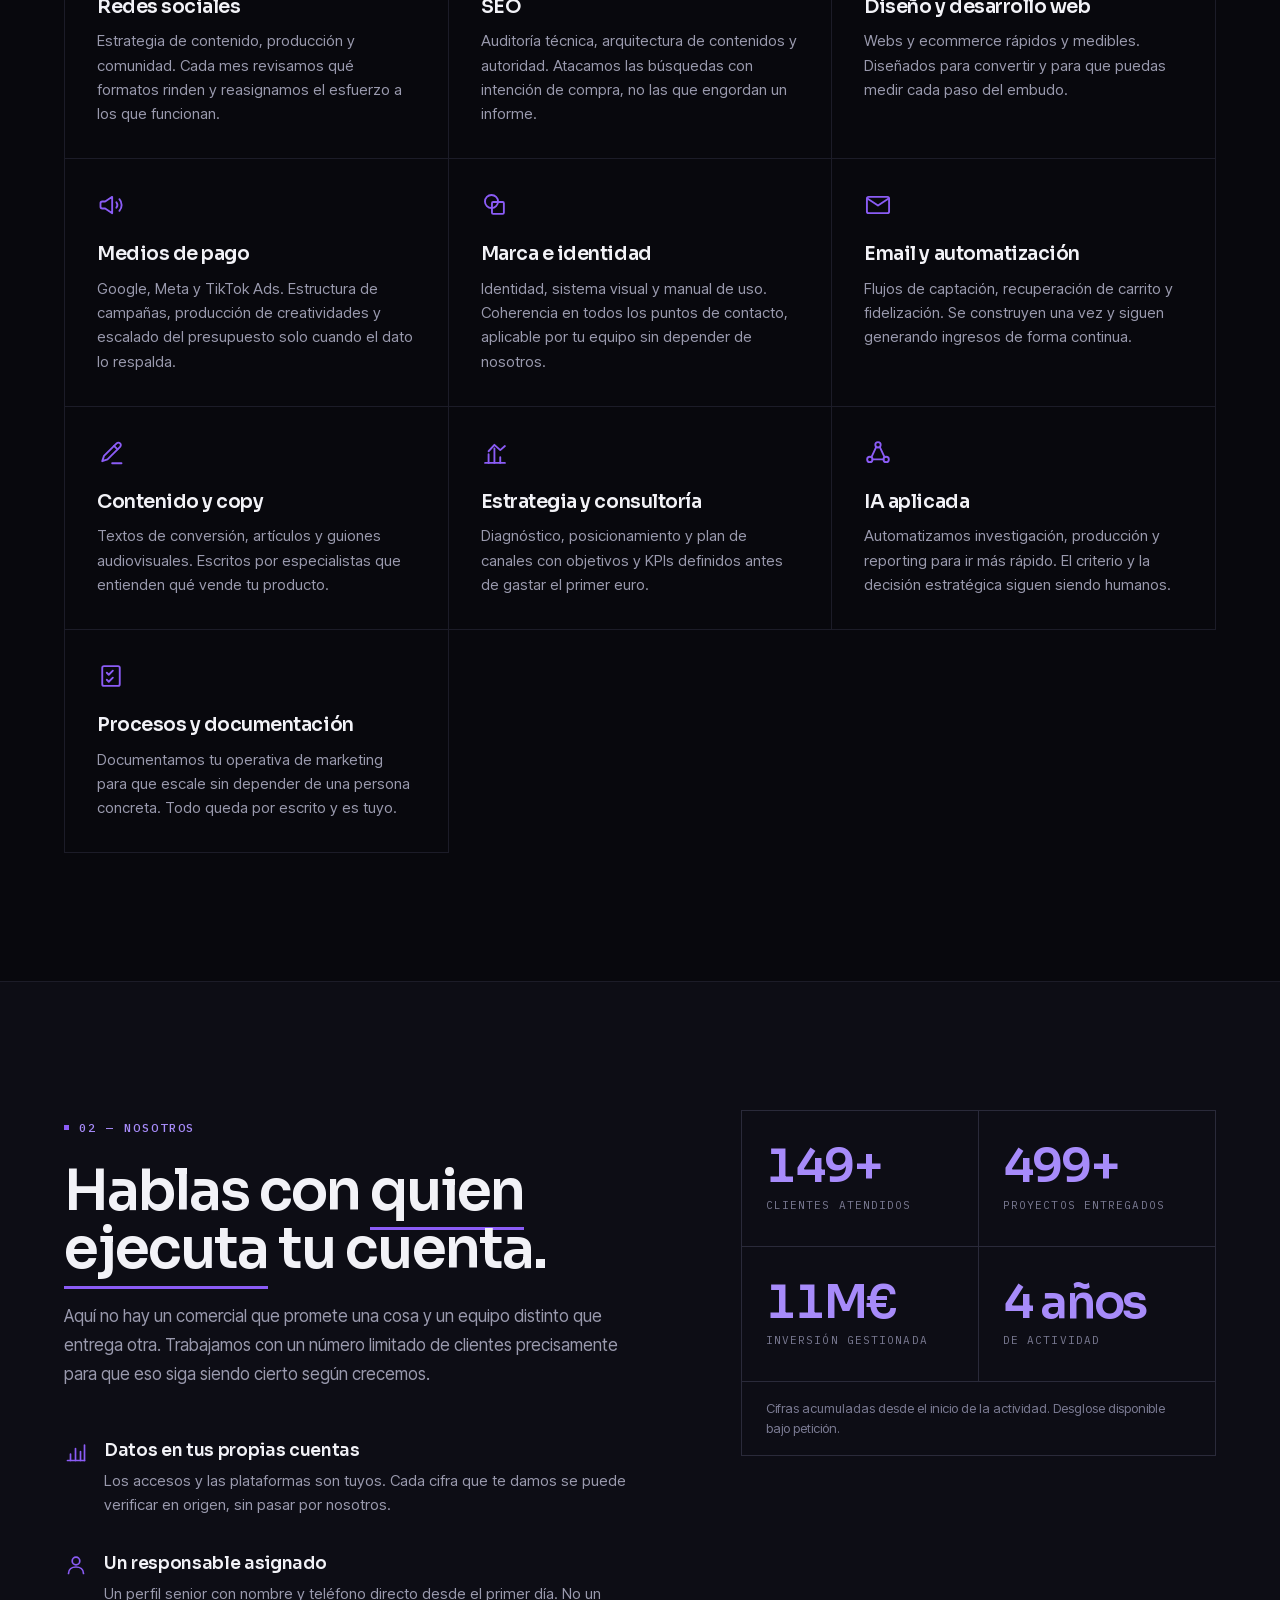
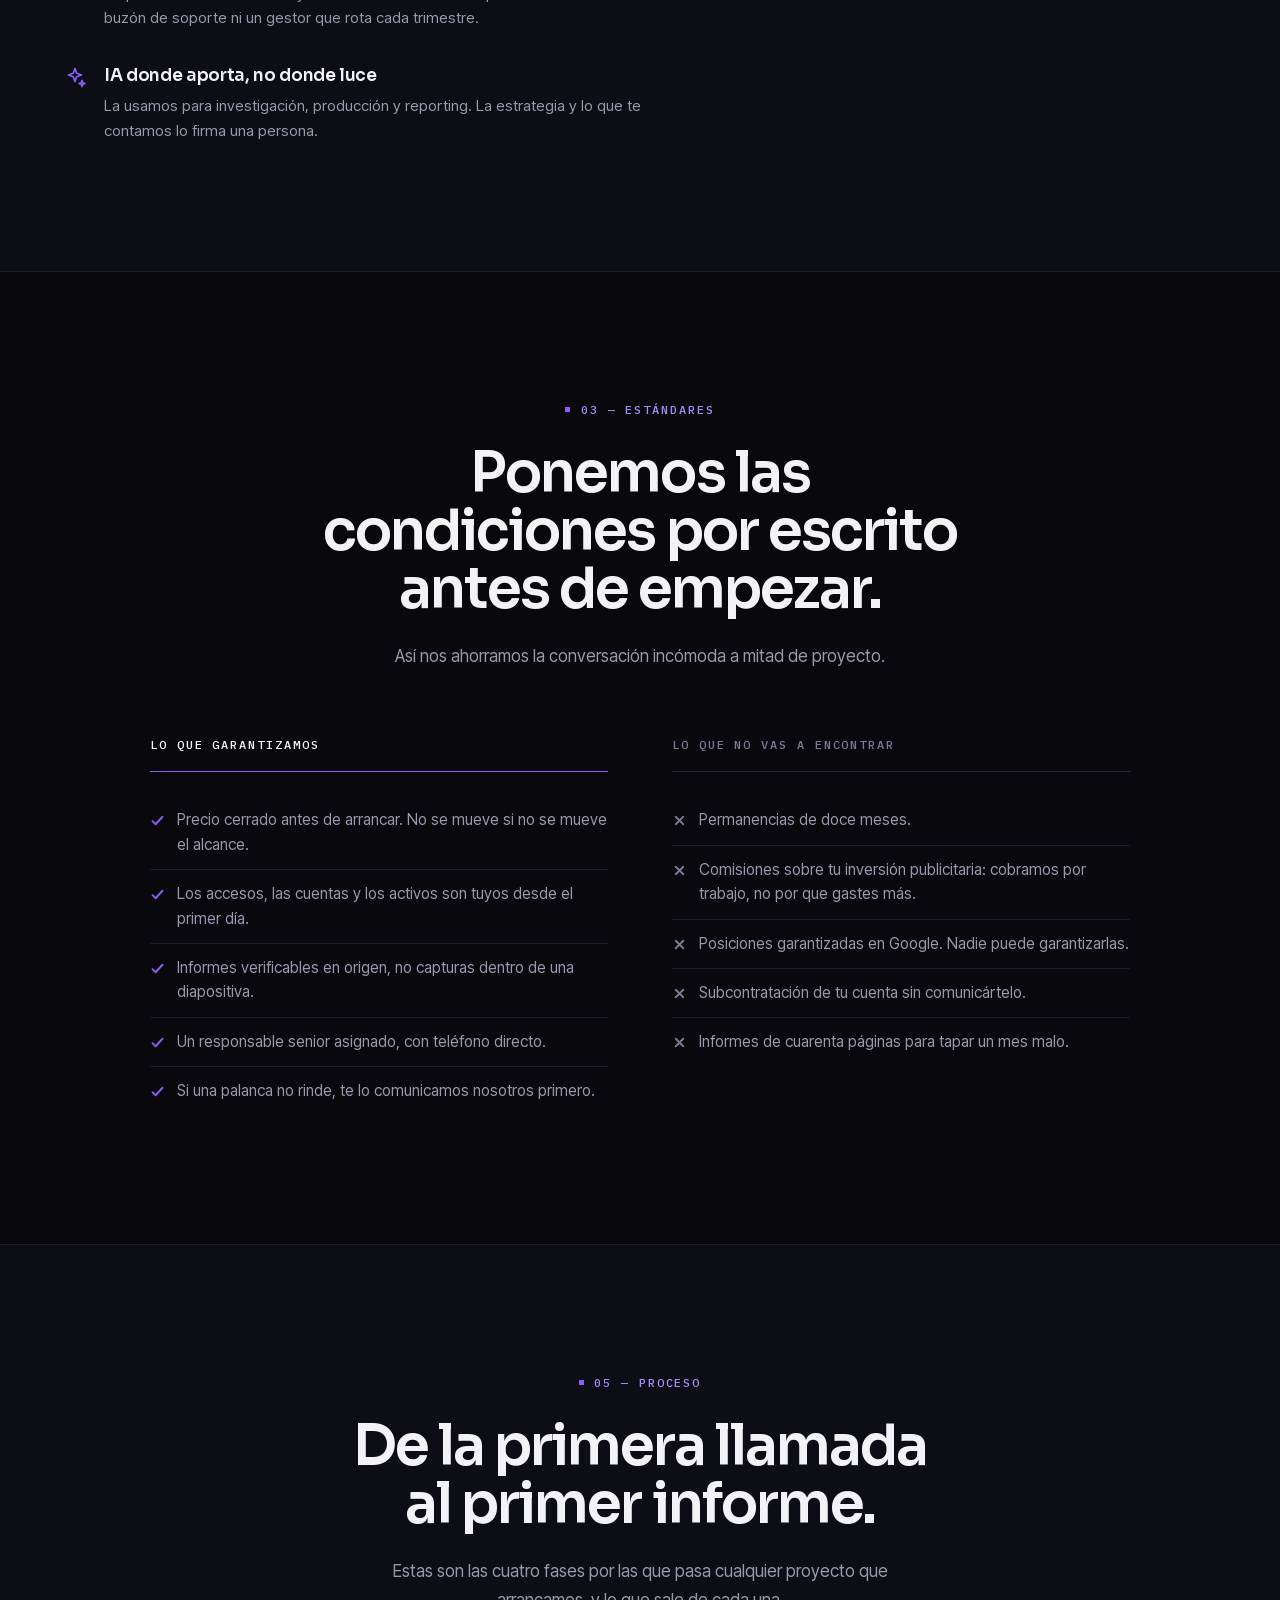
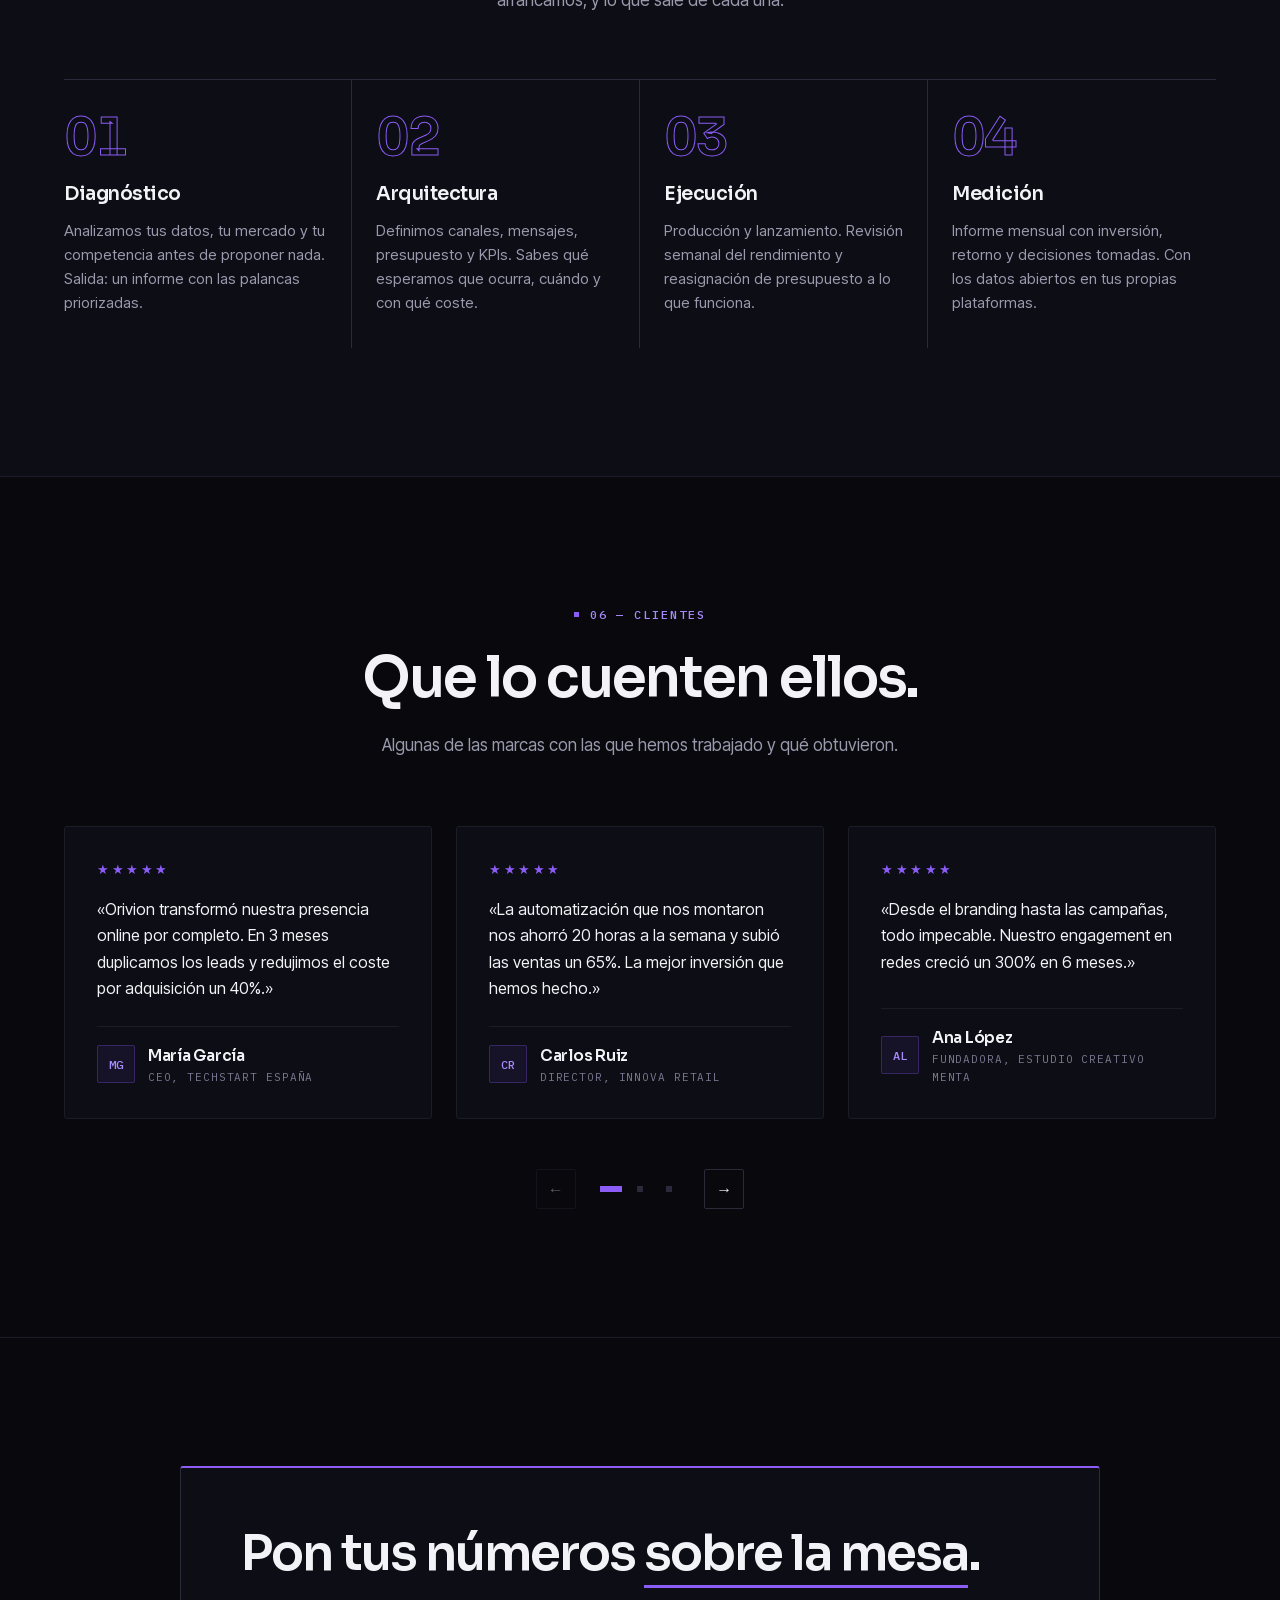
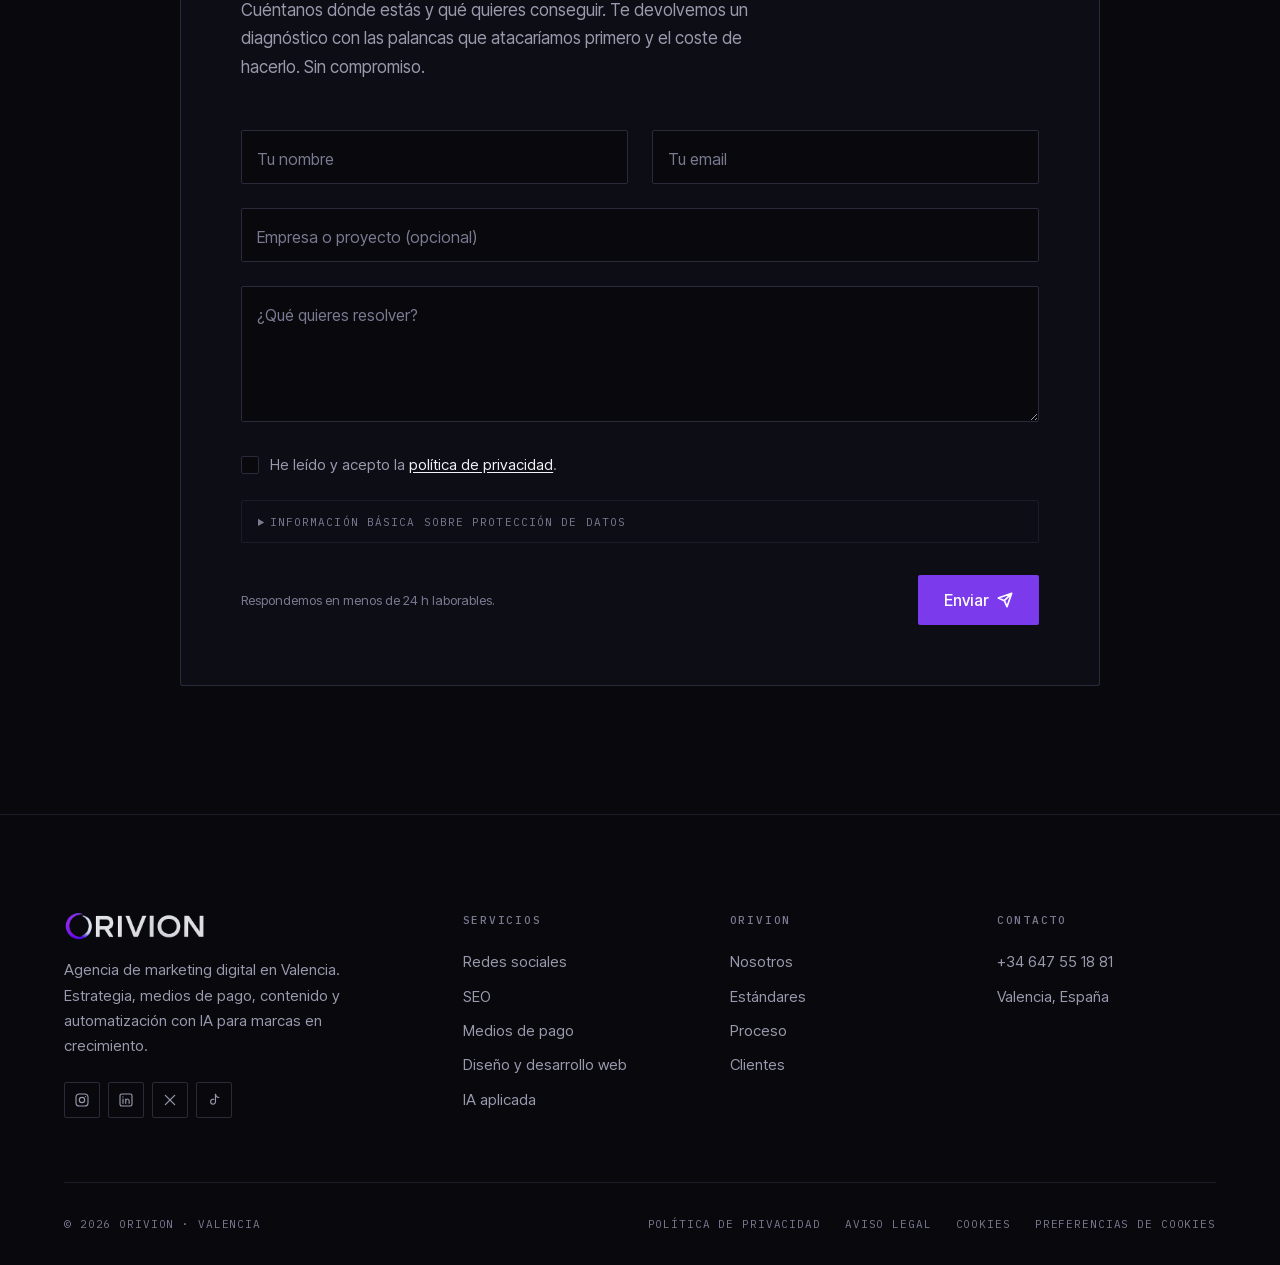
==== commit 845367a9: "copy: romper la cadencia repetida de los titulares Cinco de los seis titulares de seccion tenian exa" ====
--- a/index.html
+++ b/index.html
@@ -156,9 +156,9 @@
     <div class="container">
       <div class="services-header reveal">
         <div class="section-label mx-auto"><span class="dot"></span> 01 — Servicios</div>
-        <h2 class="section-title">Diez capacidades, un solo equipo.</h2>
+        <h2 class="section-title">Diez capacidades bajo un mismo equipo.</h2>
         <p class="section-subtitle">
-          Cubrimos la cadena completa: estrategia, ejecución y medición. Sin
+          Cubrimos la cadena completa —estrategia, ejecución y medición— sin
           derivar tu cuenta a terceros a mitad de proyecto.
         </p>
       </div>
@@ -253,12 +253,11 @@
       <div class="about-grid">
         <div class="about-content reveal-left">
           <div class="section-label"><span class="dot"></span> 02 — Nosotros</div>
-          <h2 class="section-title">Un equipo senior, <span class="mark">sin capas intermedias</span>.</h2>
+          <h2 class="section-title">Hablas con <span class="mark">quien ejecuta</span> tu cuenta.</h2>
           <p class="section-subtitle">
-            Hablas directamente con quien ejecuta tu cuenta. No hay un comercial
-            que promete una cosa y un equipo distinto que entrega otra.
-            Trabajamos con un número limitado de clientes para que eso siga
-            siendo cierto.
+            Aquí no hay un comercial que promete una cosa y un equipo distinto
+            que entrega otra. Trabajamos con un número limitado de clientes
+            precisamente para que eso siga siendo cierto según crecemos.
           </p>
 
           <div class="about-features">
@@ -327,9 +326,9 @@
     <div class="container">
       <div class="principles-header reveal">
         <div class="section-label mx-auto"><span class="dot"></span> 03 — Estándares</div>
-        <h2 class="section-title">Las condiciones, por escrito y antes de empezar.</h2>
+        <h2 class="section-title">Ponemos las condiciones por escrito antes de empezar.</h2>
         <p class="section-subtitle">
-          Así evitamos la conversación incómoda a mitad de proyecto.
+          Así nos ahorramos la conversación incómoda a mitad de proyecto.
         </p>
       </div>
 
@@ -372,8 +371,8 @@
     <div class="container">
       <div class="services-header reveal">
         <div class="section-label mx-auto"><span class="dot"></span> 04 — Equipo</div>
-        <h2 class="section-title">Quién va a llevar tu cuenta.</h2>
-        <p class="section-subtitle">Estas son las personas que van a trabajar en tu proyecto. Sin intermediarios.</p>
+        <h2 class="section-title">Las personas que hay detrás.</h2>
+        <p class="section-subtitle">Estas son las personas que van a trabajar en tu proyecto.</p>
       </div>
       <div class="team-grid">
         <div class="team-member reveal reveal-delay-1">
@@ -401,10 +400,10 @@
     <div class="container">
       <div class="process-header reveal">
         <div class="section-label mx-auto"><span class="dot"></span> 05 — Proceso</div>
-        <h2 class="section-title">Cuatro fases, ninguna de relleno.</h2>
+        <h2 class="section-title">De la primera llamada al primer informe.</h2>
         <p class="section-subtitle">
-          El recorrido de un proyecto con nosotros, desde la primera llamada
-          hasta el informe mensual.
+          Estas son las cuatro fases por las que pasa cualquier proyecto que
+          arrancamos, y lo que sale de cada una.
         </p>
       </div>
 
@@ -446,7 +445,7 @@
     <div class="container">
       <div class="testimonials-header reveal">
         <div class="section-label mx-auto"><span class="dot"></span> 06 — Clientes</div>
-        <h2 class="section-title">Lo dicen ellos, no nosotros.</h2>
+        <h2 class="section-title">Que lo cuenten ellos.</h2>
         <p class="section-subtitle">
           Algunas de las marcas con las que hemos trabajado y qué obtuvieron.
         </p>
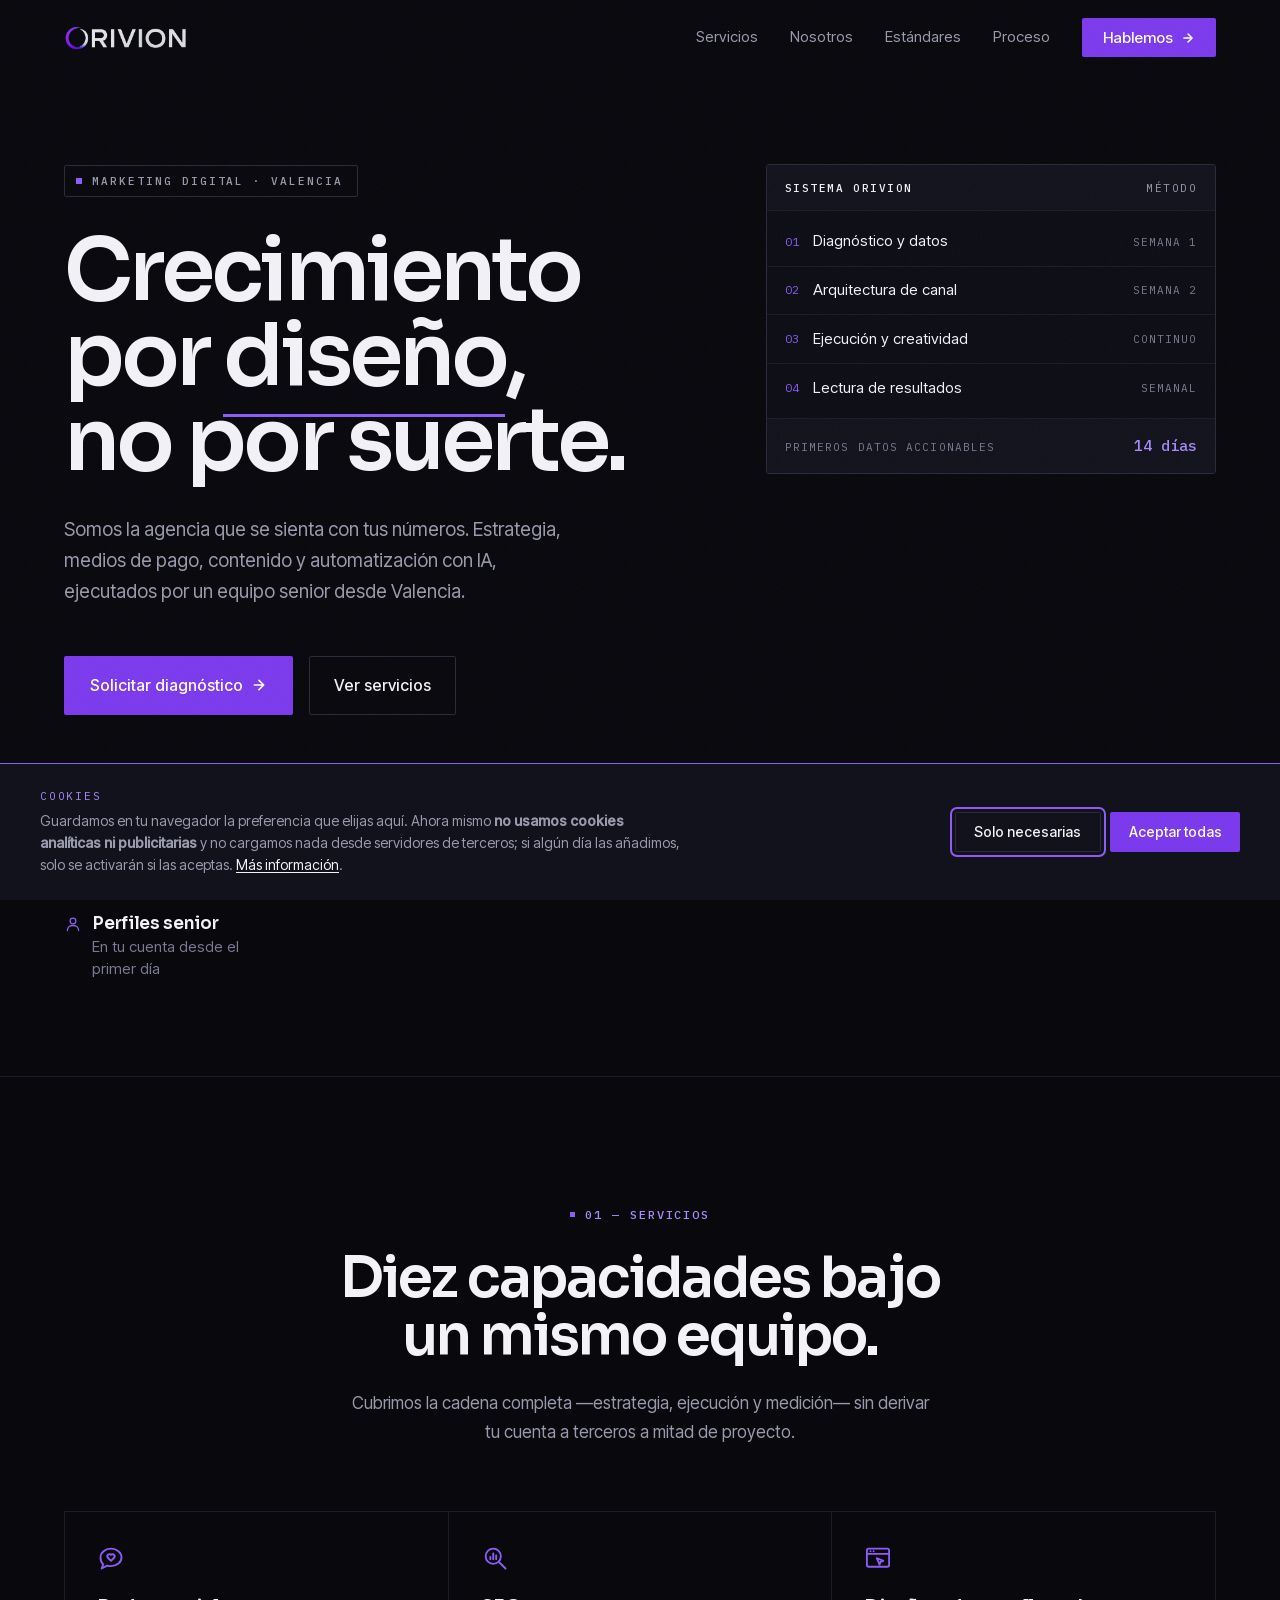
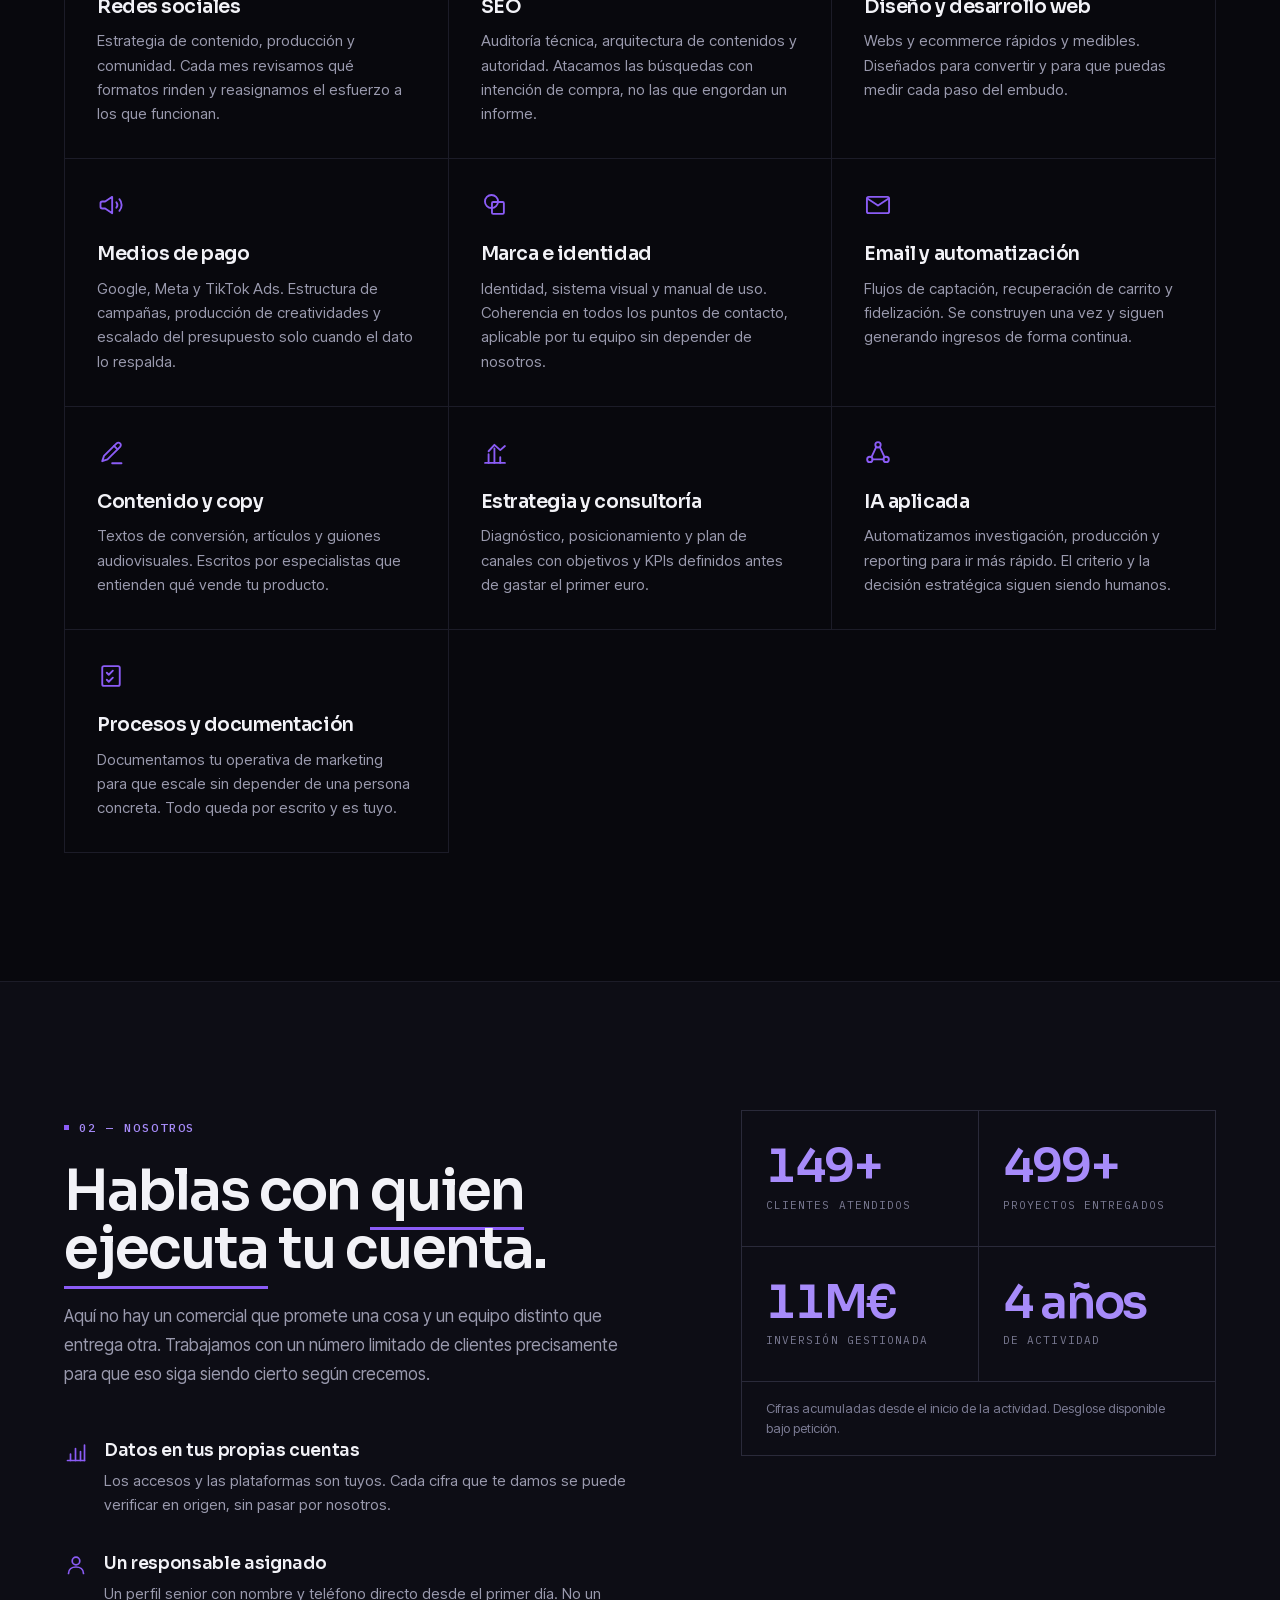
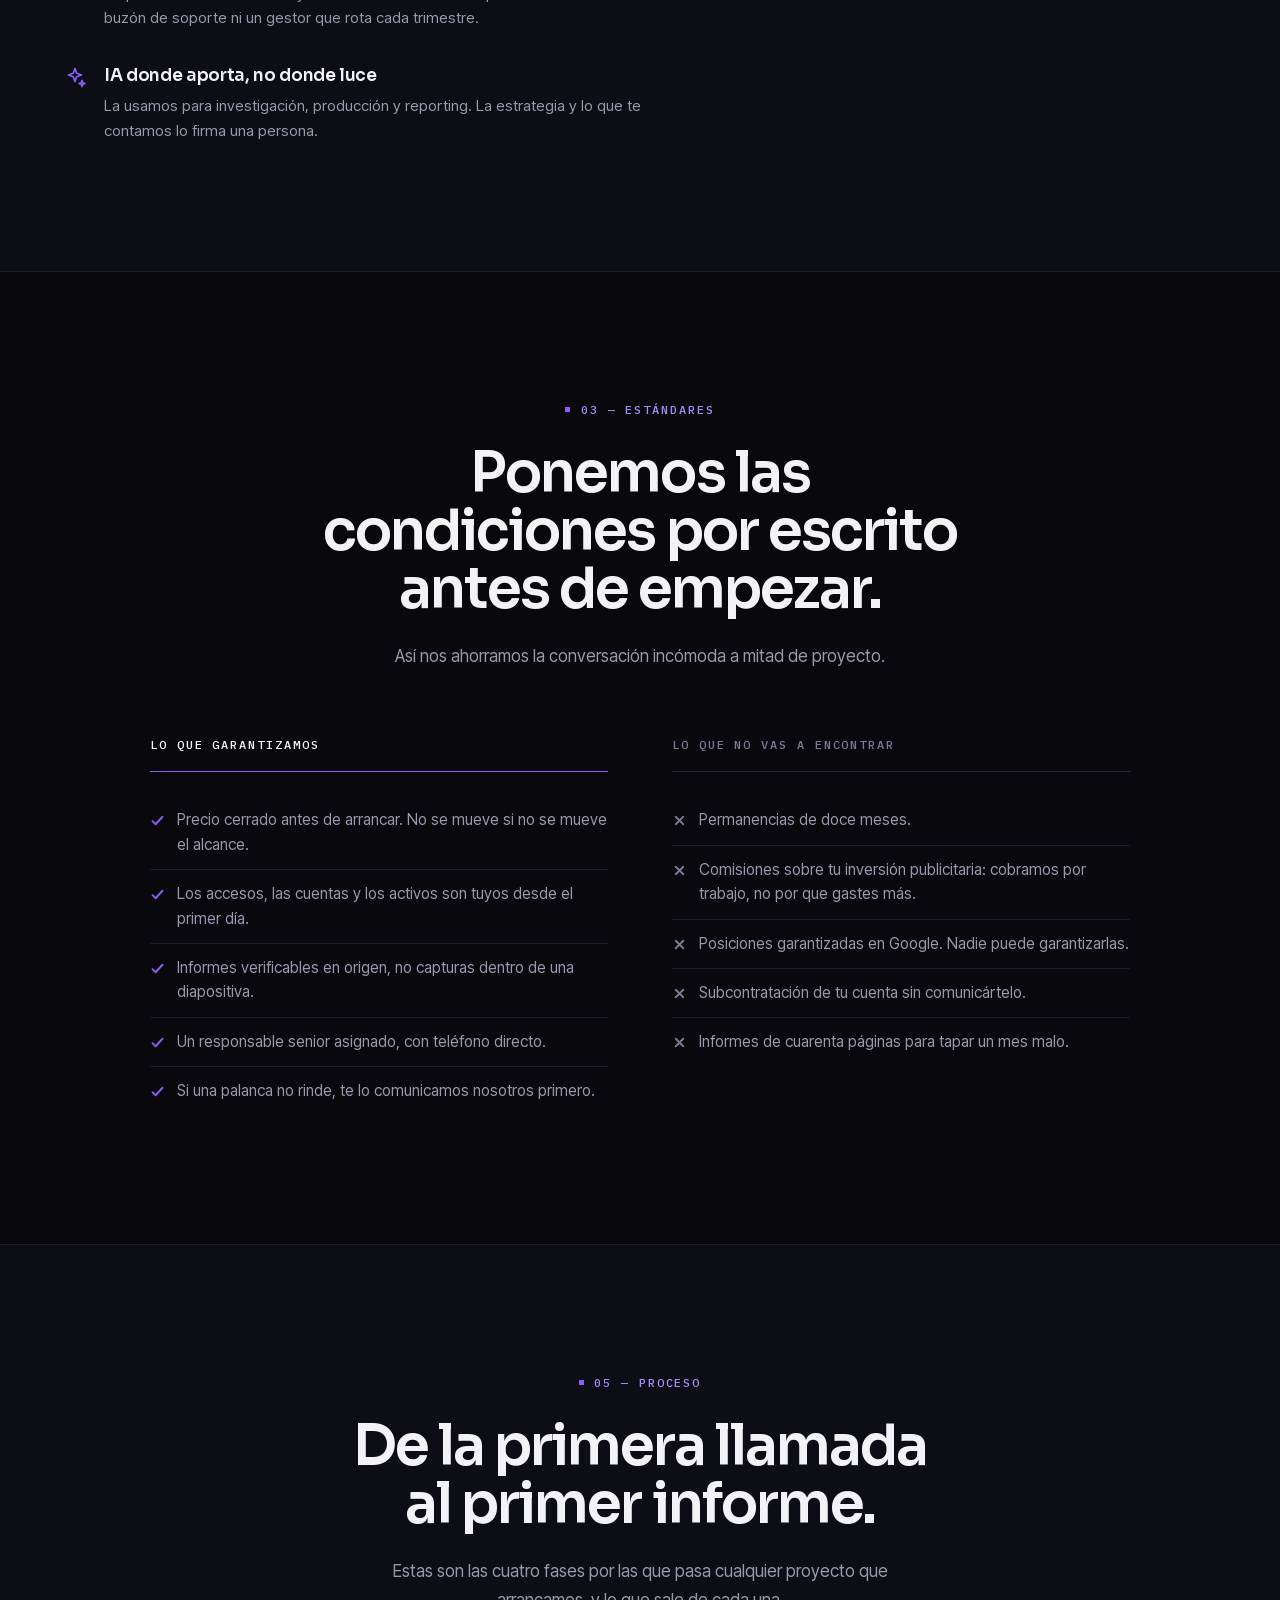
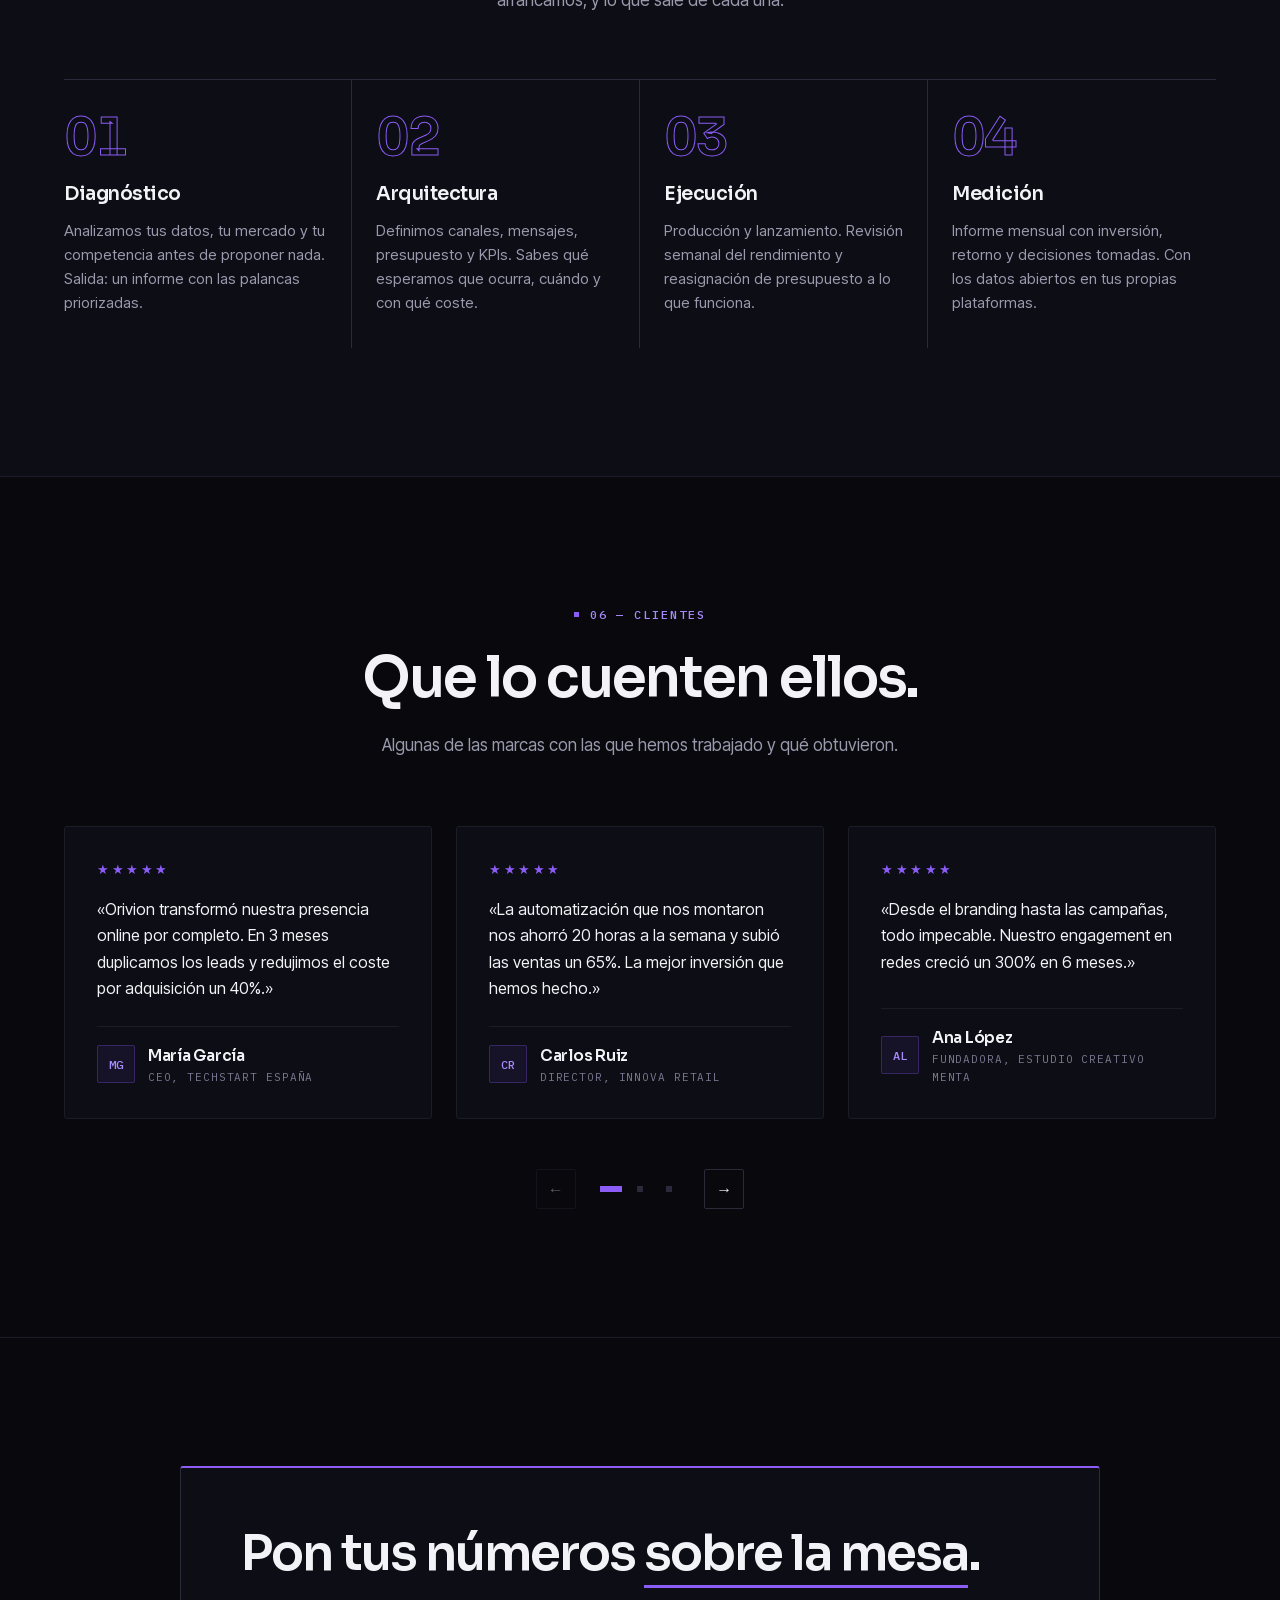
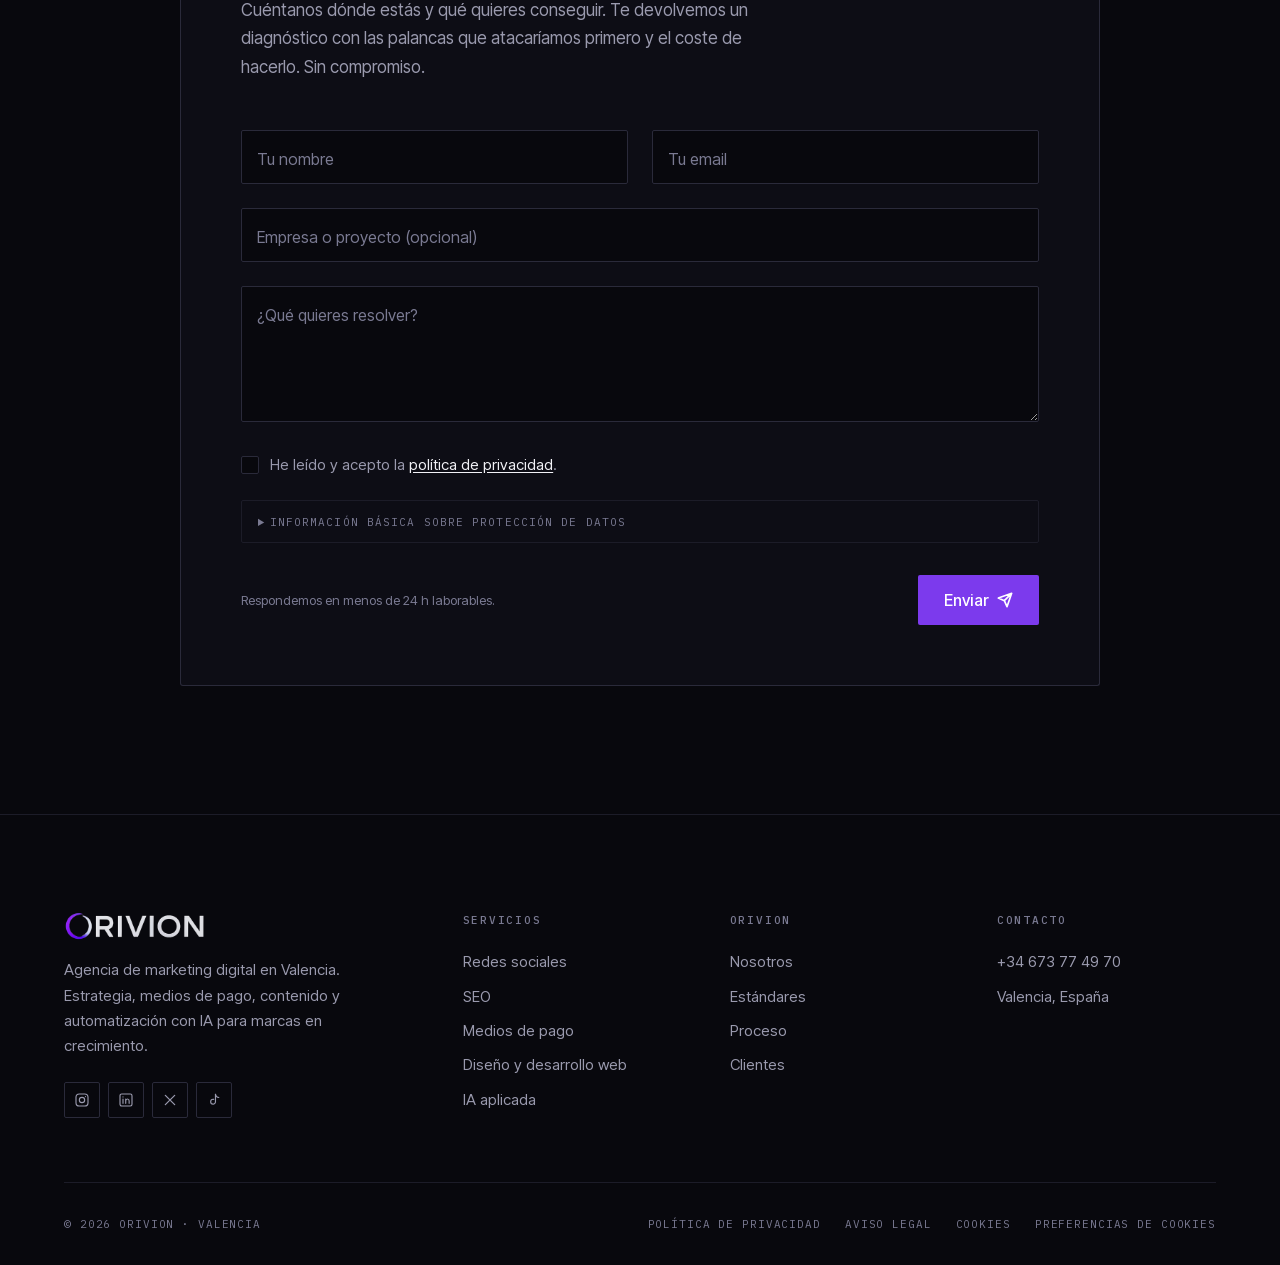
==== commit cf453542: "fix: actualizar el telefono de contacto Se sustituye el +34 647 55 18 81 por el +34 673 77 49 70 en " ====
--- a/index.html
+++ b/index.html
@@ -653,7 +653,7 @@
           <h4>Contacto</h4>
           <!-- Sin email todavía. Cuando exista hay que añadirlo aquí y, sobre
                todo, en el aviso legal: el art. 10.1.a de la LSSI lo exige. -->
-          <a href="tel:+34647551881">+34 647 55 18 81</a>
+          <a href="tel:+34673774970">+34 673 77 49 70</a>
           <span>Valencia, España</span>
         </div>
       </div>
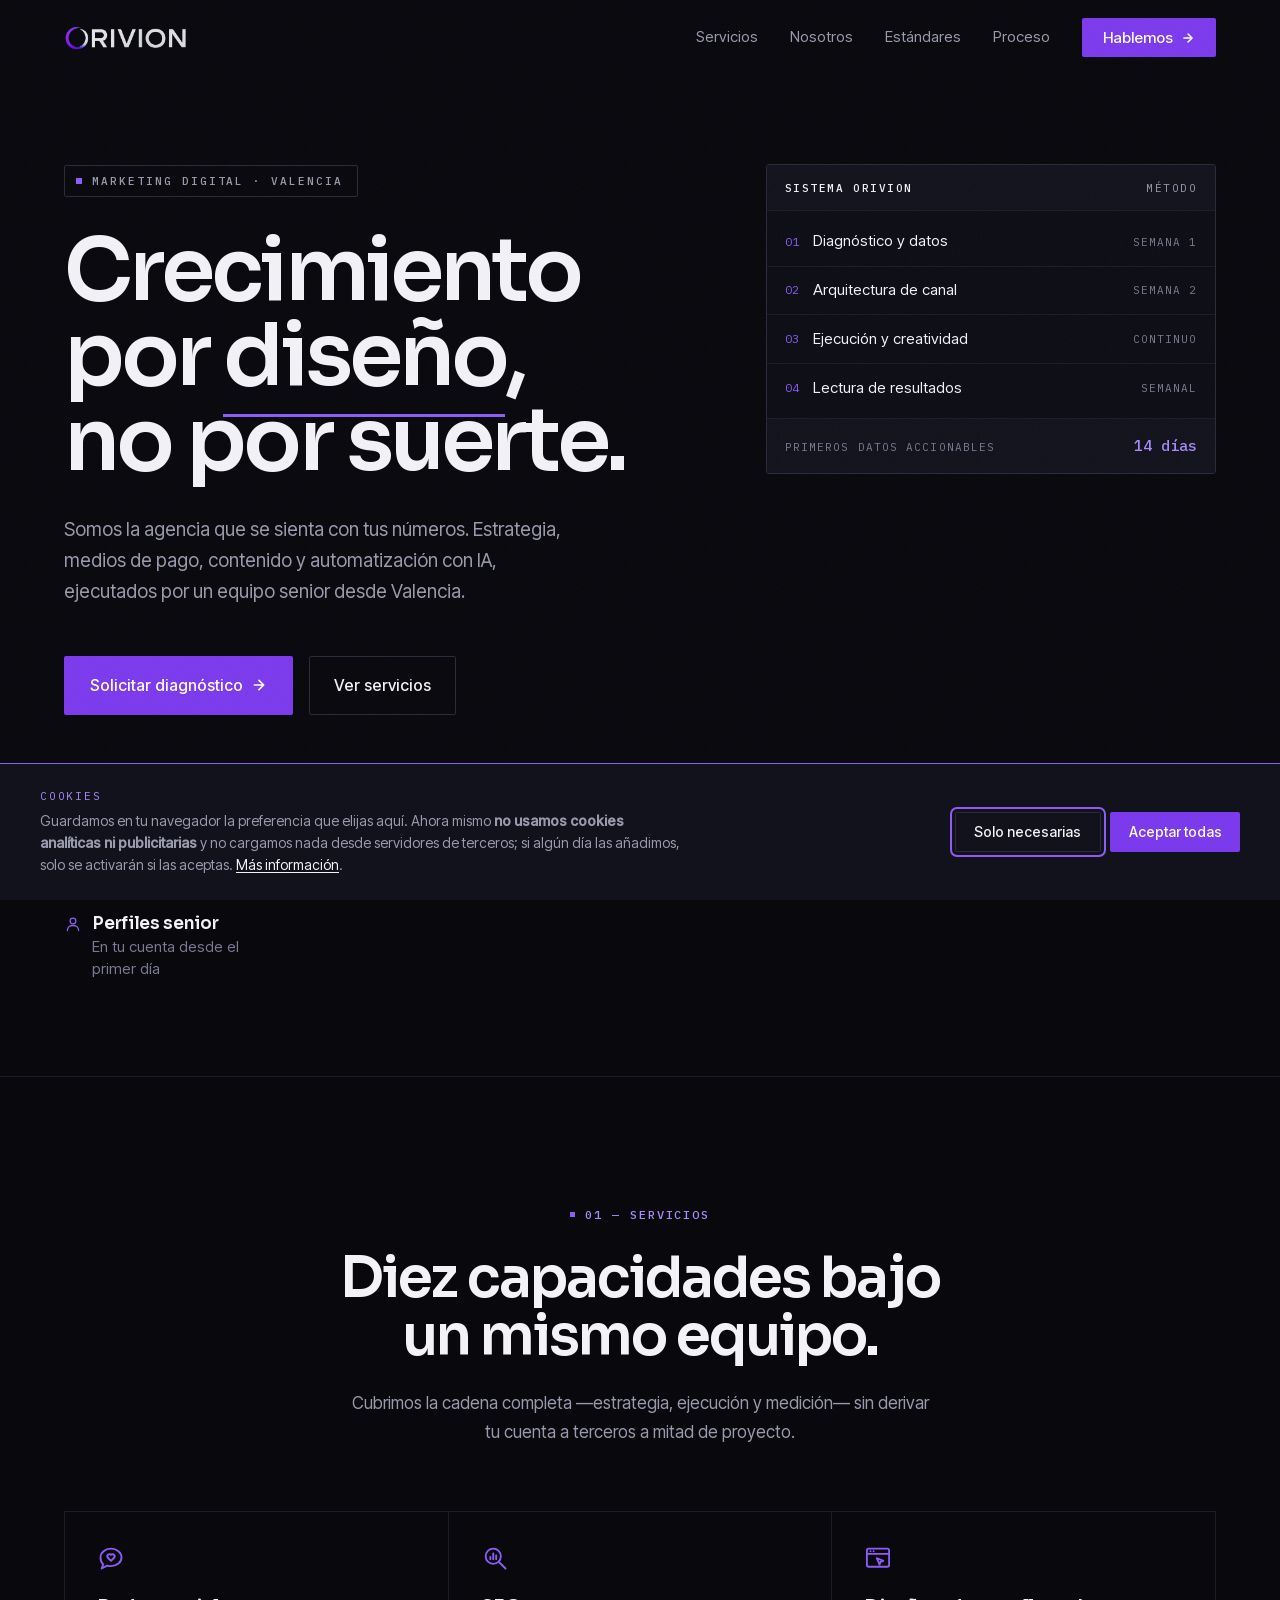
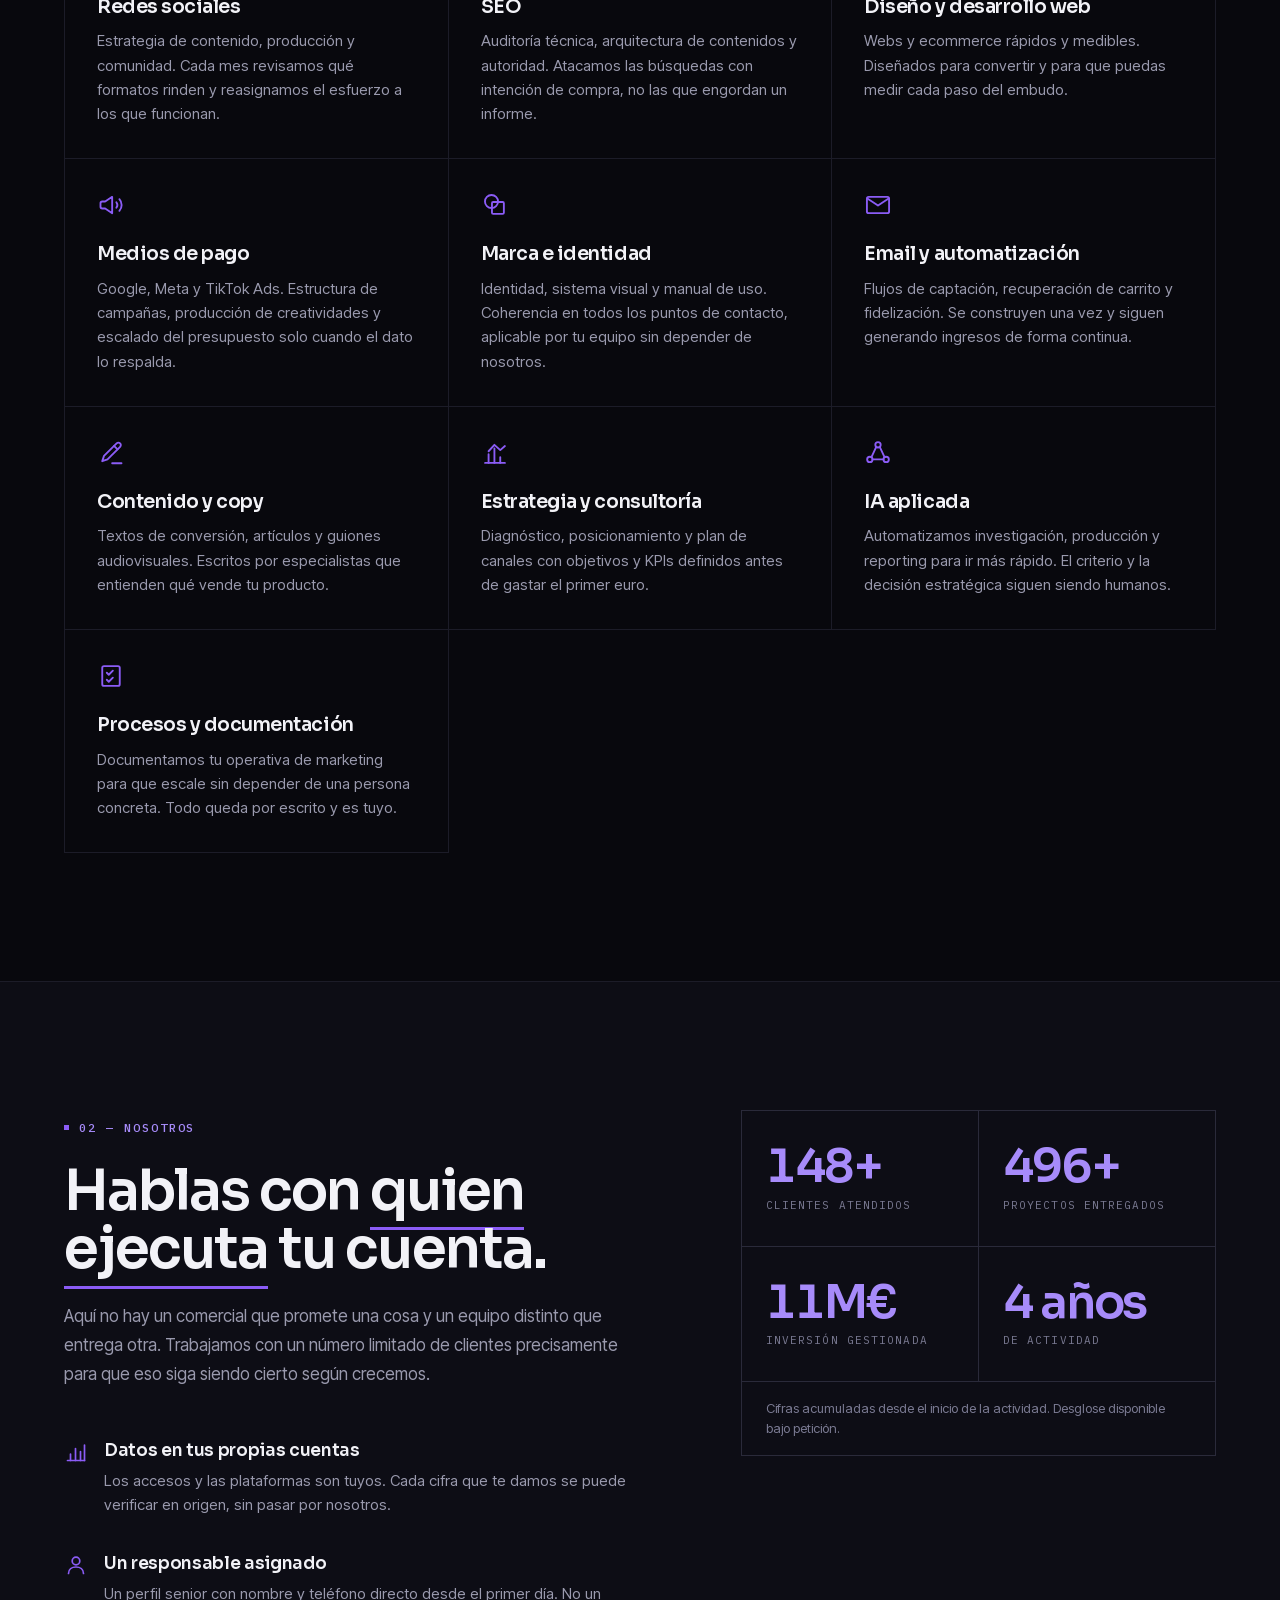
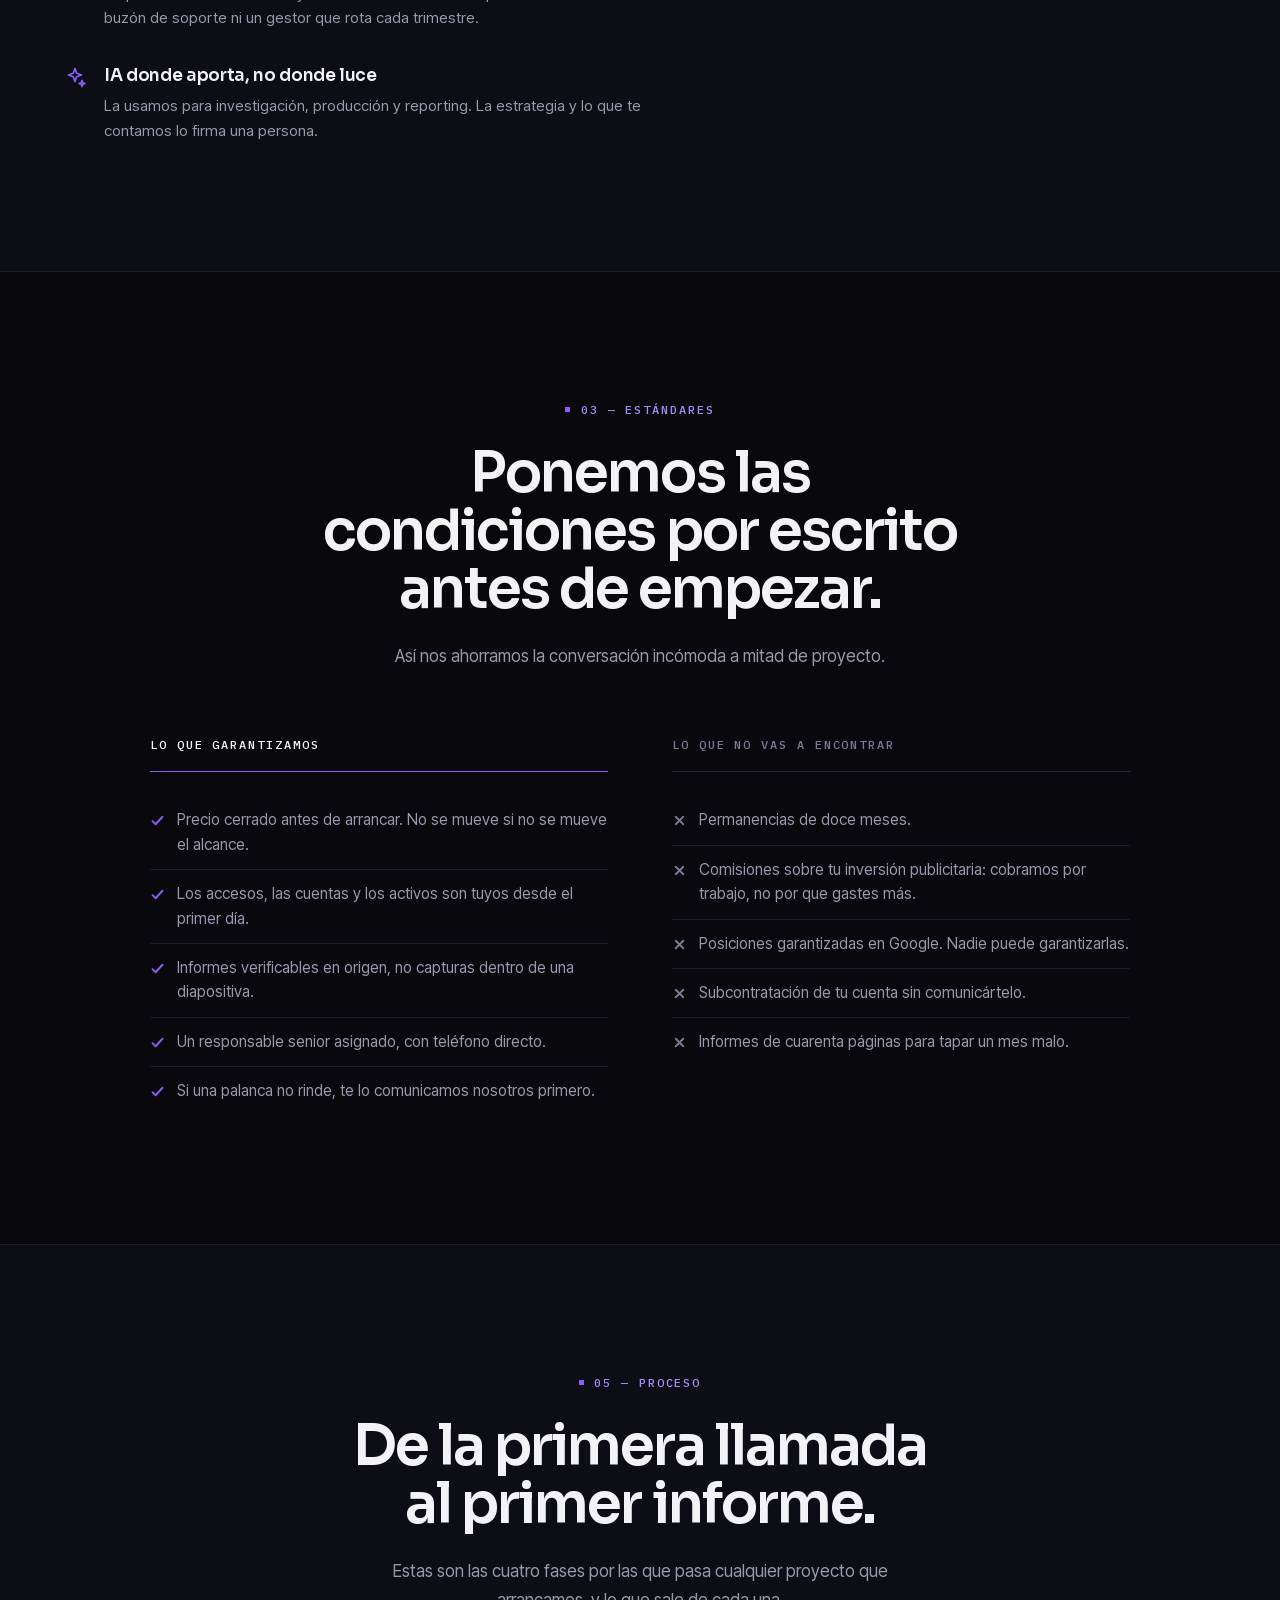
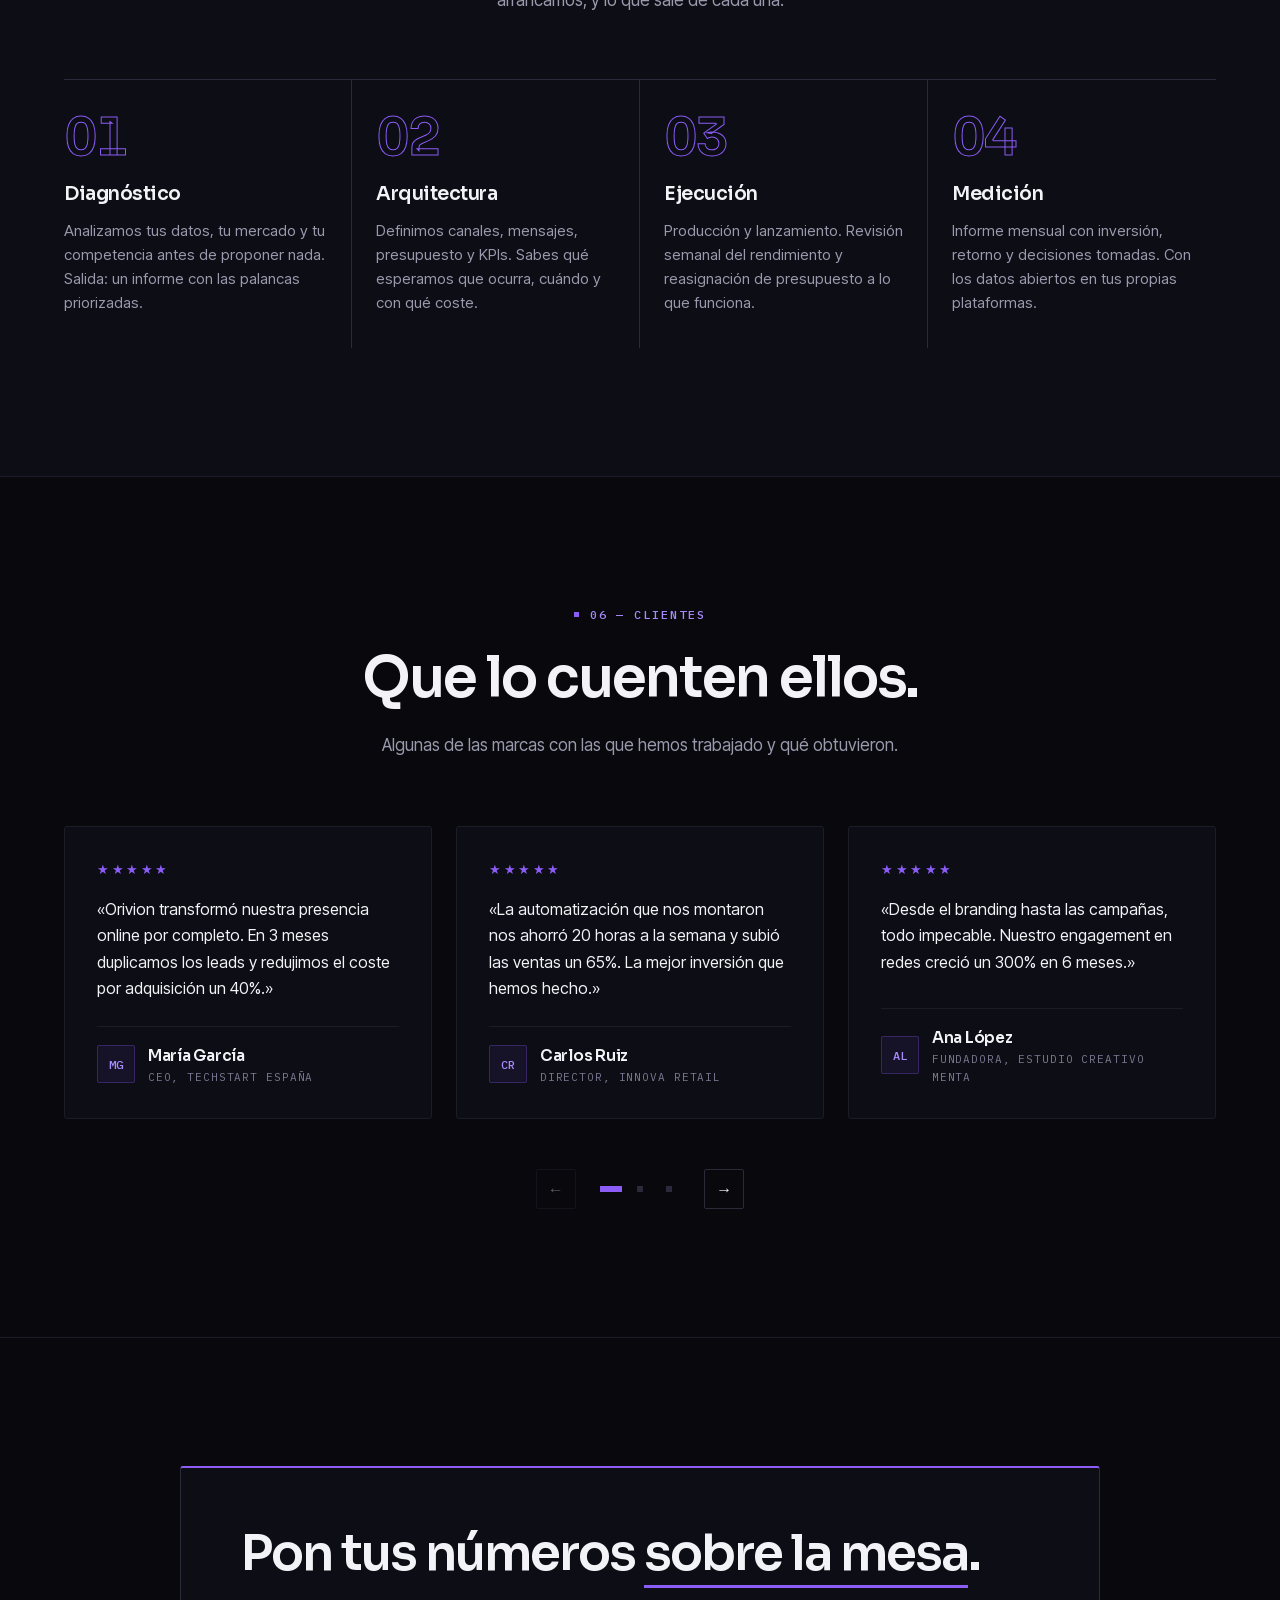
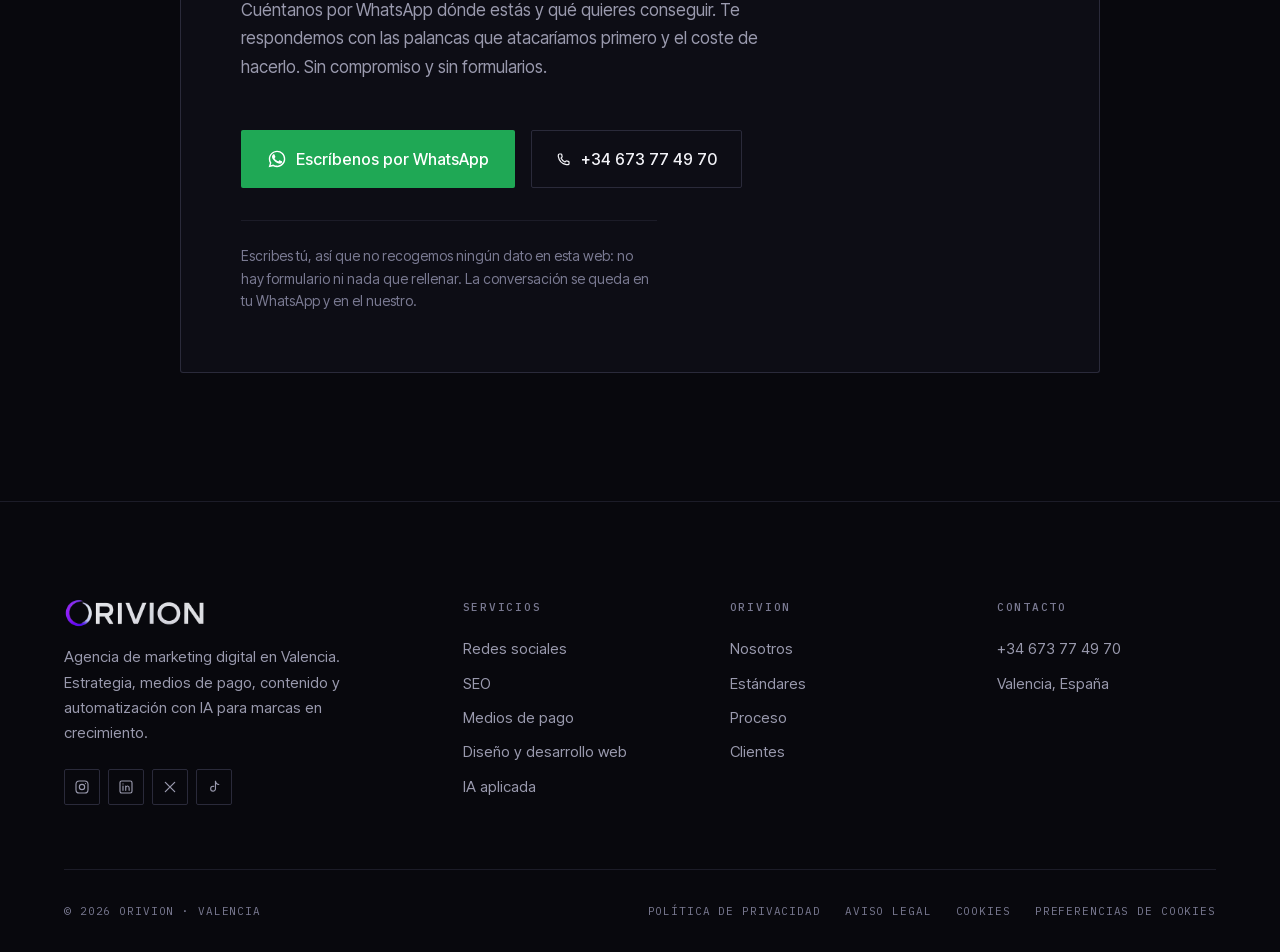
==== commit 574b159d: "feat: sustituir el formulario por un CTA a WhatsApp El formulario nunca llego a funcionar: apuntaba " ====
--- a/index.html
+++ b/index.html
@@ -533,69 +533,33 @@
       <div class="cta-card reveal-scale">
         <h2 class="cta-title">Pon tus números <span class="mark">sobre la mesa</span>.</h2>
         <p class="cta-subtitle">
-          Cuéntanos dónde estás y qué quieres conseguir. Te devolvemos un
-          diagnóstico con las palancas que atacaríamos primero y el coste de
-          hacerlo. Sin compromiso.
+          Cuéntanos por WhatsApp dónde estás y qué quieres conseguir. Te
+          respondemos con las palancas que atacaríamos primero y el coste de
+          hacerlo. Sin compromiso y sin formularios.
         </p>
 
-        <!-- TODO: cambia TU_ID_DE_FORMSPREE por tu identificador real o el
-             formulario no llegará a ningún sitio. -->
-        <form class="contact-form" id="contact-form" action="https://formspree.io/f/TU_ID_DE_FORMSPREE" method="POST">
-          <div class="form-row">
-            <div class="form-group">
-              <input type="text" name="name" id="name" placeholder=" " autocomplete="name" required>
-              <label for="name">Tu nombre</label>
-            </div>
-            <div class="form-group">
-              <input type="email" name="email" id="email" placeholder=" " autocomplete="email" required>
-              <label for="email">Tu email</label>
-            </div>
-          </div>
-          <div class="form-group">
-            <input type="text" name="company" id="company" placeholder=" " autocomplete="organization">
-            <label for="company">Empresa o proyecto (opcional)</label>
-          </div>
-          <div class="form-group">
-            <textarea name="message" id="message" rows="4" placeholder=" " required></textarea>
-            <label for="message">¿Qué quieres resolver?</label>
-          </div>
-
-          <!-- Casilla sin premarcar: el RGPD exige un acto afirmativo claro,
-               y un "al enviar aceptas" no lo es. -->
-          <label class="form-consent" for="consent">
-            <input type="checkbox" name="consent" id="consent" value="si" required>
-            <span>He leído y acepto la <a href="privacidad.html">política de privacidad</a>.</span>
-          </label>
-
-          <!-- Información básica en el propio punto de recogida, como pide la
-               AEPD. La capa detallada está en la política de privacidad. -->
-          <details class="form-info">
-            <summary>Información básica sobre protección de datos</summary>
-            <dl>
-              <dt>Responsable</dt>
-              <dd>Orivion.</dd>
-              <dt>Finalidad</dt>
-              <dd>Atender tu consulta y, si procede, enviarte una propuesta de servicios.</dd>
-              <dt>Legitimación</dt>
-              <dd>Tu consentimiento, prestado al marcar la casilla.</dd>
-              <dt>Destinatarios</dt>
-              <dd>Nuestros proveedores de formulario y alojamiento, como encargados del tratamiento. No se ceden datos a terceros salvo obligación legal.</dd>
-              <dt>Derechos</dt>
-              <dd>Acceder, rectificar y suprimir tus datos, además del resto de derechos que se detallan en la <a href="privacidad.html">política de privacidad</a>.</dd>
-            </dl>
-          </details>
-
-          <div class="form-footer">
-            <p class="form-legal">
-              Respondemos en menos de 24 h laborables.
-            </p>
-            <button type="submit" class="btn-primary" id="submit-btn">
-              Enviar
-              <svg width="16" height="16" viewBox="0 0 24 24" fill="none" stroke="currentColor" stroke-width="2.5" stroke-linecap="round" stroke-linejoin="round" aria-hidden="true"><path d="M22 2L11 13M22 2l-7 20-4-9-9-4 20-7z"/></svg>
-            </button>
-          </div>
-          <div class="form-status" id="form-status" role="status" aria-live="polite"></div>
-        </form>
+        <div class="cta-actions">
+          <!-- wa.me abre el chat directo con el mensaje ya escrito, tanto en la
+               app de móvil como en WhatsApp Web. -->
+          <a class="btn-whatsapp"
+             href="https://wa.me/34673774970?text=Hola%2C%20os%20escribo%20desde%20la%20web%20de%20Orivion.%20Me%20gustar%C3%ADa%20que%20me%20contarais%20c%C3%B3mo%20trabaj%C3%A1is."
+             target="_blank" rel="noopener"
+             id="cta-whatsapp">
+            <svg viewBox="0 0 24 24" fill="currentColor" aria-hidden="true"><path d="M17.5 14.4c-.3-.15-1.77-.87-2.04-.97-.27-.1-.47-.15-.67.15-.2.3-.77.97-.94 1.17-.17.2-.35.22-.65.07-.3-.15-1.26-.46-2.4-1.48-.89-.79-1.49-1.77-1.66-2.07-.17-.3-.02-.46.13-.61.14-.14.3-.35.45-.53.15-.18.2-.3.3-.5.1-.2.05-.38-.02-.53-.08-.15-.67-1.62-.92-2.22-.24-.58-.49-.5-.67-.51h-.57c-.2 0-.52.07-.8.38-.27.3-1.04 1.02-1.04 2.49s1.07 2.88 1.22 3.08c.15.2 2.1 3.2 5.08 4.49.71.3 1.26.49 1.7.63.71.22 1.36.19 1.87.12.57-.09 1.77-.72 2.02-1.42.25-.7.25-1.3.17-1.42-.07-.13-.27-.2-.57-.35Z"/><path d="M12.04 2C6.6 2 2.17 6.43 2.17 11.87c0 1.74.46 3.44 1.32 4.94L2 22l5.34-1.4a9.83 9.83 0 0 0 4.7 1.2h.01c5.44 0 9.87-4.43 9.87-9.87 0-2.64-1.03-5.12-2.9-6.99A9.8 9.8 0 0 0 12.05 2Zm0 17.94h-.01a8.2 8.2 0 0 1-4.17-1.14l-.3-.18-3.1.81.83-3.02-.2-.31a8.16 8.16 0 0 1-1.25-4.36c0-4.52 3.68-8.2 8.2-8.2a8.15 8.15 0 0 1 8.2 8.21c0 4.52-3.68 8.2-8.2 8.2Z"/></svg>
+            Escríbenos por WhatsApp
+          </a>
+
+          <a class="btn-secondary" href="tel:+34673774970" id="cta-telefono">
+            <svg width="16" height="16" viewBox="0 0 24 24" fill="none" stroke="currentColor" stroke-width="1.8" stroke-linecap="round" stroke-linejoin="round" aria-hidden="true"><path d="M15.5 20.5A15 15 0 0 1 3.5 8.5V6a1.5 1.5 0 0 1 1.5-1.5h2.6a1 1 0 0 1 1 .8l.6 3a1 1 0 0 1-.4 1L7.5 10.6a12 12 0 0 0 5.9 5.9l1.3-1.3a1 1 0 0 1 1-.3l3 .6a1 1 0 0 1 .8 1V19a1.5 1.5 0 0 1-1.5 1.5Z"/></svg>
+            +34 673 77 49 70
+          </a>
+        </div>
+
+        <p class="cta-nota">
+          Escribes tú, así que no recogemos ningún dato en esta web: no hay
+          formulario ni nada que rellenar. La conversación se queda en tu
+          WhatsApp y en el nuestro.
+        </p>
       </div>
     </div>
   </section>
--- a/styles.css
+++ b/styles.css
@@ -1048,203 +1048,45 @@
   margin-bottom: var(--space-2xl);
 }
 
-/* --- Formulario --- */
-.contact-form {
-  display: flex;
-  flex-direction: column;
-  gap: var(--space-lg);
-}
-
-.form-row {
-  display: grid;
-  grid-template-columns: 1fr 1fr;
-  gap: var(--space-lg);
-}
-
-.form-group { position: relative; }
-
-.form-group input,
-.form-group textarea {
-  width: 100%;
-  padding: 1.4rem 1rem 0.6rem;
-  background: var(--bg);
-  border: 1px solid var(--line-strong);
-  border-radius: var(--radius-sm);
-  color: var(--text-primary);
+/* --- Llamada a la accion: WhatsApp --- */
+.cta-actions {
+  display: flex;
+  flex-wrap: wrap;
+  gap: var(--space-md);
+  margin-bottom: var(--space-xl);
+}
+
+/* Verde de WhatsApp, la unica excepcion al violeta en toda la web: en un
+   boton de mensajeria el color de la app es lo que lo hace reconocible. */
+.btn-whatsapp {
+  display: inline-flex;
+  align-items: center;
+  gap: 0.6rem;
+  padding: 0.95rem 1.6rem;
+  background: #1FA855;
+  color: #fff;
   font-family: var(--font-body);
   font-size: 1rem;
-  transition: border-color var(--transition-fast);
-}
-
-.form-group textarea {
-  resize: vertical;
-  min-height: 120px;
+  font-weight: 500;
+  border-radius: var(--radius-sm);
+  transition: background var(--transition-fast);
+}
+
+.btn-whatsapp:hover { background: #17843F; }
+
+.btn-whatsapp svg {
+  width: 20px;
+  height: 20px;
+  flex-shrink: 0;
+}
+
+.cta-nota {
+  font-size: 0.875rem;
   line-height: 1.6;
-}
-
-.form-group input:hover,
-.form-group textarea:hover { border-color: #38384A; }
-
-.form-group input:focus,
-.form-group textarea:focus {
-  outline: none;
-  border-color: var(--violet);
-}
-
-.form-group label {
-  position: absolute;
-  left: 1rem;
-  top: 1.05rem;
-  font-size: 1rem;
   color: var(--text-tertiary);
-  pointer-events: none;
-  transition: transform var(--transition-fast), font-size var(--transition-fast), color var(--transition-fast);
-  transform-origin: left top;
-}
-
-.form-group input:focus + label,
-.form-group input:not(:placeholder-shown) + label,
-.form-group textarea:focus + label,
-.form-group textarea:not(:placeholder-shown) + label {
-  transform: translateY(-0.72rem) scale(0.7);
-  color: var(--violet-bright);
-  font-family: var(--font-mono);
-  letter-spacing: 0.08em;
-  text-transform: uppercase;
-}
-
-/* --- Consentimiento e información básica --- */
-.form-consent {
-  display: flex;
-  align-items: flex-start;
-  gap: 0.7rem;
-  font-size: 0.9375rem;
-  line-height: 1.5;
-  color: var(--text-secondary);
-  cursor: pointer;
-}
-
-.form-consent input {
-  appearance: none;
-  -webkit-appearance: none;
-  flex-shrink: 0;
-  width: 18px;
-  height: 18px;
-  margin-top: 2px;
-  border: 1px solid var(--line-strong);
-  border-radius: var(--radius-sm);
-  background: var(--bg);
-  cursor: pointer;
-  transition: border-color var(--transition-fast), background var(--transition-fast);
-}
-
-.form-consent input:hover { border-color: var(--violet); }
-
-.form-consent input:checked {
-  background: var(--violet-deep);
-  border-color: var(--violet-deep);
-  background-image: url("data:image/svg+xml,%3Csvg xmlns='http://www.w3.org/2000/svg' viewBox='0 0 24 24' fill='none' stroke='%23fff' stroke-width='3.4' stroke-linecap='round' stroke-linejoin='round'%3E%3Cpath d='M5 13l4.5 4.5L19 7'/%3E%3C/svg%3E");
-  background-size: 13px;
-  background-repeat: no-repeat;
-  background-position: center;
-}
-
-.form-consent a {
-  color: var(--text-primary);
-  text-decoration: underline;
-  text-underline-offset: 2px;
-}
-
-.form-consent a:hover { color: var(--violet-bright); }
-
-.form-info {
-  border: 1px solid var(--line);
-  border-radius: var(--radius-sm);
-  padding: 0.7rem 1rem;
-}
-
-.form-info summary {
-  font-family: var(--font-mono);
-  font-size: 0.6875rem;
-  letter-spacing: 0.1em;
-  text-transform: uppercase;
-  color: var(--text-tertiary);
-  cursor: pointer;
-}
-
-.form-info summary:hover { color: var(--violet-bright); }
-
-.form-info dl {
-  display: grid;
-  grid-template-columns: minmax(6rem, auto) 1fr;
-  gap: 0.45rem 1rem;
-  margin-top: var(--space-md);
-  padding-top: var(--space-md);
+  max-width: 52ch;
+  padding-top: var(--space-lg);
   border-top: 1px solid var(--line);
-  font-size: 0.8125rem;
-  line-height: 1.55;
-}
-
-.form-info dt {
-  font-family: var(--font-mono);
-  font-size: 0.6875rem;
-  letter-spacing: 0.08em;
-  text-transform: uppercase;
-  color: var(--violet-bright);
-  padding-top: 0.15rem;
-}
-
-.form-info dd { color: var(--text-secondary); }
-
-.form-info a {
-  color: var(--text-primary);
-  text-decoration: underline;
-  text-underline-offset: 2px;
-}
-
-.form-footer {
-  display: flex;
-  flex-wrap: wrap;
-  align-items: center;
-  justify-content: space-between;
-  gap: var(--space-lg);
-  margin-top: var(--space-sm);
-}
-
-.form-legal {
-  font-size: 0.8125rem;
-  line-height: 1.55;
-  color: var(--text-tertiary);
-  max-width: 40ch;
-}
-
-.form-legal a {
-  color: var(--text-secondary);
-  text-decoration: underline;
-  text-underline-offset: 2px;
-}
-
-.form-legal a:hover { color: var(--violet-bright); }
-
-.form-status {
-  font-size: 0.9375rem;
-  padding: 0.8rem 1rem;
-  border-radius: var(--radius-sm);
-  display: none;
-}
-
-.form-status.visible { display: block; }
-
-.form-status.success {
-  background: rgba(74, 222, 128, 0.08);
-  border: 1px solid rgba(74, 222, 128, 0.3);
-  color: #86EFAC;
-}
-
-.form-status.error {
-  background: rgba(248, 113, 113, 0.08);
-  border: 1px solid rgba(248, 113, 113, 0.32);
-  color: #FCA5A5;
 }
 
 /* ============================================
@@ -1645,13 +1487,8 @@
 
   .testimonial-card { flex: 0 0 100%; }
 
-  .form-row { grid-template-columns: 1fr; }
-
-  .form-info dl { grid-template-columns: 1fr; gap: 0.15rem; }
-  .form-info dd { margin-bottom: 0.6rem; }
-
-  .form-footer { flex-direction: column; align-items: stretch; }
-  .form-footer .btn-primary { justify-content: center; }
+  .cta-actions { flex-direction: column; align-items: stretch; }
+  .cta-actions > a { justify-content: center; }
 
   .footer-grid { grid-template-columns: 1fr; gap: var(--space-xl); }
 
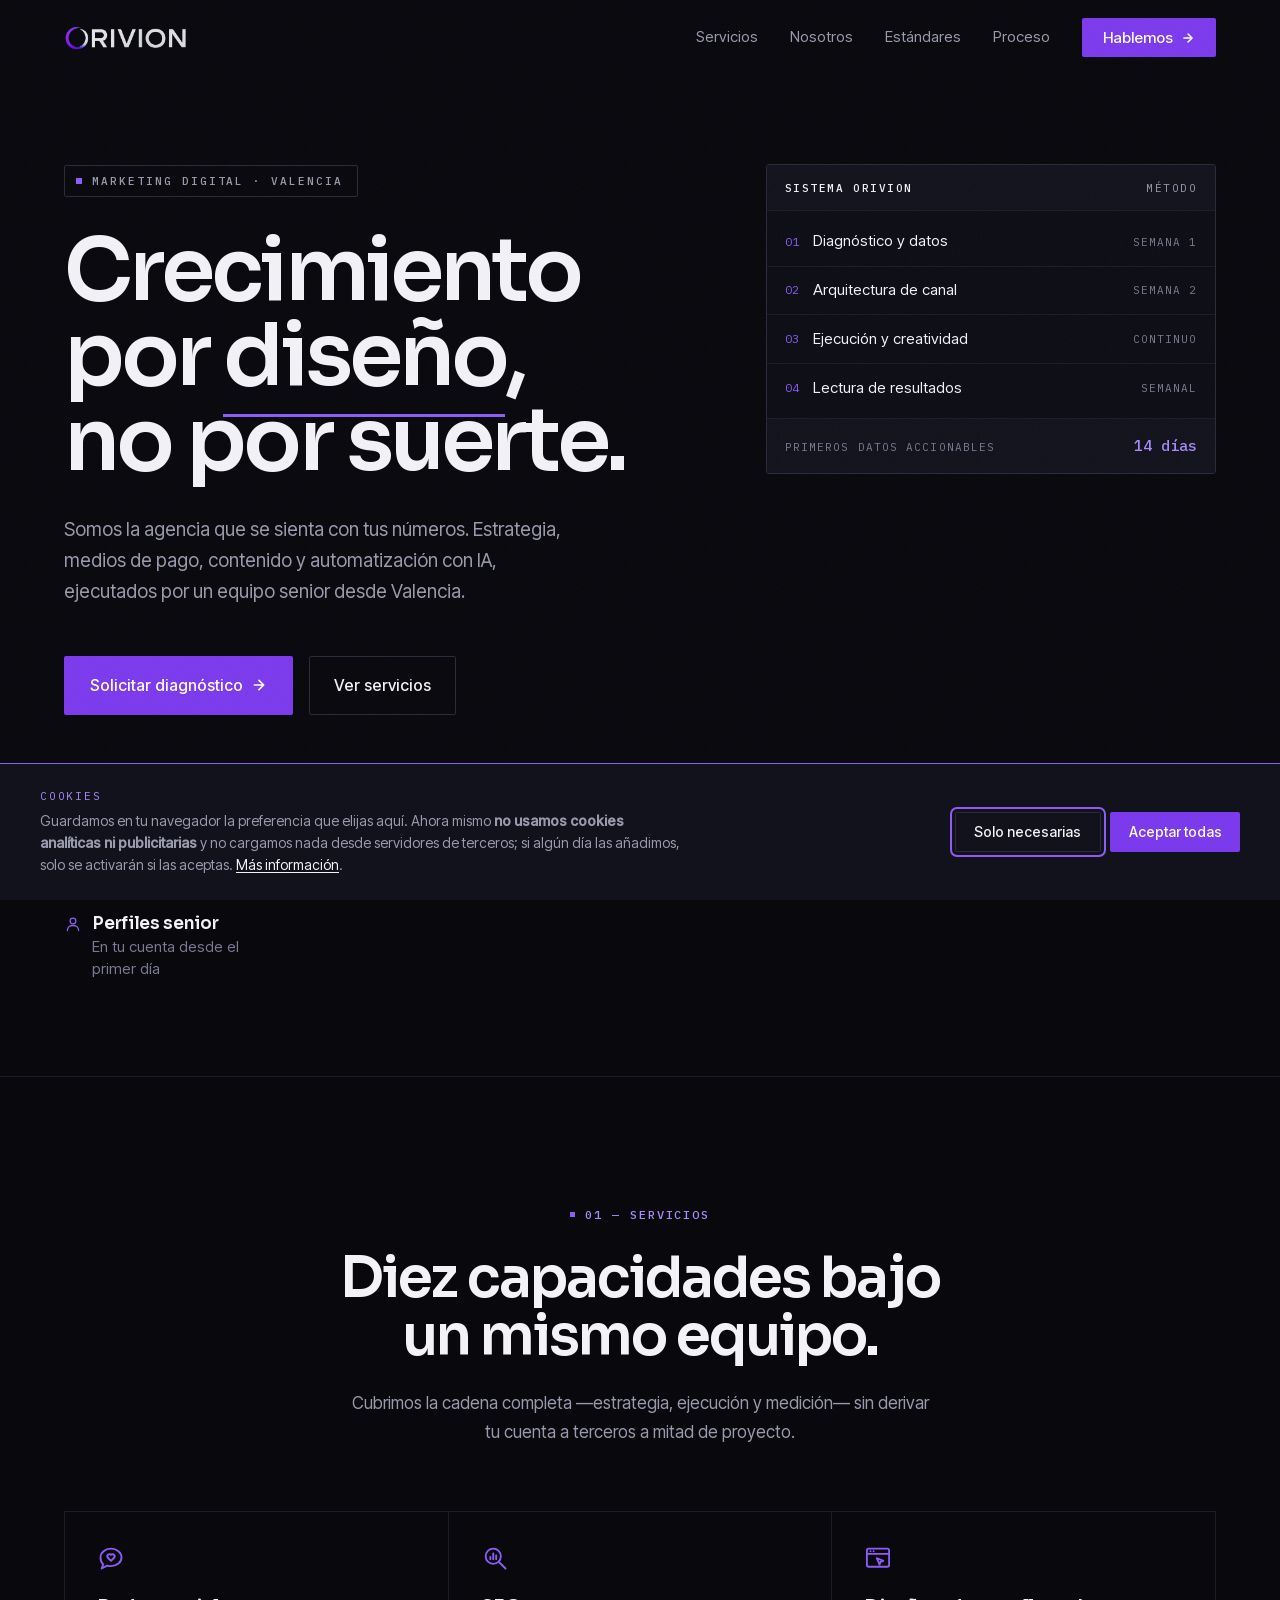
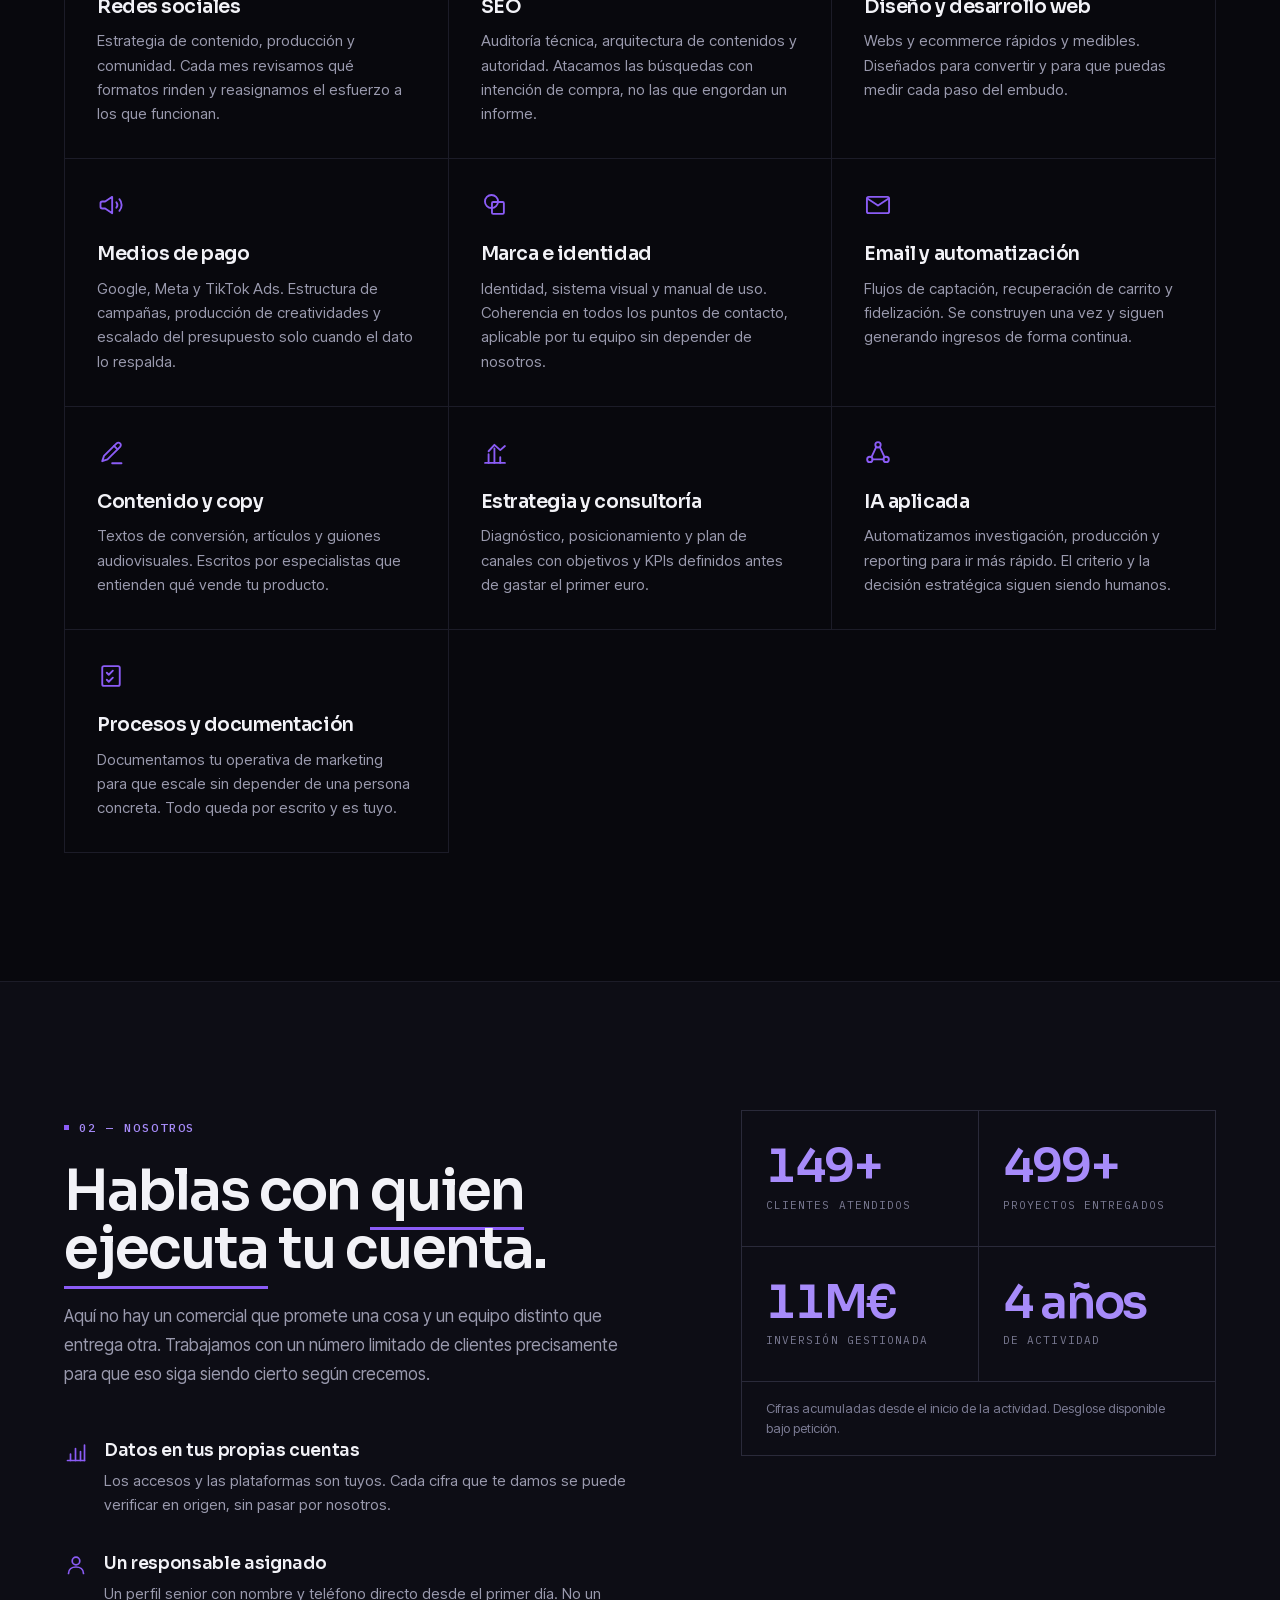
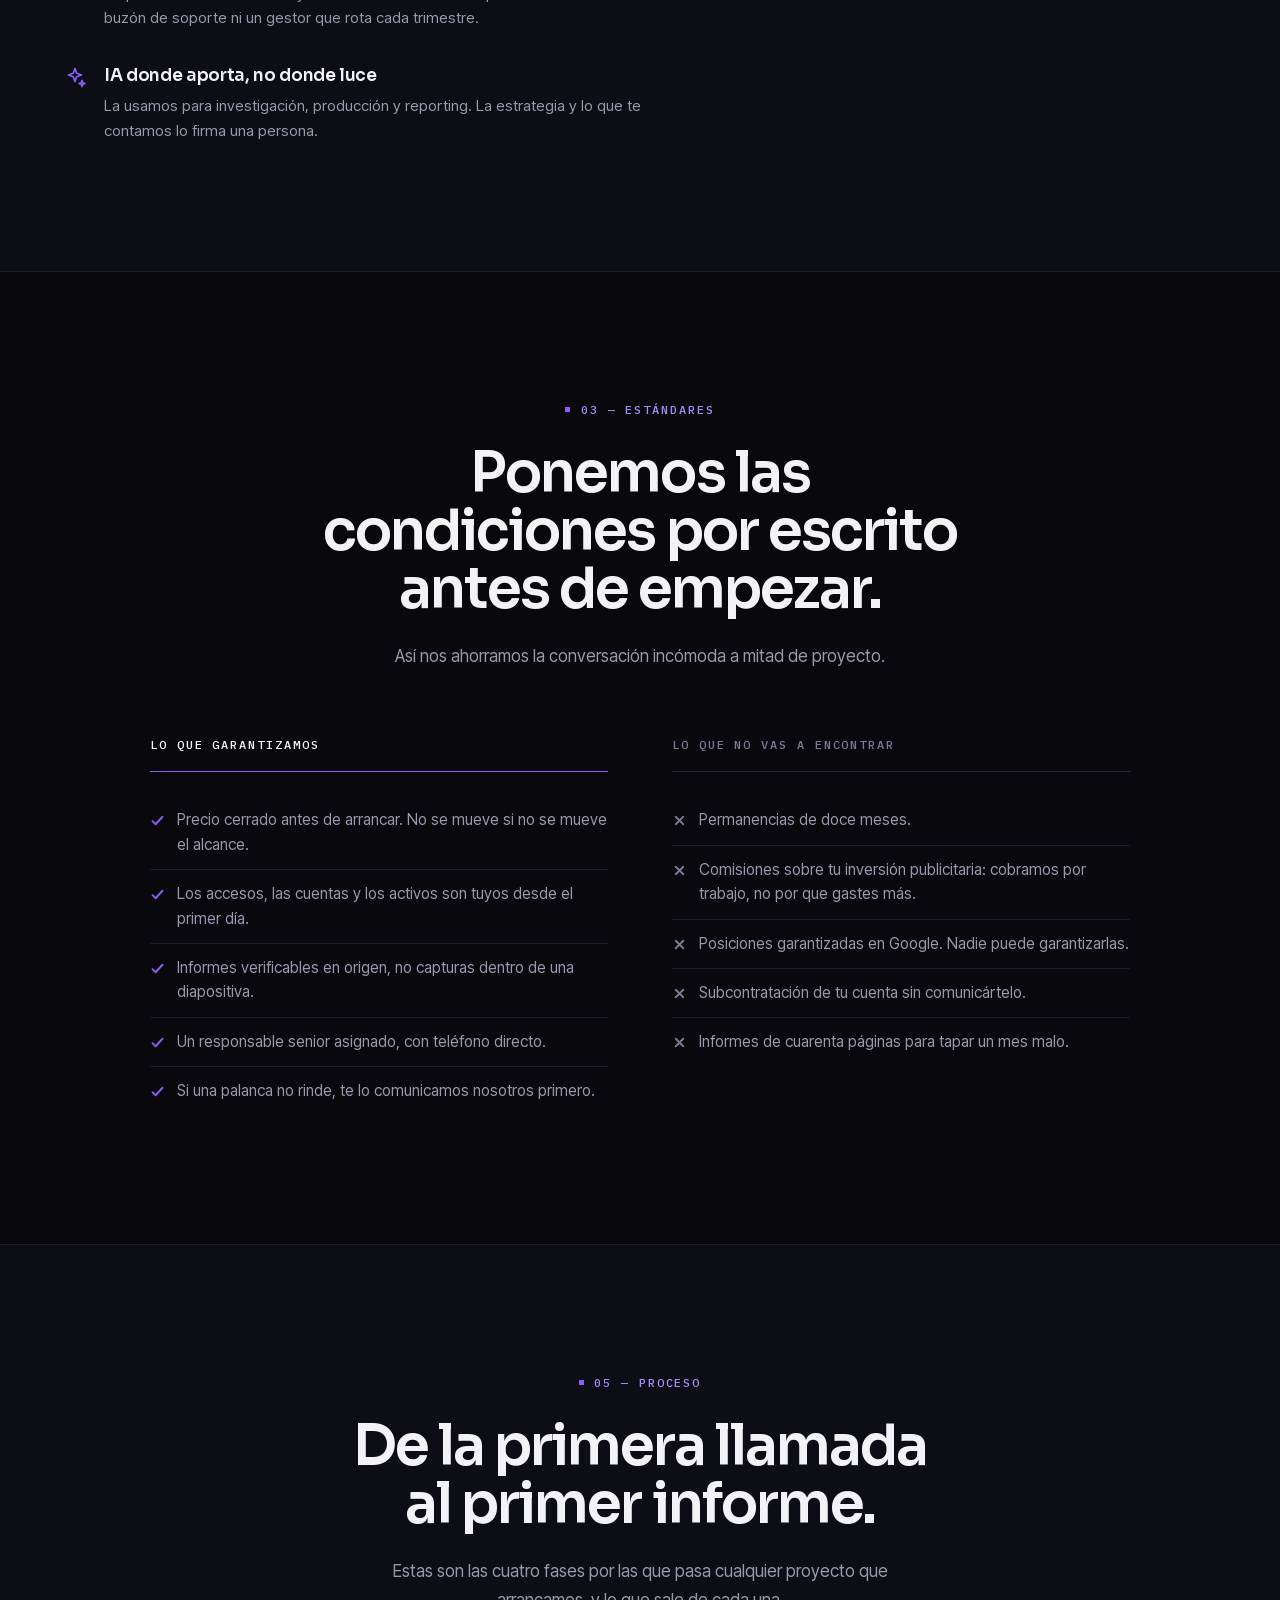
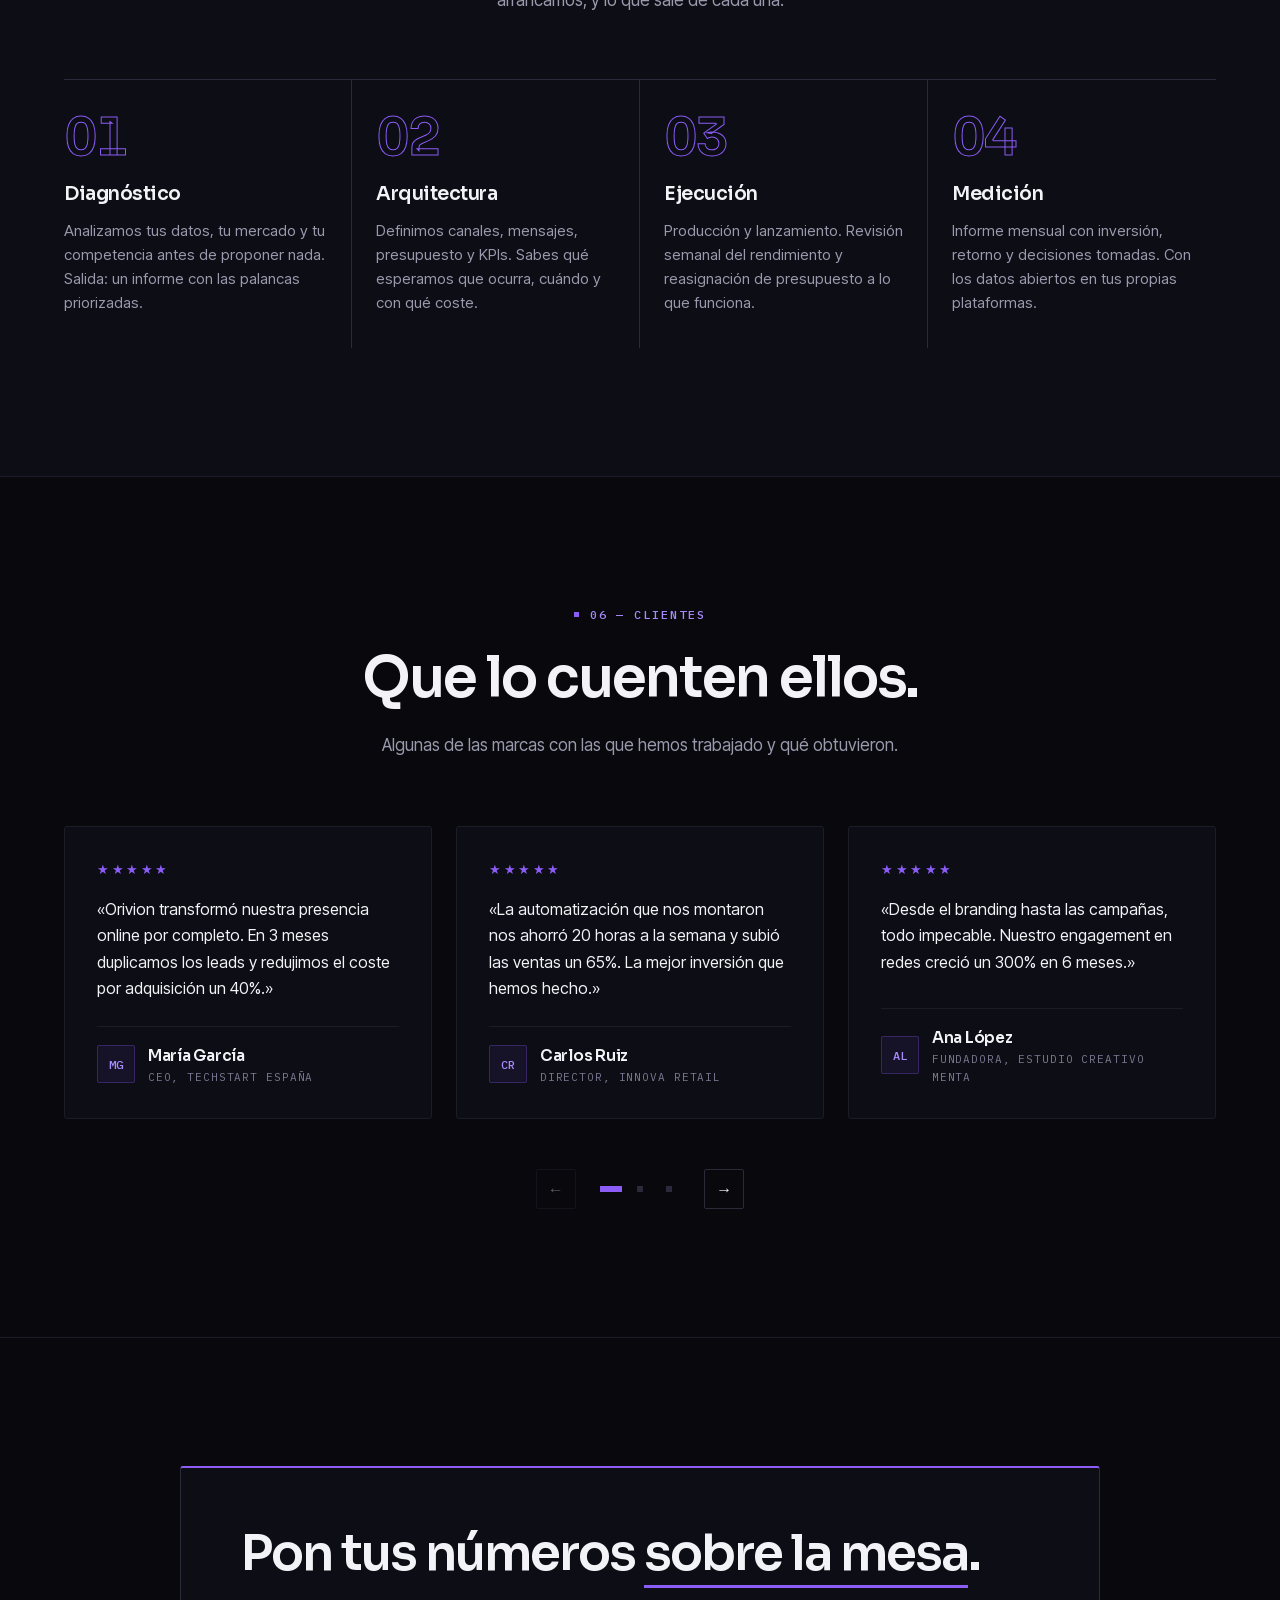
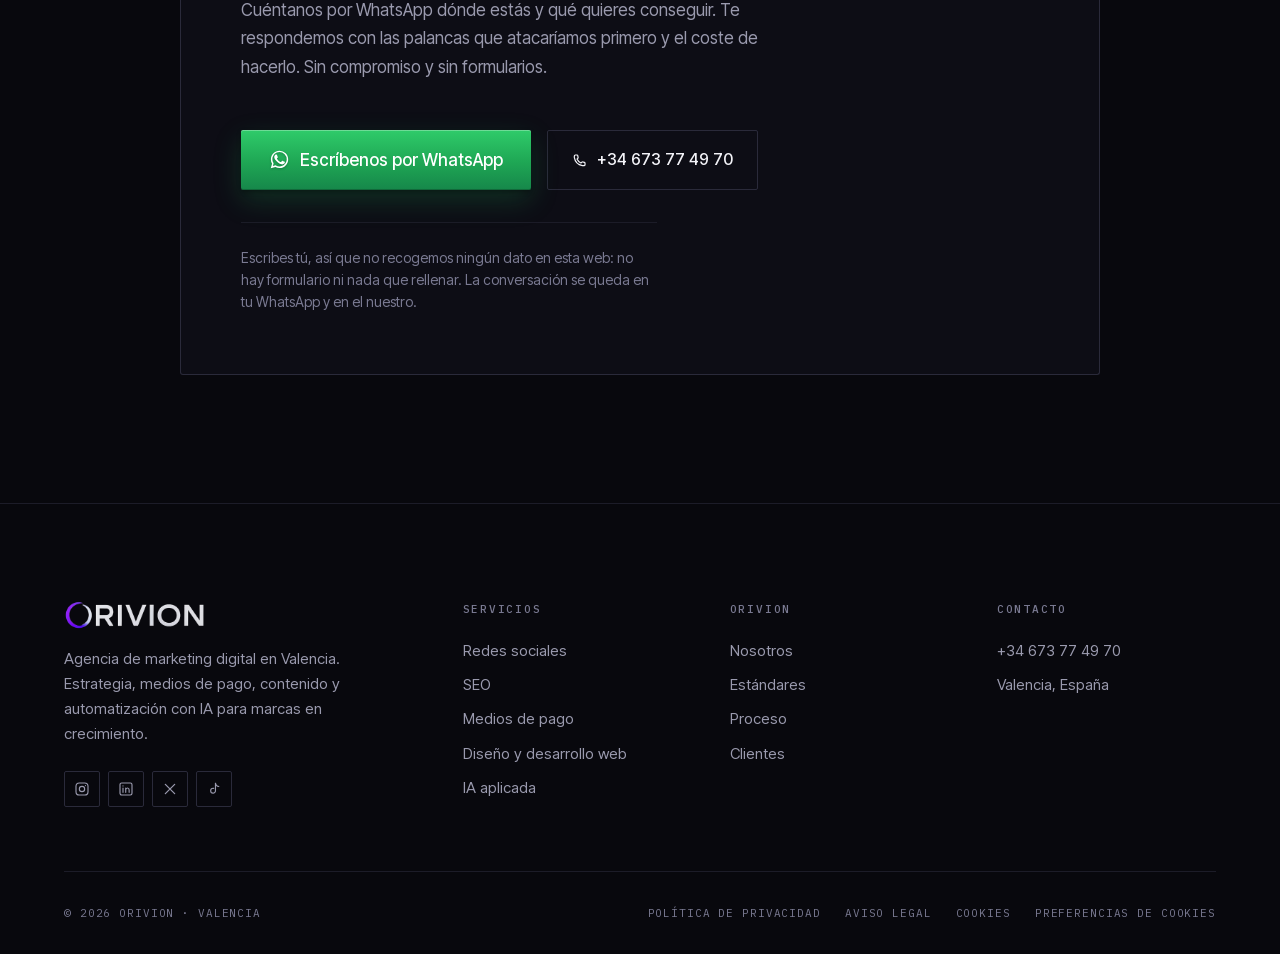
==== commit f02d6030: "feat: CTA de WhatsApp al 677746305, con volumen y destello - El enlace apunta ahora a wa.me/34677746" ====
--- a/index.html
+++ b/index.html
@@ -542,7 +542,7 @@
           <!-- wa.me abre el chat directo con el mensaje ya escrito, tanto en la
                app de móvil como en WhatsApp Web. -->
           <a class="btn-whatsapp"
-             href="https://wa.me/34673774970?text=Hola%2C%20os%20escribo%20desde%20la%20web%20de%20Orivion.%20Me%20gustar%C3%ADa%20que%20me%20contarais%20c%C3%B3mo%20trabaj%C3%A1is."
+             href="https://wa.me/34677746305?text=Hola%2C%20os%20escribo%20desde%20la%20web%20de%20Orivion.%20Me%20gustar%C3%ADa%20que%20me%20contarais%20c%C3%B3mo%20trabaj%C3%A1is."
              target="_blank" rel="noopener"
              id="cta-whatsapp">
             <svg viewBox="0 0 24 24" fill="currentColor" aria-hidden="true"><path d="M17.5 14.4c-.3-.15-1.77-.87-2.04-.97-.27-.1-.47-.15-.67.15-.2.3-.77.97-.94 1.17-.17.2-.35.22-.65.07-.3-.15-1.26-.46-2.4-1.48-.89-.79-1.49-1.77-1.66-2.07-.17-.3-.02-.46.13-.61.14-.14.3-.35.45-.53.15-.18.2-.3.3-.5.1-.2.05-.38-.02-.53-.08-.15-.67-1.62-.92-2.22-.24-.58-.49-.5-.67-.51h-.57c-.2 0-.52.07-.8.38-.27.3-1.04 1.02-1.04 2.49s1.07 2.88 1.22 3.08c.15.2 2.1 3.2 5.08 4.49.71.3 1.26.49 1.7.63.71.22 1.36.19 1.87.12.57-.09 1.77-.72 2.02-1.42.25-.7.25-1.3.17-1.42-.07-.13-.27-.2-.57-.35Z"/><path d="M12.04 2C6.6 2 2.17 6.43 2.17 11.87c0 1.74.46 3.44 1.32 4.94L2 22l5.34-1.4a9.83 9.83 0 0 0 4.7 1.2h.01c5.44 0 9.87-4.43 9.87-9.87 0-2.64-1.03-5.12-2.9-6.99A9.8 9.8 0 0 0 12.05 2Zm0 17.94h-.01a8.2 8.2 0 0 1-4.17-1.14l-.3-.18-3.1.81.83-3.02-.2-.31a8.16 8.16 0 0 1-1.25-4.36c0-4.52 3.68-8.2 8.2-8.2a8.15 8.15 0 0 1 8.2 8.21c0 4.52-3.68 8.2-8.2 8.2Z"/></svg>
--- a/styles.css
+++ b/styles.css
@@ -3,7 +3,9 @@
    Negro azulado del logo + violeta de marca.
 
    Reglas de la casa, para que no vuelva a oler a plantilla:
-   1. El degradado vive SOLO en el logo. En ningún otro sitio.
+   1. Nada de degradados decorativos de relleno: el único de dos colores
+      vive en el logo. Sombrear un botón de claro a oscuro es volumen,
+      no decoración, y sí está permitido.
    2. Cero glassmorphism, cero orbes, cero glow, cero blur decorativo.
    3. El violeta es una señal (1px, un punto, un relleno), no un lavado.
    4. Esquinas casi rectas y filetes de 1px que separan contenido real,
@@ -1056,28 +1058,79 @@
   margin-bottom: var(--space-xl);
 }
 
-/* Verde de WhatsApp, la unica excepcion al violeta en toda la web: en un
-   boton de mensajeria el color de la app es lo que lo hace reconocible. */
+/* Verde de WhatsApp, la única excepción al violeta en toda la web: en un
+   botón de mensajería el color de la app es lo que lo hace reconocible.
+
+   El degradado vertical de aquí NO rompe la regla 1 del sistema: es
+   sombreado, más claro arriba y más oscuro abajo, que es como se ha
+   iluminado siempre un botón físico. Lo prohibido es el degradado
+   decorativo de dos colores distintos usado como relleno de fondo. */
 .btn-whatsapp {
+  position: relative;
+  overflow: hidden;
   display: inline-flex;
   align-items: center;
-  gap: 0.6rem;
-  padding: 0.95rem 1.6rem;
-  background: #1FA855;
+  gap: 0.65rem;
+  padding: 1rem 1.75rem;
   color: #fff;
   font-family: var(--font-body);
-  font-size: 1rem;
+  font-size: 1.0625rem;
   font-weight: 500;
   border-radius: var(--radius-sm);
-  transition: background var(--transition-fast);
-}
-
-.btn-whatsapp:hover { background: #17843F; }
+  background: linear-gradient(180deg, #2FCB6A 0%, #1FA855 52%, #16874A 100%);
+  box-shadow:
+    inset 0 1px 0 rgba(255, 255, 255, 0.30),   /* filo de luz superior */
+    inset 0 -1px 0 rgba(0, 0, 0, 0.22),        /* filo de sombra inferior */
+    0 2px 4px rgba(0, 0, 0, 0.35),
+    0 10px 28px rgba(31, 168, 85, 0.24);       /* halo verde contenido */
+  transition: transform var(--transition-fast),
+              box-shadow var(--transition-fast),
+              filter var(--transition-fast);
+}
+
+.btn-whatsapp:hover {
+  transform: translateY(-2px);
+  filter: saturate(1.08) brightness(1.06);
+  box-shadow:
+    inset 0 1px 0 rgba(255, 255, 255, 0.38),
+    inset 0 -1px 0 rgba(0, 0, 0, 0.22),
+    0 4px 8px rgba(0, 0, 0, 0.35),
+    0 16px 40px rgba(31, 168, 85, 0.40);
+}
+
+.btn-whatsapp:active { transform: translateY(0); }
 
 .btn-whatsapp svg {
-  width: 20px;
-  height: 20px;
+  width: 21px;
+  height: 21px;
   flex-shrink: 0;
+  filter: drop-shadow(0 1px 1px rgba(0, 0, 0, 0.25));
+}
+
+/* Destello que recorre el botón. Cruza en 1.4 s y descansa 4 s: lo justo
+   para que el ojo lo capte sin que llegue a molestar. Solo se anima
+   transform, nunca una propiedad que provoque recálculo de layout. */
+.btn-whatsapp::after {
+  content: '';
+  position: absolute;
+  top: -60%;
+  bottom: -60%;
+  left: 0;
+  width: 45%;
+  pointer-events: none;
+  background: linear-gradient(90deg,
+    transparent 0%,
+    rgba(255, 255, 255, 0.10) 35%,
+    rgba(255, 255, 255, 0.45) 50%,
+    rgba(255, 255, 255, 0.10) 65%,
+    transparent 100%);
+  transform: translateX(-260%) skewX(-18deg);
+  animation: destello-whatsapp 5.4s ease-in-out infinite;
+}
+
+@keyframes destello-whatsapp {
+  0%, 74%  { transform: translateX(-260%) skewX(-18deg); }
+  100%     { transform: translateX(460%)  skewX(-18deg); }
 }
 
 .cta-nota {
@@ -1520,6 +1573,8 @@
     opacity: 1;
     transform: none;
   }
+
+  .btn-whatsapp::after { display: none; }
 }
 
 /* --- Impresión --- */
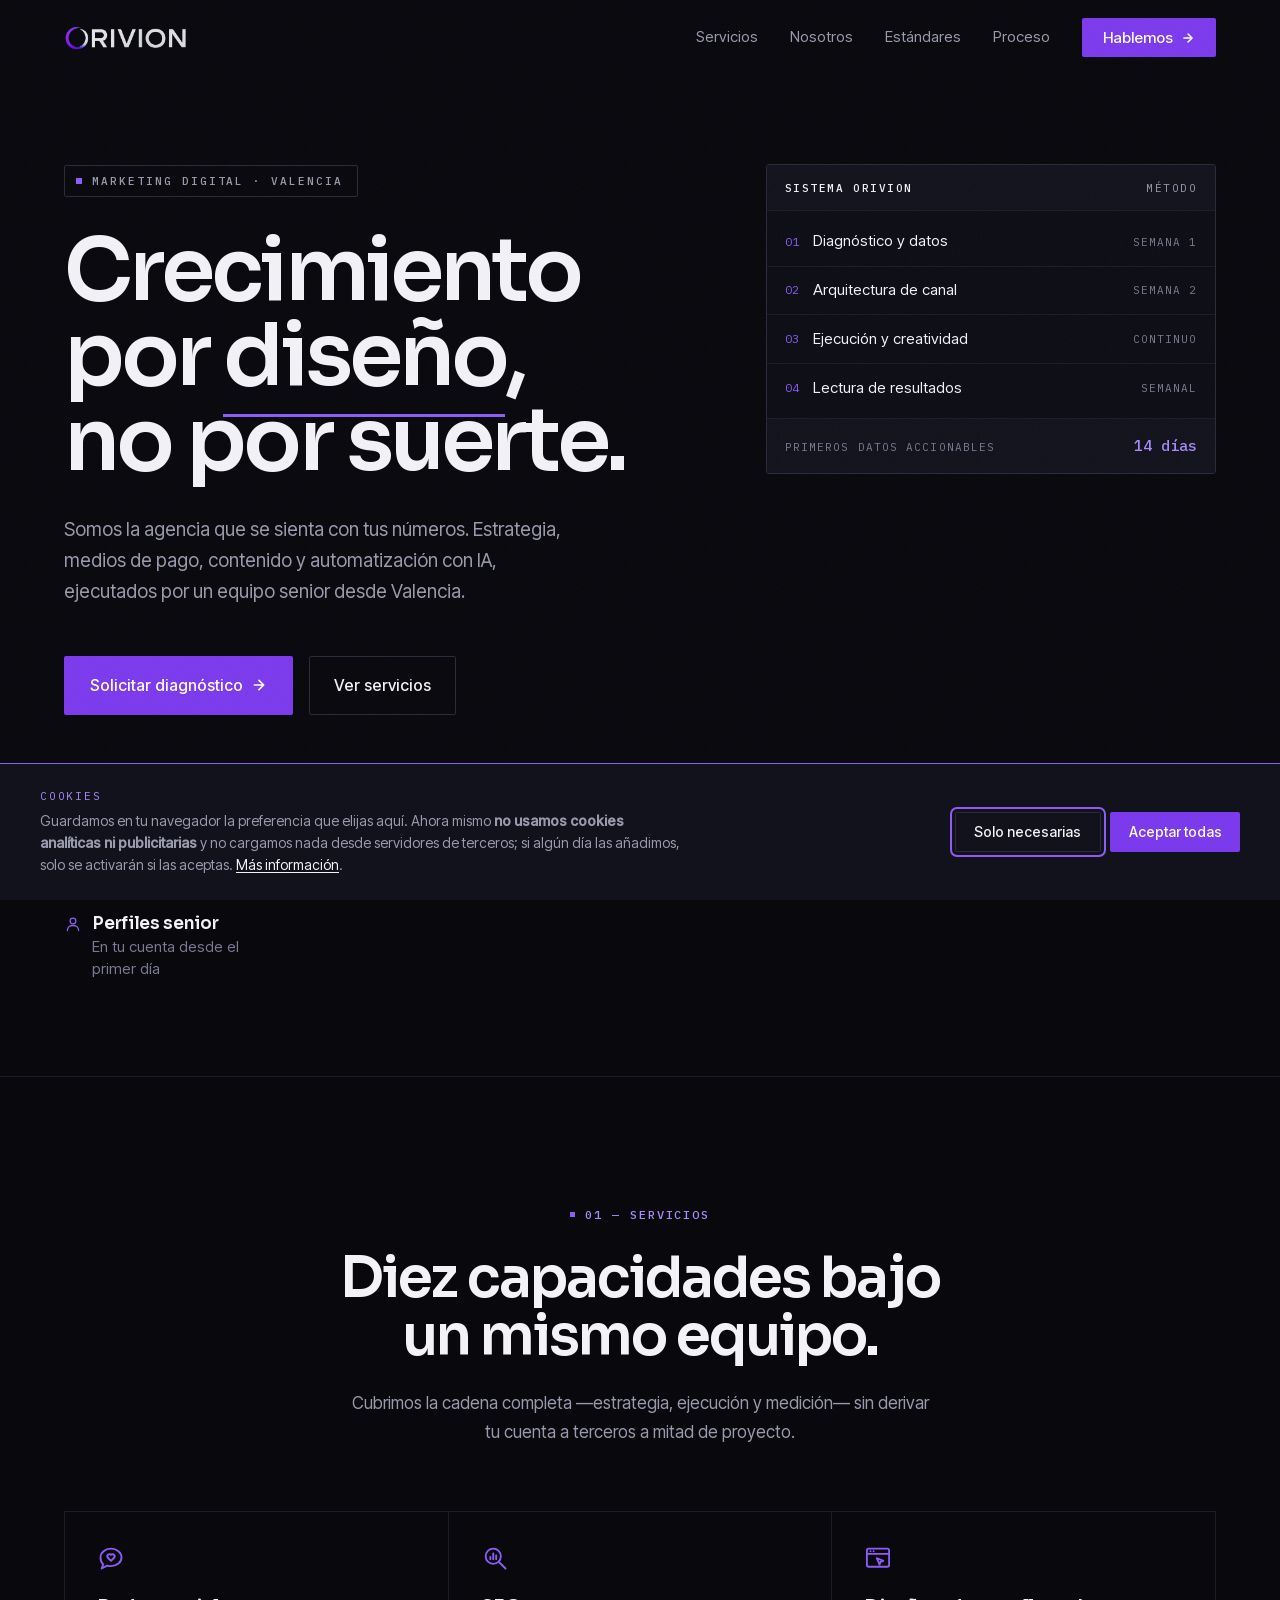
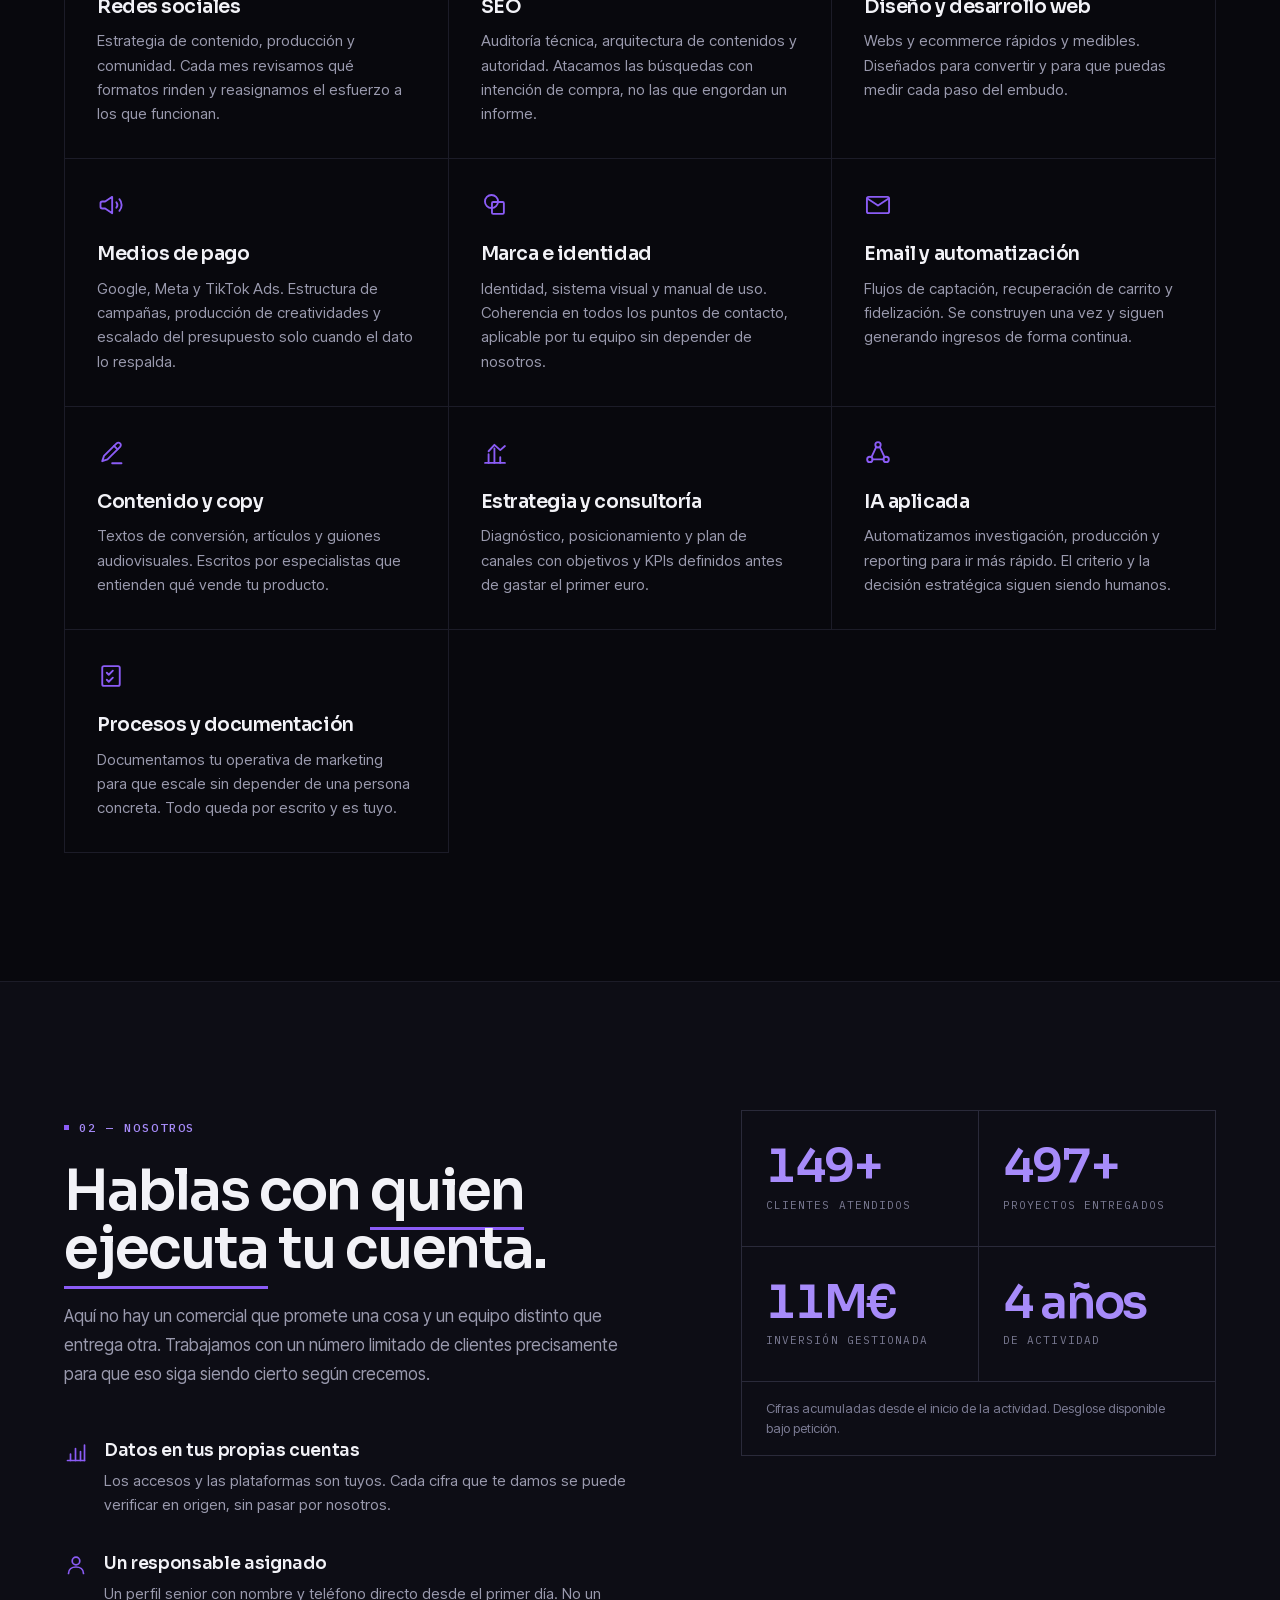
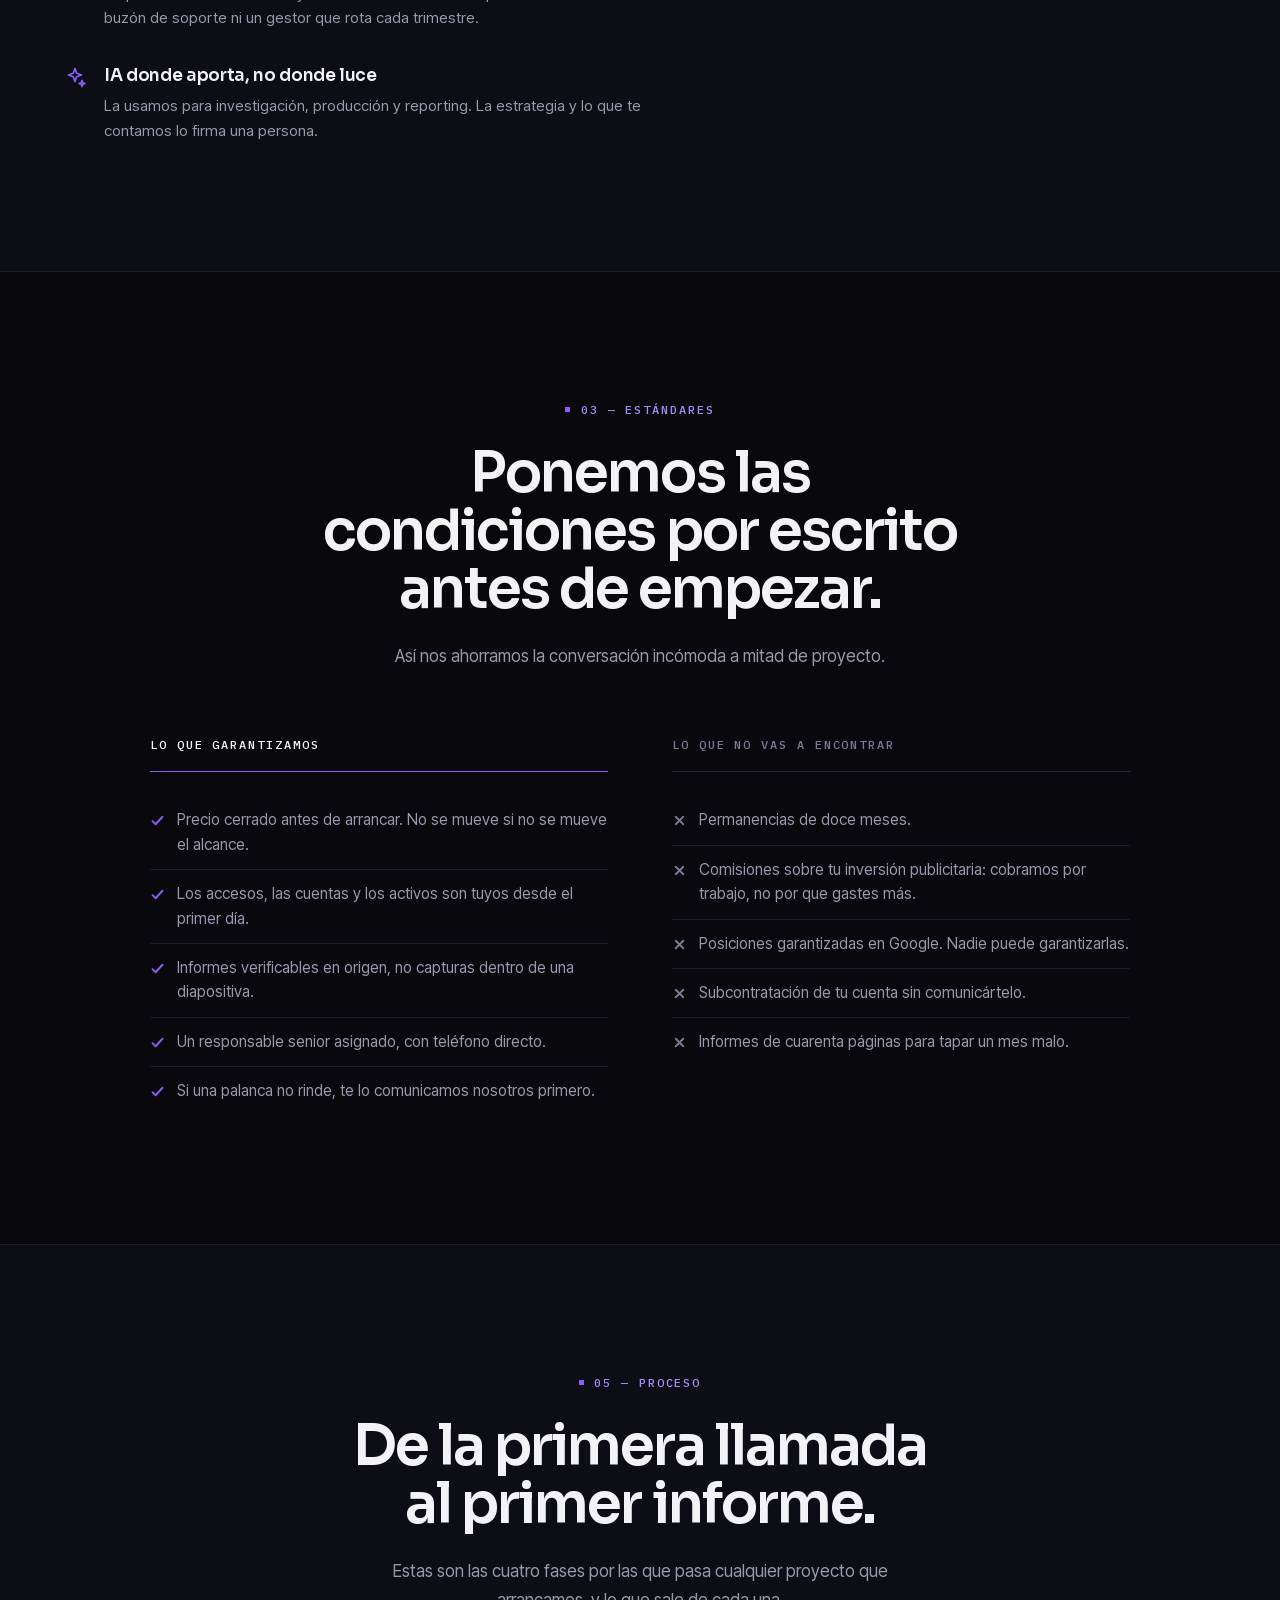
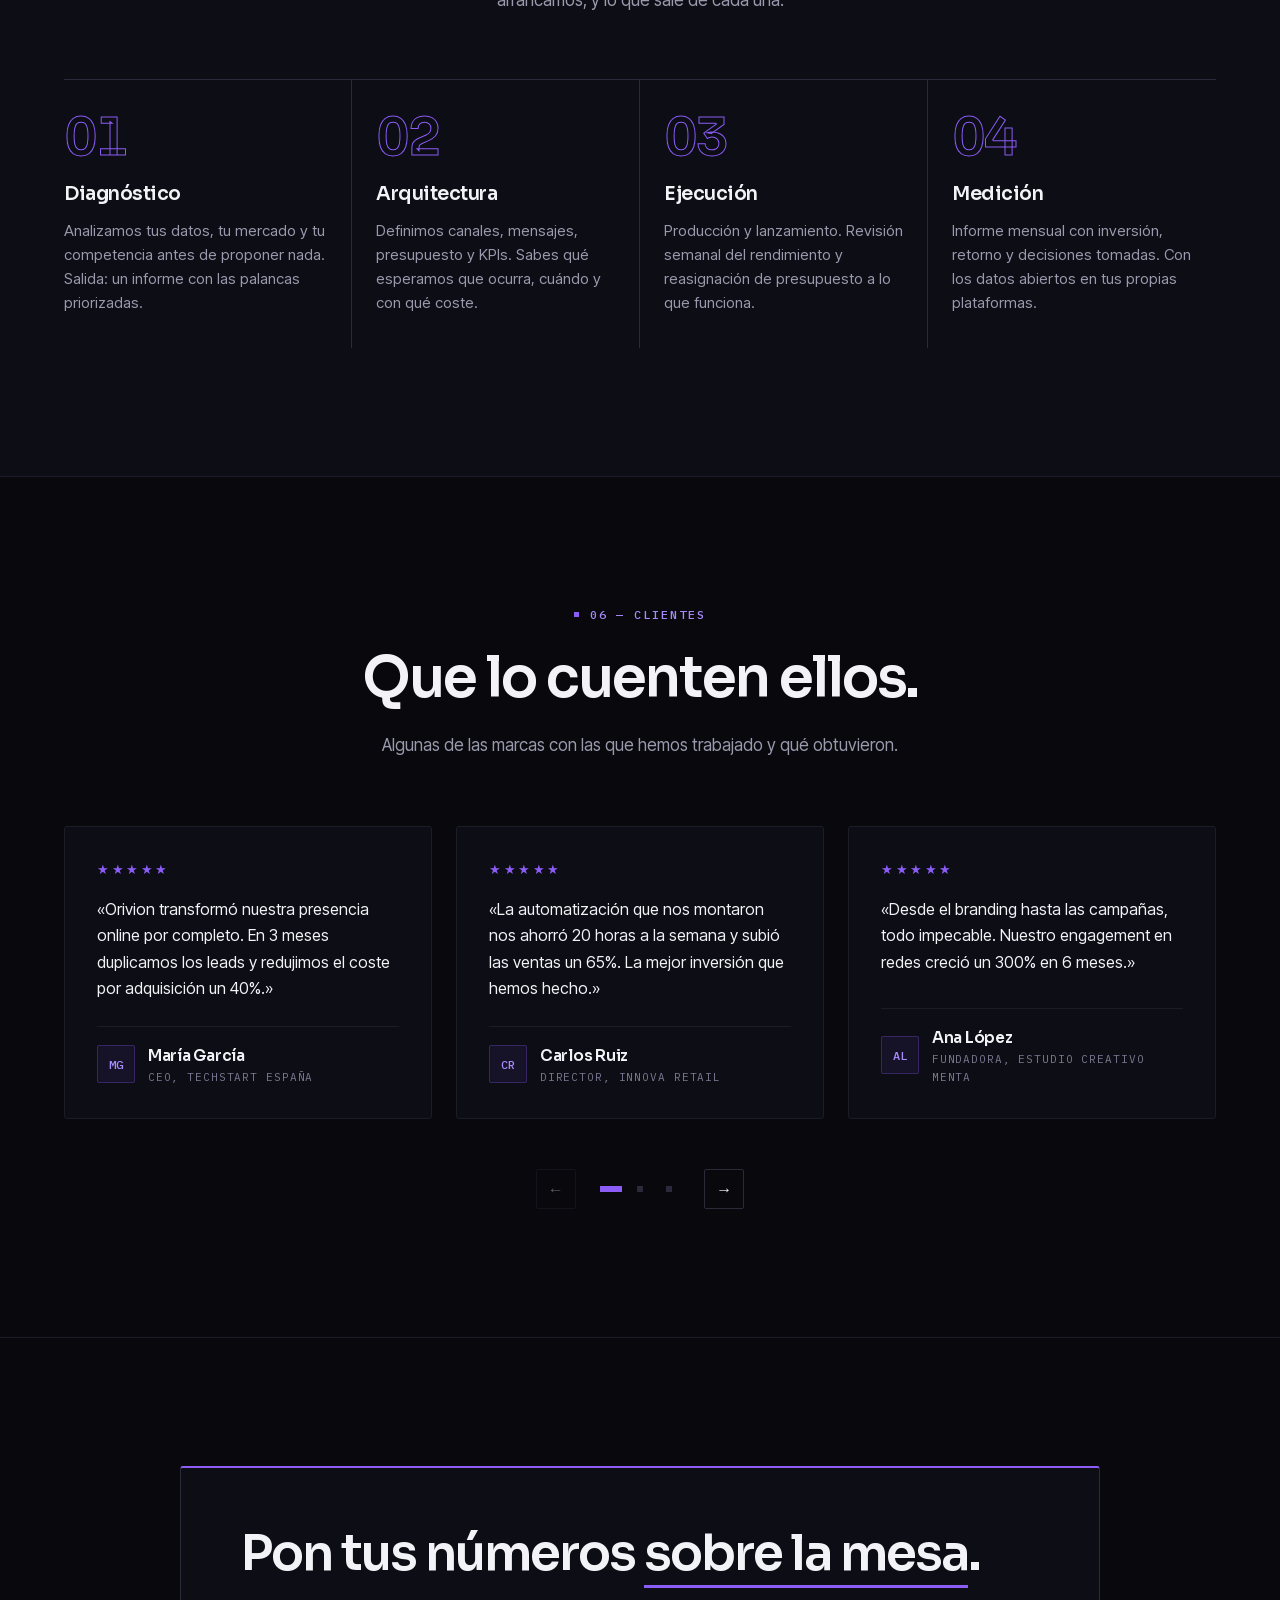
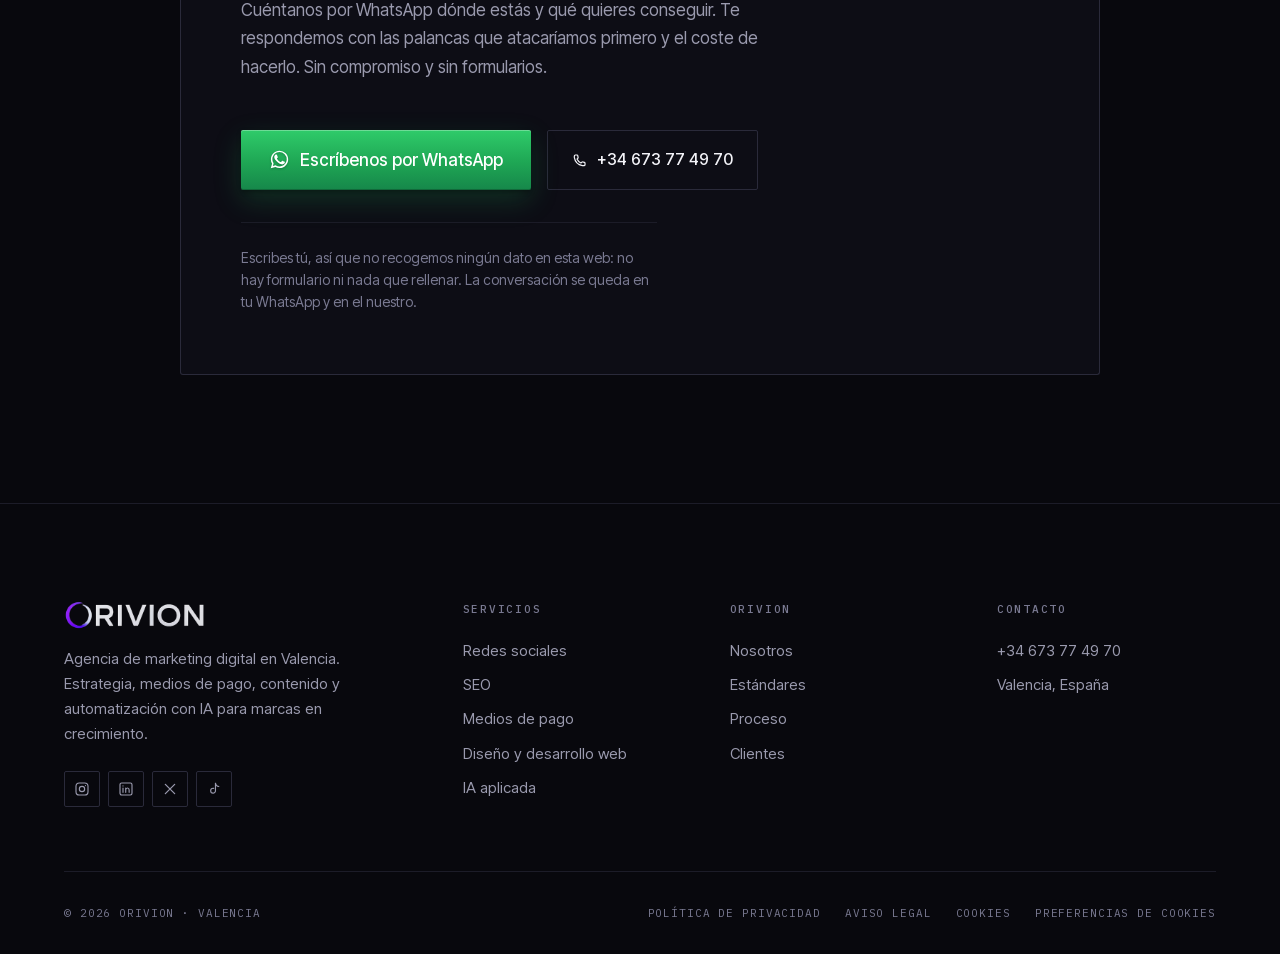
==== commit e37157eb: "seo: sitemap, robots.txt, canonical y dominio correcto La web no aparecia en buscadores. Era indexab" ====
--- a/index.html
+++ b/index.html
@@ -9,6 +9,10 @@
   <meta property="og:description" content="Estrategia, medios de pago, contenido y automatización con IA. Equipo senior desde Valencia.">
   <meta property="og:type" content="website">
   <meta property="og:locale" content="es_ES">
+  <!-- La misma web se sirve tambien en orivionweb.vercel.app: el canonical
+       le dice a Google cual es la buena. -->
+  <link rel="canonical" href="https://www.orivion.es/">
+  <meta property="og:url" content="https://www.orivion.es/">
   <meta name="theme-color" content="#08080D">
 
   <link rel="icon" type="image/png" href="img/favicon.png">
